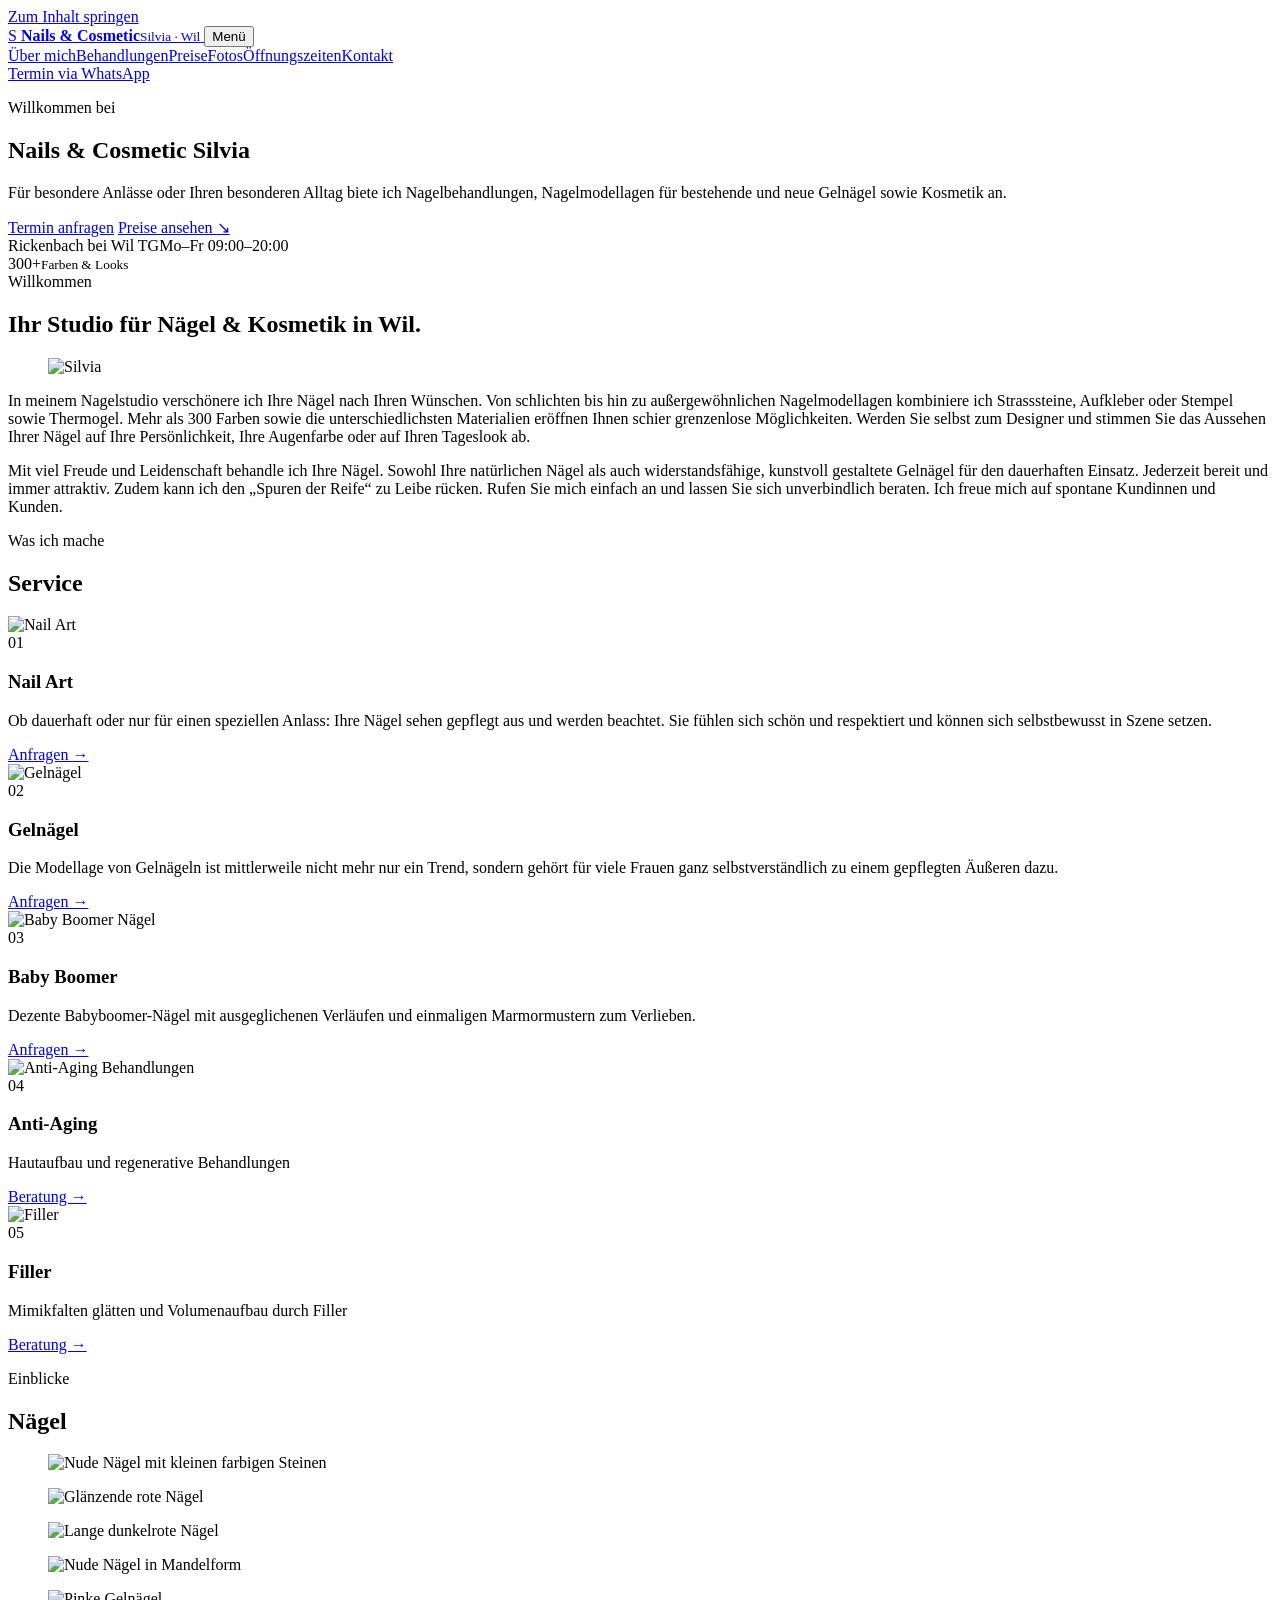
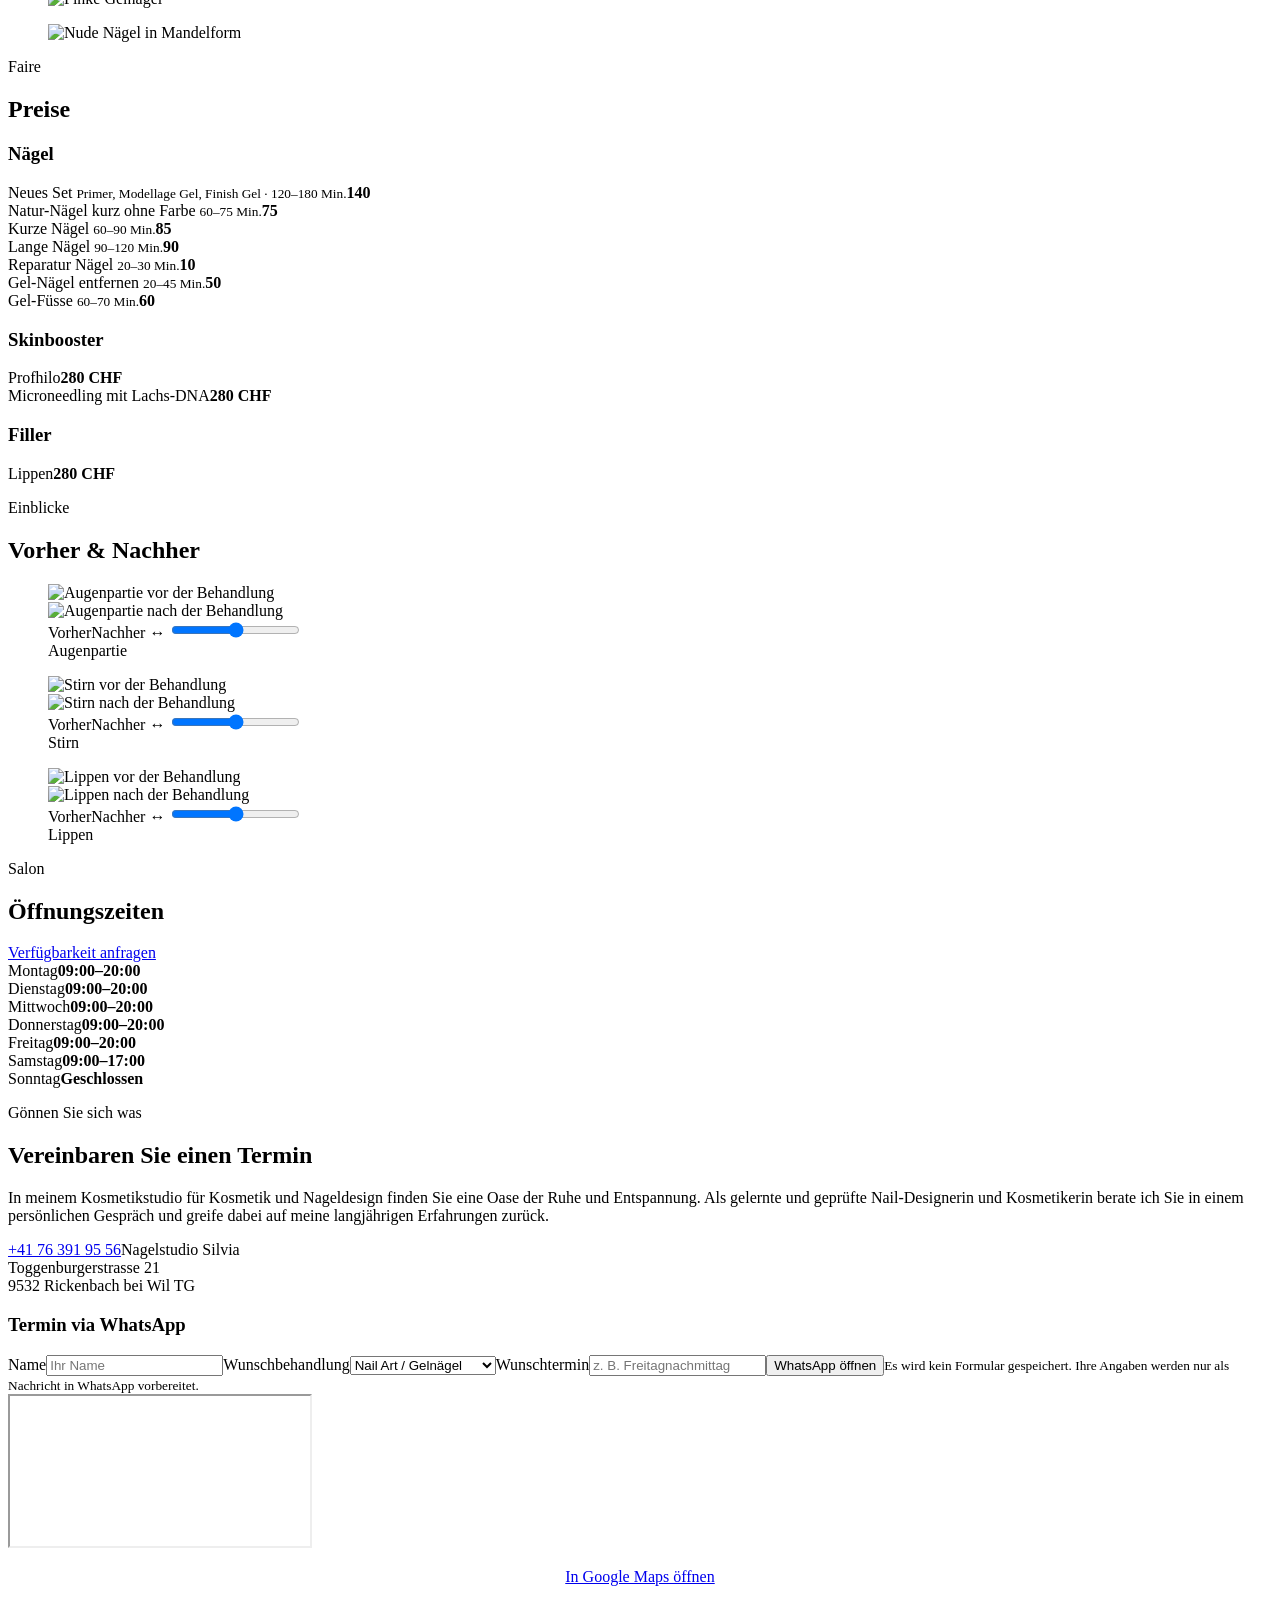
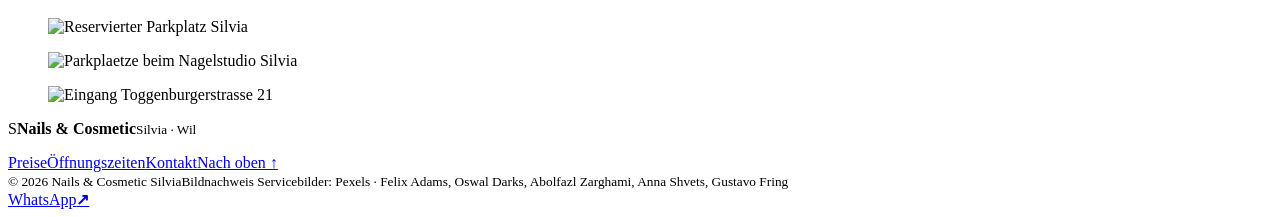
==== index.html @ eb915a06 "Add Silvia website" ====
<!doctype html>
<html lang="de">
<head>
  <meta charset="utf-8" />
  <meta name="viewport" content="width=device-width, initial-scale=1" />
  <meta name="description" content="Nails & Cosmetic Silvia in Rickenbach bei Wil – Nageldesign, Gelnägel, Baby Boomer, Anti-Aging und Filler. Termine per WhatsApp." />
  <title>Nails & Cosmetic Silvia | Nagelstudio in Wil</title>
  <link rel="preconnect" href="https://fonts.googleapis.com">
  <link rel="preconnect" href="https://fonts.gstatic.com" crossorigin>
  <link href="https://fonts.googleapis.com/css2?family=DM+Sans:wght@300;400;500;600&family=Italiana&display=swap" rel="stylesheet">
  <link rel="stylesheet" href="styles.css" />
</head>
<body>
  <a class="skip-link" href="#content">Zum Inhalt springen</a>
  <header class="site-header" id="top">
    <a class="brand" href="#top" aria-label="Nails & Cosmetic Silvia – Startseite">
      <span class="brand-mark">S</span>
      <span><strong>Nails & Cosmetic</strong><small>Silvia · Wil</small></span>
    </a>
    <button class="menu-toggle" aria-expanded="false" aria-controls="main-nav">Menü</button>
    <nav id="main-nav" class="main-nav" aria-label="Hauptnavigation">
      <a href="#about">Über mich</a><a href="#services">Behandlungen</a><a href="#prices">Preise</a><a href="#gallery">Fotos</a><a href="#hours">Öffnungszeiten</a><a href="#contact">Kontakt</a>
    </nav>
    <a class="header-cta" href="https://wa.me/41763919556?text=Hallo%20Silvia%2C%20ich%20m%C3%B6chte%20gerne%20einen%20Termin%20vereinbaren." target="_blank" rel="noopener">Termin via WhatsApp</a>
  </header>

  <main id="content">
    <section class="hero">
      <div class="hero-copy reveal">
        <p class="eyebrow">Willkommen bei</p>
        <h1>Nails &amp; Cosmetic Silvia</h1>
        <p class="hero-lead">Für besondere Anlässe oder Ihren besonderen Alltag biete ich Nagelbehandlungen, Nagelmodellagen für bestehende und neue Gelnägel sowie Kosmetik an.</p>
        <div class="hero-actions">
          <a class="btn btn-dark" href="https://wa.me/41763919556?text=Hallo%20Silvia%2C%20ich%20m%C3%B6chte%20gerne%20einen%20Termin%20vereinbaren." target="_blank" rel="noopener">Termin anfragen</a>
          <a class="text-link" href="#prices">Preise ansehen <span>↘</span></a>
        </div>
        <div class="hero-meta"><span>Rickenbach bei Wil TG</span><span>Mo–Fr 09:00–20:00</span></div>
      </div>
      <div class="hero-visual reveal">
        <div class="arch-image" role="img" aria-label="Rote Gelnägel und Lippen"></div>
        <div class="floating-note"><span>300+</span><small>Farben & Looks</small></div>
      </div>
    </section>

    <section class="intro section" id="about">
      <div class="section-kicker">Willkommen</div>
      <div class="intro-grid">
        <h2>Ihr Studio für Nägel & Kosmetik in Wil.</h2>
        <figure class="silvia-portrait"><img src="assets/silvia-portrait.webp" alt="Silvia" loading="lazy"></figure>
        <div class="intro-copy">
          <p>In meinem Nagelstudio verschönere ich Ihre Nägel nach Ihren Wünschen. Von schlichten bis hin zu außergewöhnlichen Nagelmodellagen kombiniere ich Strasssteine, Aufkleber oder Stempel sowie Thermogel. Mehr als 300 Farben sowie die unterschiedlichsten Materialien eröffnen Ihnen schier grenzenlose Möglichkeiten. Werden Sie selbst zum Designer und stimmen Sie das Aussehen Ihrer Nägel auf Ihre Persönlichkeit, Ihre Augenfarbe oder auf Ihren Tageslook ab.</p>
          <p>Mit viel Freude und Leidenschaft behandle ich Ihre Nägel. Sowohl Ihre natürlichen Nägel als auch widerstandsfähige, kunstvoll gestaltete Gelnägel für den dauerhaften Einsatz. Jederzeit bereit und immer attraktiv. Zudem kann ich den „Spuren der Reife“ zu Leibe rücken. Rufen Sie mich einfach an und lassen Sie sich unverbindlich beraten. Ich freue mich auf spontane Kundinnen und Kunden.</p>
        </div>
      </div>
    </section>

    <section class="services section muted" id="services">
      <div class="section-heading"><div><p class="eyebrow">Was ich mache</p><h2>Service</h2></div><p></p></div>
      <div class="service-grid">
        <article class="service-card">
          <div class="service-visual"><img src="https://images.pexels.com/photos/5484948/pexels-photo-5484948.png?auto=compress&cs=tinysrgb&w=900" alt="Nail Art"></div>
          <span class="index">01</span><h3>Nail Art</h3><p>Ob dauerhaft oder nur für einen speziellen Anlass: Ihre Nägel sehen gepflegt aus und werden beachtet. Sie fühlen sich schön und respektiert und können sich selbstbewusst in Szene setzen.</p><a href="https://wa.me/41763919556?text=Hallo%20Silvia%2C%20ich%20interessiere%20mich%20f%C3%BCr%20Nail%20Art." target="_blank" rel="noopener">Anfragen →</a>
        </article>
        <article class="service-card">
          <div class="service-visual"><img src="https://images.pexels.com/photos/16363470/pexels-photo-16363470.jpeg?auto=compress&cs=tinysrgb&w=900" alt="Gelnägel"></div>
          <span class="index">02</span><h3>Gelnägel</h3><p>Die Modellage von Gelnägeln ist mittlerweile nicht mehr nur ein Trend, sondern gehört für viele Frauen ganz selbstverständlich zu einem gepflegten Äußeren dazu.</p><a href="https://wa.me/41763919556?text=Hallo%20Silvia%2C%20ich%20interessiere%20mich%20f%C3%BCr%20Geln%C3%A4gel." target="_blank" rel="noopener">Anfragen →</a>
        </article>
        <article class="service-card">
          <div class="service-visual"><img src="https://images.pexels.com/photos/17471377/pexels-photo-17471377.jpeg?auto=compress&cs=tinysrgb&w=900" alt="Baby Boomer Nägel"></div>
          <span class="index">03</span><h3>Baby Boomer</h3><p>Dezente Babyboomer-Nägel mit ausgeglichenen Verläufen und einmaligen Marmormustern zum Verlieben.</p><a href="https://wa.me/41763919556?text=Hallo%20Silvia%2C%20ich%20interessiere%20mich%20f%C3%BCr%20Baby-Boomer-N%C3%A4gel." target="_blank" rel="noopener">Anfragen →</a>
        </article>
        <article class="service-card">
          <div class="service-visual"><img src="https://images.pexels.com/photos/5069609/pexels-photo-5069609.jpeg?auto=compress&cs=tinysrgb&w=900" alt="Anti-Aging Behandlungen"></div>
          <span class="index">04</span><h3>Anti-Aging</h3><p>Hautaufbau und regenerative Behandlungen</p><a href="https://wa.me/41763919556?text=Hallo%20Silvia%2C%20ich%20interessiere%20mich%20f%C3%BCr%20Anti-Aging-Behandlungen." target="_blank" rel="noopener">Beratung →</a>
        </article>
        <article class="service-card">
          <div class="service-visual"><img src="https://images.pexels.com/photos/7446679/pexels-photo-7446679.jpeg?auto=compress&cs=tinysrgb&w=900" alt="Filler"></div>
          <span class="index">05</span><h3>Filler</h3><p>Mimikfalten glätten und Volumenaufbau durch Filler</p><a href="https://wa.me/41763919556?text=Hallo%20Silvia%2C%20ich%20interessiere%20mich%20f%C3%BCr%20Filler." target="_blank" rel="noopener">Beratung →</a>
        </article>
      </div>
    </section>

    <section class="nail-gallery section" id="gallery" aria-label="Nagel Galerie">
      <div class="section-heading"><div><p class="eyebrow">Einblicke</p><h2>Nägel</h2></div></div>
      <div class="nail-gallery-grid">
        <figure class="nail-shot nail-shot-tall"><img src="assets/gallery-01.webp" alt="Nude Nägel mit kleinen farbigen Steinen" loading="lazy"></figure>
        <figure class="nail-shot"><img src="assets/gallery-02.webp" alt="Glänzende rote Nägel" loading="lazy"></figure>
        <figure class="nail-shot nail-shot-tall"><img src="assets/gallery-03.webp" alt="Lange dunkelrote Nägel" loading="lazy"></figure>
        <figure class="nail-shot"><img src="assets/gallery-04.webp" alt="Nude Nägel in Mandelform" loading="lazy"></figure>
        <figure class="nail-shot nail-shot-tall"><img src="assets/gallery-05.webp" alt="Pinke Gelnägel" loading="lazy"></figure>
        <figure class="nail-shot"><img src="assets/gallery-06.webp" alt="Nude Nägel in Mandelform" loading="lazy"></figure>
      </div>
    </section>

    <section class="prices section" id="prices">
      <div class="section-heading"><div><p class="eyebrow">Faire</p><h2>Preise</h2></div><p></p></div>
      <div class="price-columns">
        <div class="price-card"><h3>Nägel</h3><div class="price-row"><span>Neues Set <small>Primer, Modellage Gel, Finish Gel · 120–180 Min.</small></span><strong>140</strong></div><div class="price-row"><span>Natur-Nägel kurz ohne Farbe <small>60–75 Min.</small></span><strong>75</strong></div><div class="price-row"><span>Kurze Nägel <small>60–90 Min.</small></span><strong>85</strong></div><div class="price-row"><span>Lange Nägel <small>90–120 Min.</small></span><strong>90</strong></div><div class="price-row"><span>Reparatur Nägel <small>20–30 Min.</small></span><strong>10</strong></div><div class="price-row"><span>Gel-Nägel entfernen <small>20–45 Min.</small></span><strong>50</strong></div><div class="price-row"><span>Gel-Füsse <small>60–70 Min.</small></span><strong>60</strong></div></div>
        <div class="price-card"><h3>Skinbooster</h3><div class="price-row"><span>Profhilo</span><strong>280 CHF</strong></div><div class="price-row"><span>Microneedling mit Lachs-DNA</span><strong>280 CHF</strong></div></div><div class="price-card"><h3>Filler</h3><div class="price-row"><span>Lippen</span><strong>280 CHF</strong></div></div>
      </div>
    </section>

    <section class="gallery section muted" id="before-after">
      <div class="section-heading"><div><p class="eyebrow">Einblicke</p><h2>Vorher & Nachher</h2></div></div>
      <div class="compare-grid">
        <figure class="compare-card">
          <div class="compare-slider" style="--position:50%">
            <img class="compare-image compare-before" src="https://www.nagelstudioinwil.ch/wp-content/uploads/2019/11/eyes_vor.jpg" alt="Augenpartie vor der Behandlung" loading="lazy">
            <div class="compare-after-wrap"><img class="compare-image compare-after" src="https://www.nagelstudioinwil.ch/wp-content/uploads/2019/11/eyes_nach.jpg" alt="Augenpartie nach der Behandlung" loading="lazy"></div>
            <span class="compare-label before-label">Vorher</span><span class="compare-label after-label">Nachher</span>
            <span class="compare-line" aria-hidden="true"></span><span class="compare-handle" aria-hidden="true">↔</span>
            <input class="compare-range" type="range" min="0" max="100" value="50" aria-label="Vorher-Nachher-Vergleich Augen">
          </div>
          <figcaption>Augenpartie</figcaption>
        </figure>
        <figure class="compare-card">
          <div class="compare-slider" style="--position:50%">
            <img class="compare-image compare-before" src="https://www.nagelstudioinwil.ch/wp-content/uploads/2019/11/stirn_vor.jpg" alt="Stirn vor der Behandlung" loading="lazy">
            <div class="compare-after-wrap"><img class="compare-image compare-after" src="https://www.nagelstudioinwil.ch/wp-content/uploads/2019/11/stirn_nach.jpg" alt="Stirn nach der Behandlung" loading="lazy"></div>
            <span class="compare-label before-label">Vorher</span><span class="compare-label after-label">Nachher</span>
            <span class="compare-line" aria-hidden="true"></span><span class="compare-handle" aria-hidden="true">↔</span>
            <input class="compare-range" type="range" min="0" max="100" value="50" aria-label="Vorher-Nachher-Vergleich Stirn">
          </div>
          <figcaption>Stirn</figcaption>
        </figure>
        <figure class="compare-card">
          <div class="compare-slider" style="--position:50%">
            <img class="compare-image compare-before" src="https://www.nagelstudioinwil.ch/wp-content/uploads/2019/11/lips_vor.jpg" alt="Lippen vor der Behandlung" loading="lazy">
            <div class="compare-after-wrap"><img class="compare-image compare-after" src="https://www.nagelstudioinwil.ch/wp-content/uploads/2019/11/lips_nach.jpg" alt="Lippen nach der Behandlung" loading="lazy"></div>
            <span class="compare-label before-label">Vorher</span><span class="compare-label after-label">Nachher</span>
            <span class="compare-line" aria-hidden="true"></span><span class="compare-handle" aria-hidden="true">↔</span>
            <input class="compare-range" type="range" min="0" max="100" value="50" aria-label="Vorher-Nachher-Vergleich Lippen">
          </div>
          <figcaption>Lippen</figcaption>
        </figure>
      </div>
    </section>

    <section class="hours section" id="hours">
      <div class="hours-panel">
        <div><p class="eyebrow">Salon</p><h2>Öffnungszeiten</h2><p></p><a class="btn btn-dark" href="https://wa.me/41763919556?text=Hallo%20Silvia%2C%20haben%20Sie%20kurzfristig%20einen%20Termin%20frei%3F" target="_blank" rel="noopener">Verfügbarkeit anfragen</a></div>
        <div class="hours-list"><div><span>Montag</span><strong>09:00–20:00</strong></div><div><span>Dienstag</span><strong>09:00–20:00</strong></div><div><span>Mittwoch</span><strong>09:00–20:00</strong></div><div><span>Donnerstag</span><strong>09:00–20:00</strong></div><div><span>Freitag</span><strong>09:00–20:00</strong></div><div><span>Samstag</span><strong>09:00–17:00</strong></div><div><span>Sonntag</span><strong>Geschlossen</strong></div></div>
      </div>
    </section>

    <section class="contact section" id="contact">
      <div class="contact-copy"><p class="eyebrow">Gönnen Sie sich was</p><h2>Vereinbaren Sie einen Termin</h2><p>In meinem Kosmetikstudio für Kosmetik und Nageldesign finden Sie eine Oase der Ruhe und Entspannung. Als gelernte und geprüfte Nail-Designerin und Kosmetikerin berate ich Sie in einem persönlichen Gespräch und greife dabei auf meine langjährigen Erfahrungen zurück.</p><div class="contact-details"><a href="tel:+41763919556">+41 76 391 95 56</a><span>Nagelstudio Silvia<br>Toggenburgerstrasse 21<br>9532 Rickenbach bei Wil TG</span></div></div>
      <form class="whatsapp-form" id="whatsapp-form"><h3>Termin via WhatsApp</h3><label>Name<input required name="name" placeholder="Ihr Name"></label><label>Wunschbehandlung<select name="service"><option>Nail Art / Gelnägel</option><option>Baby Boomer</option><option>Anti-Aging</option><option>Filler</option><option>Beratung / Sonstiges</option></select></label><label>Wunschtermin<input name="date" type="text" placeholder="z. B. Freitagnachmittag"></label><button class="btn btn-dark" type="submit">WhatsApp öffnen</button><small>Es wird kein Formular gespeichert. Ihre Angaben werden nur als Nachricht in WhatsApp vorbereitet.</small></form>
    </section>

    <section class="map-wrap" aria-label="Standort"><iframe title="Nagelstudio Silvia auf Google Maps" loading="lazy" referrerpolicy="no-referrer-when-downgrade" src="https://maps.google.com/maps?q=Toggenburgerstrasse%2021%2C%209532%20Rickenbach%20bei%20Wil%20TG%2C%20Schweiz&z=16&output=embed"></iframe><div style="padding:1rem 7vw;text-align:center"><a class="btn btn-dark" href="https://www.google.com/maps/search/?api=1&query=Toggenburgerstrasse%2021%2C%209532%20Rickenbach%20TG%2C%20Schweiz" target="_blank" rel="noopener noreferrer">In Google Maps öffnen</a></div></section>

    <section class="parking-gallery section" aria-label="Parkplatz und Eingang">
      <div class="parking-grid">
        <figure><img src="assets/parking-01.webp" alt="Reservierter Parkplatz Silvia" loading="lazy"></figure>
        <figure><img src="assets/parking-02.webp" alt="Parkplaetze beim Nagelstudio Silvia" loading="lazy"></figure>
        <figure><img src="assets/parking-03.webp" alt="Eingang Toggenburgerstrasse 21" loading="lazy"></figure>
      </div>
    </section>
  </main>

  <footer><div class="brand footer-brand"><span class="brand-mark">S</span><span><strong>Nails & Cosmetic</strong><small>Silvia · Wil</small></span></div><p></p><div class="footer-links"><a href="#prices">Preise</a><a href="#hours">Öffnungszeiten</a><a href="#contact">Kontakt</a><a href="#top">Nach oben ↑</a></div><div class="footer-legal"><small>© 2026 Nails & Cosmetic Silvia</small><small>Bildnachweis Servicebilder: Pexels · Felix Adams, Oswal Darks, Abolfazl Zarghami, Anna Shvets, Gustavo Fring</small></div></footer>
  <a class="whatsapp-float" href="https://wa.me/41763919556?text=Hallo%20Silvia%2C%20ich%20m%C3%B6chte%20gerne%20einen%20Termin%20vereinbaren." target="_blank" rel="noopener" aria-label="Termin über WhatsApp anfragen"><span>WhatsApp</span><b>↗</b></a>
  <script src="script.js"></script>
</body>
</html>
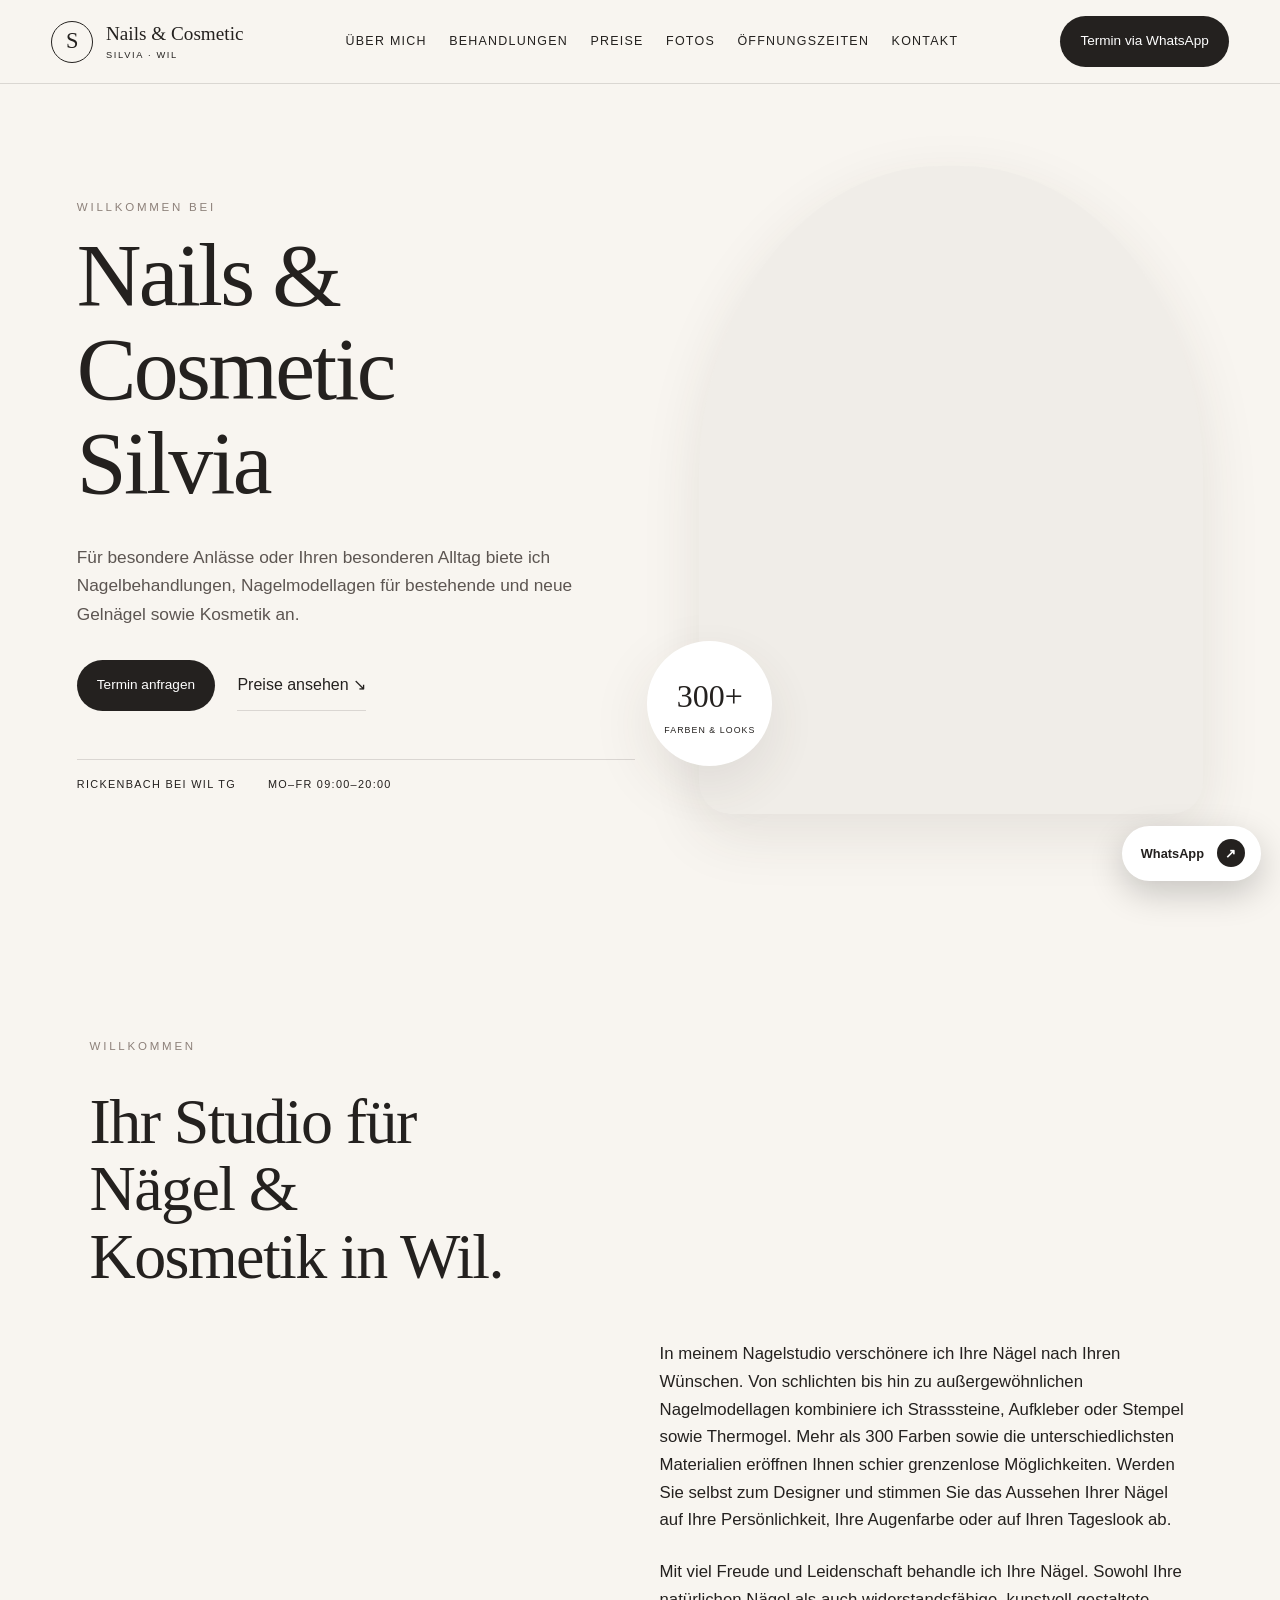
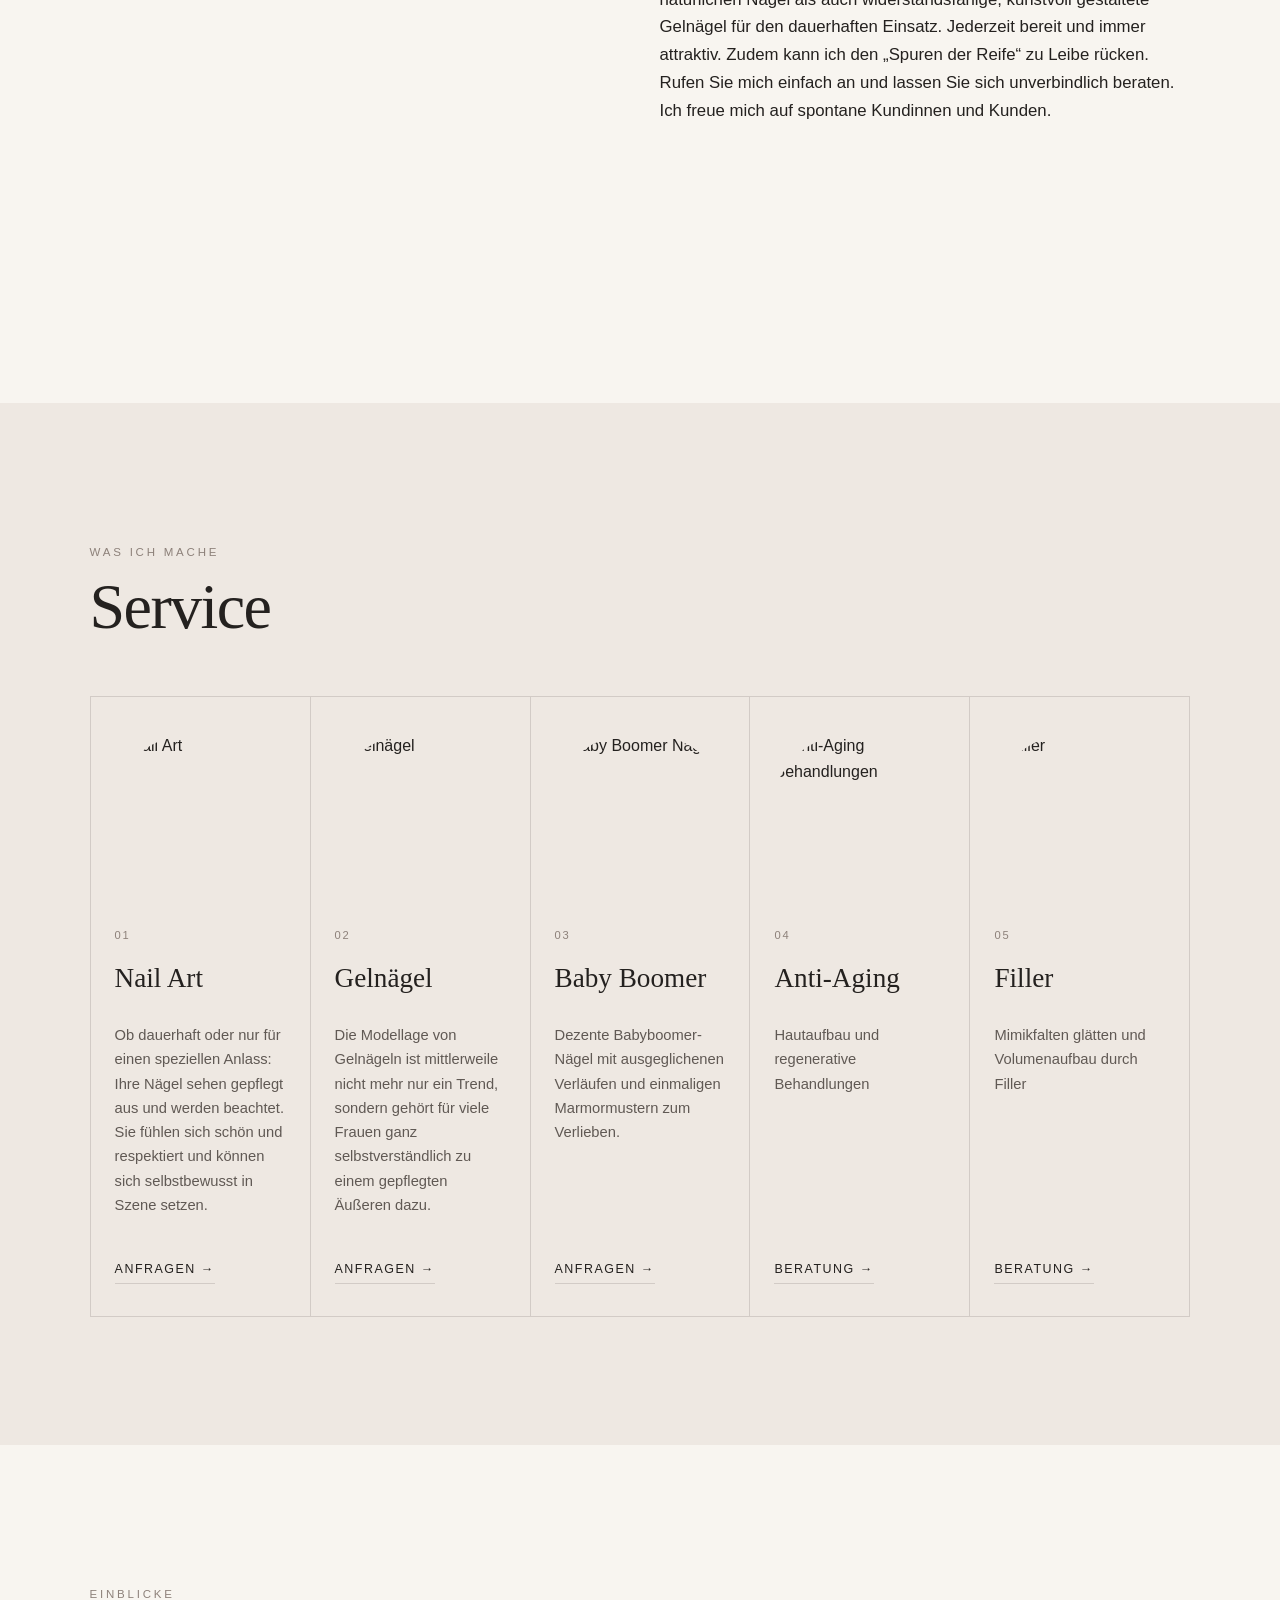
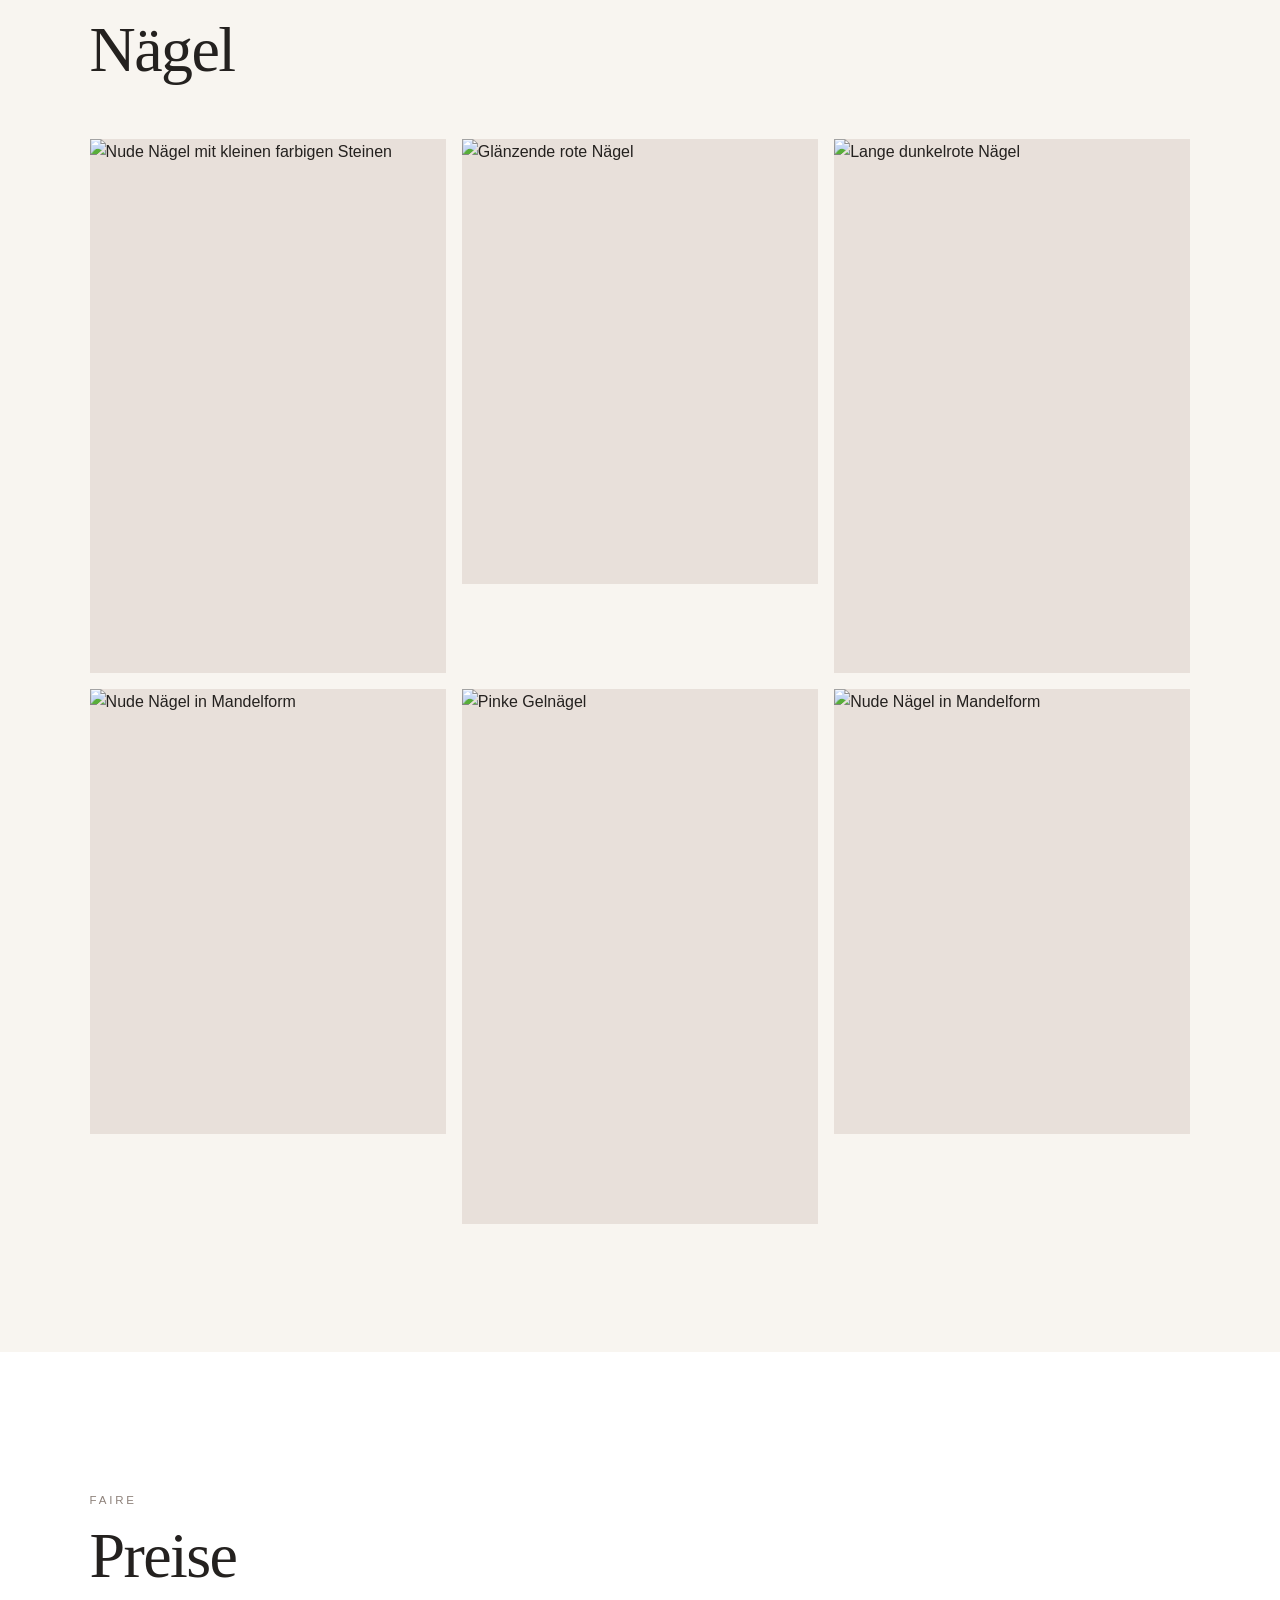
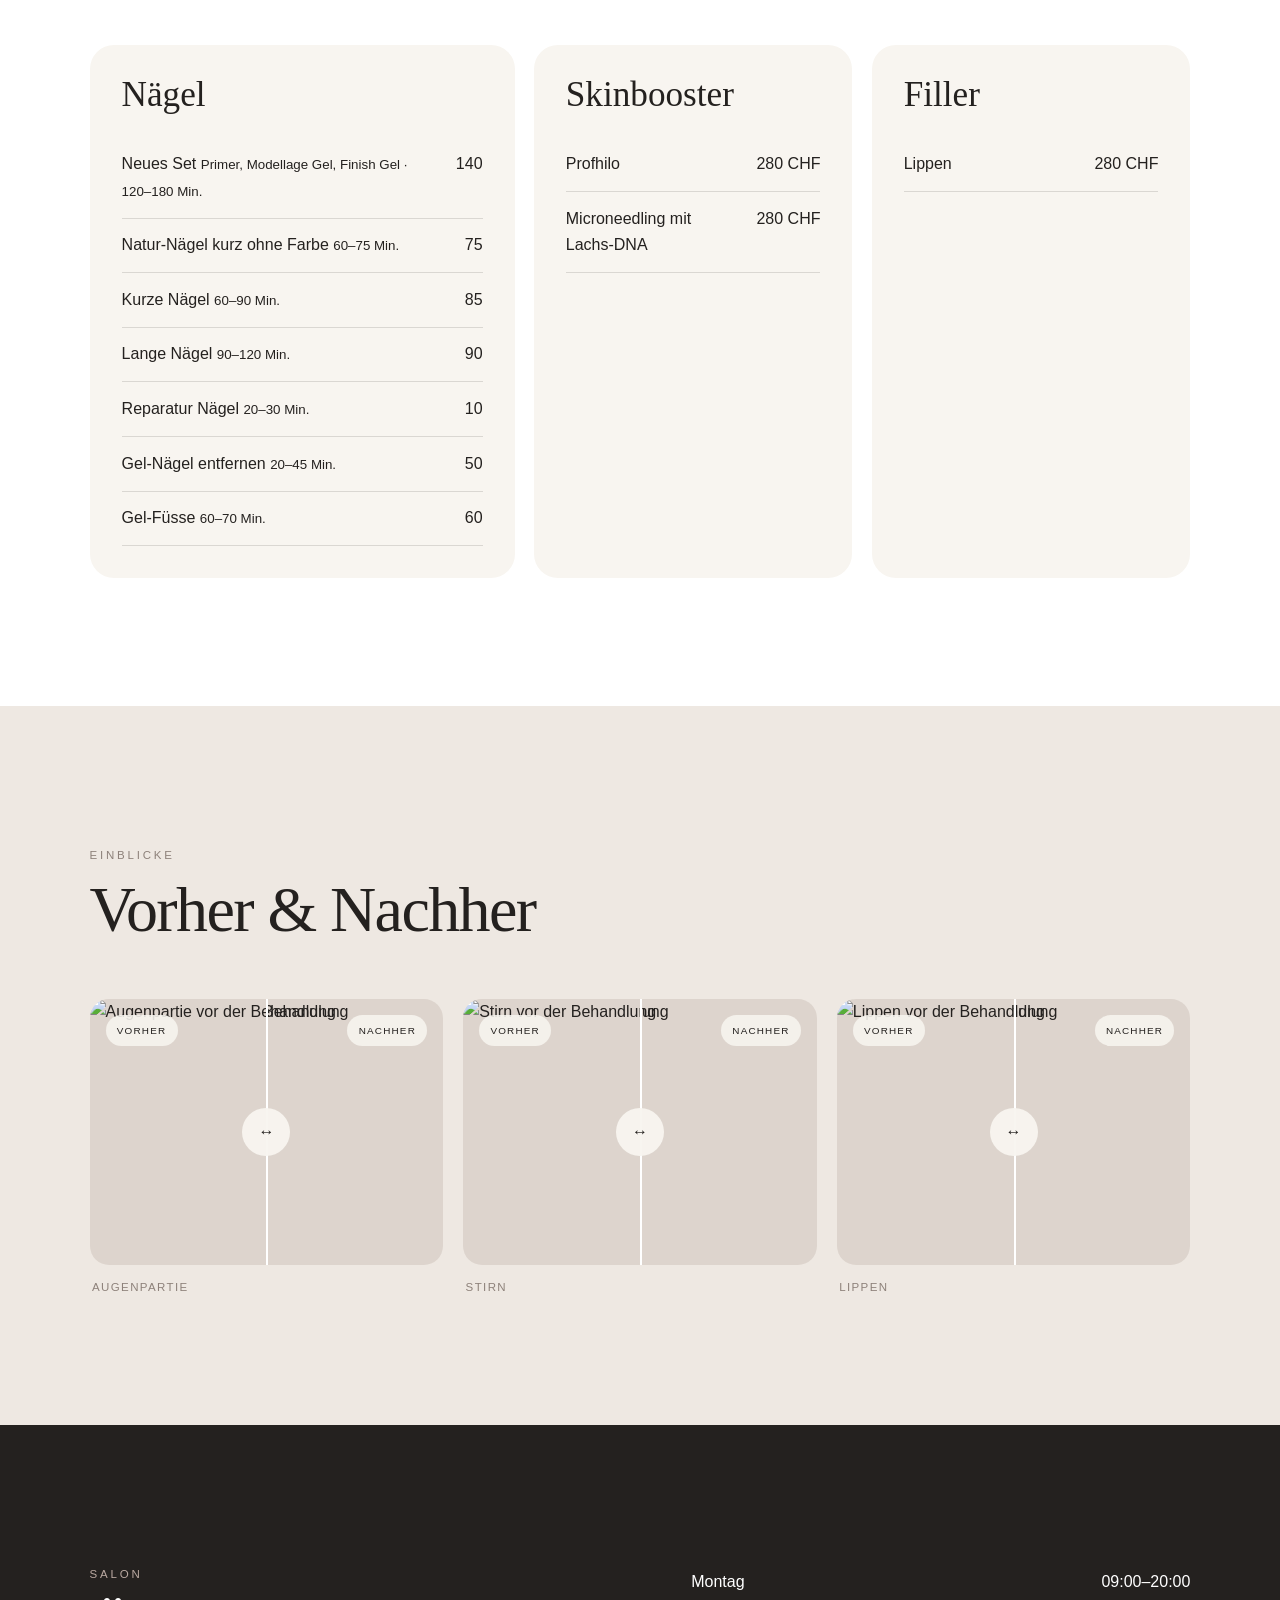
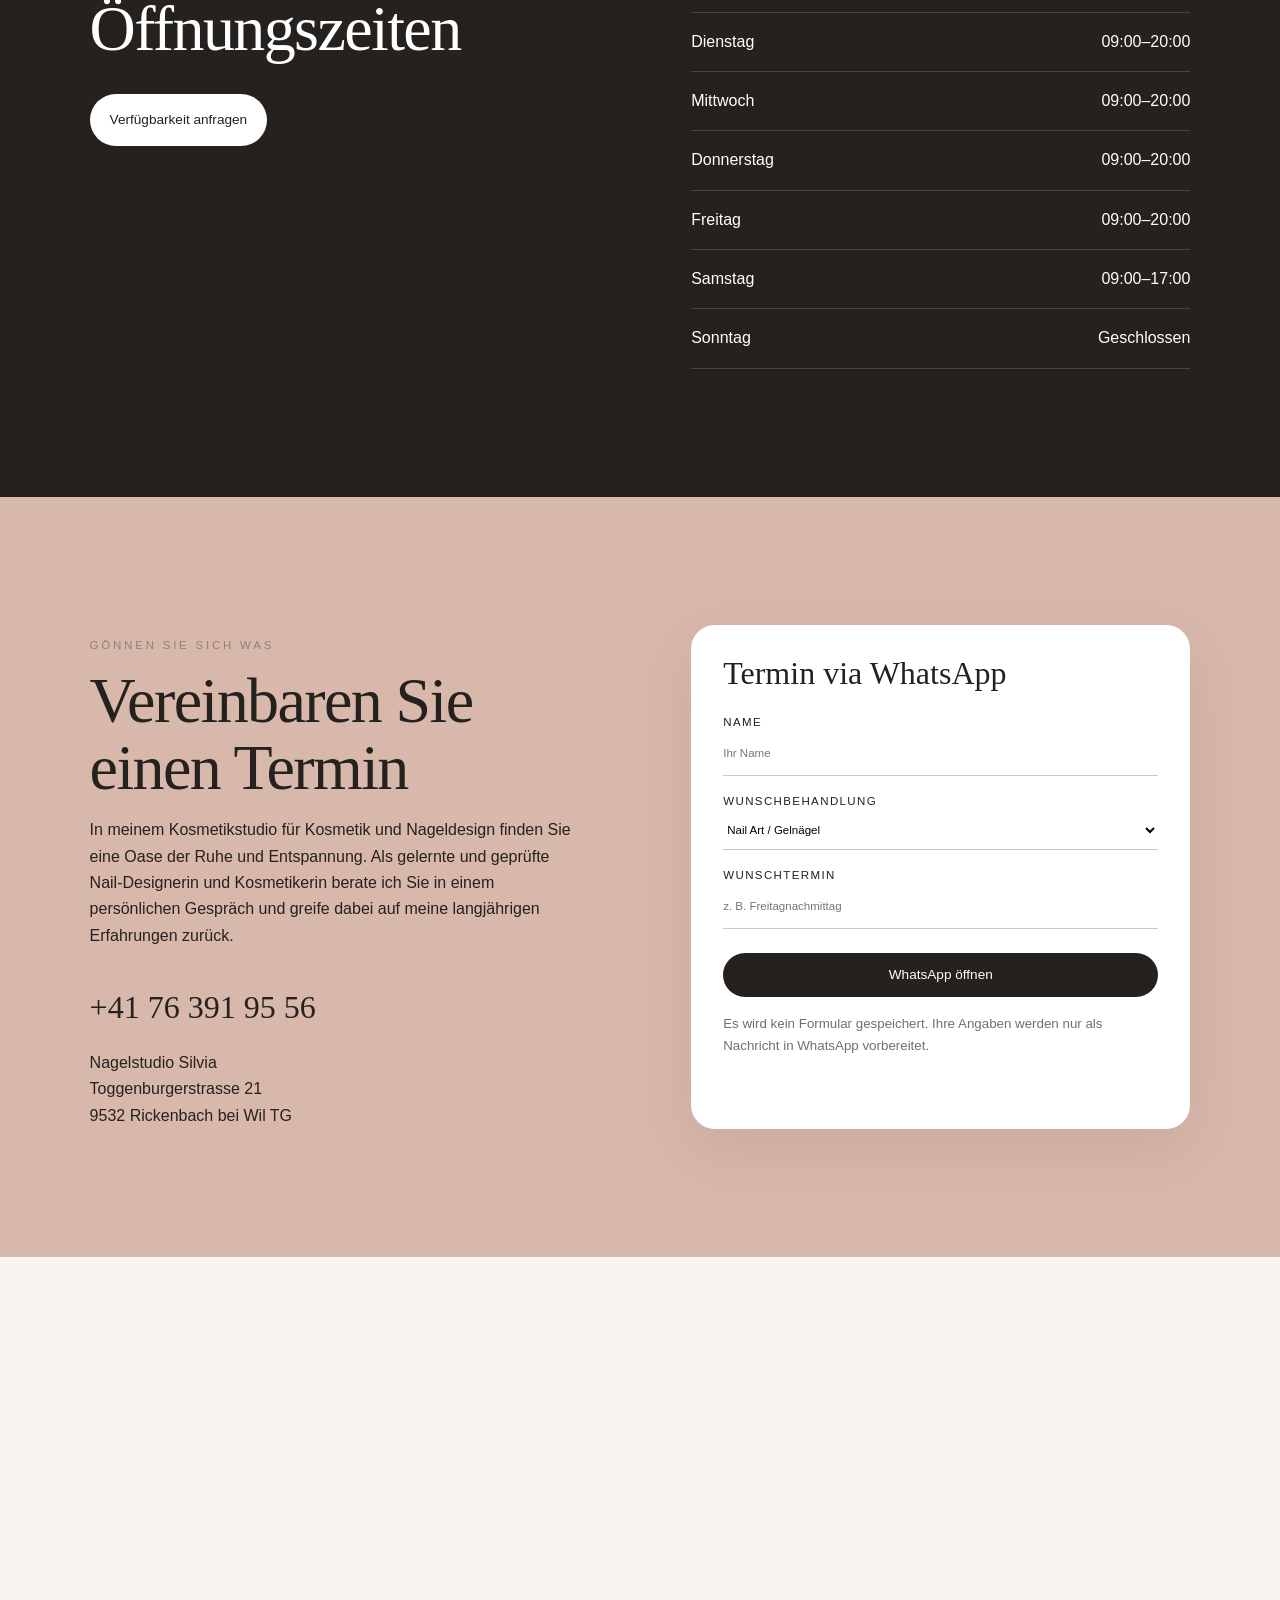
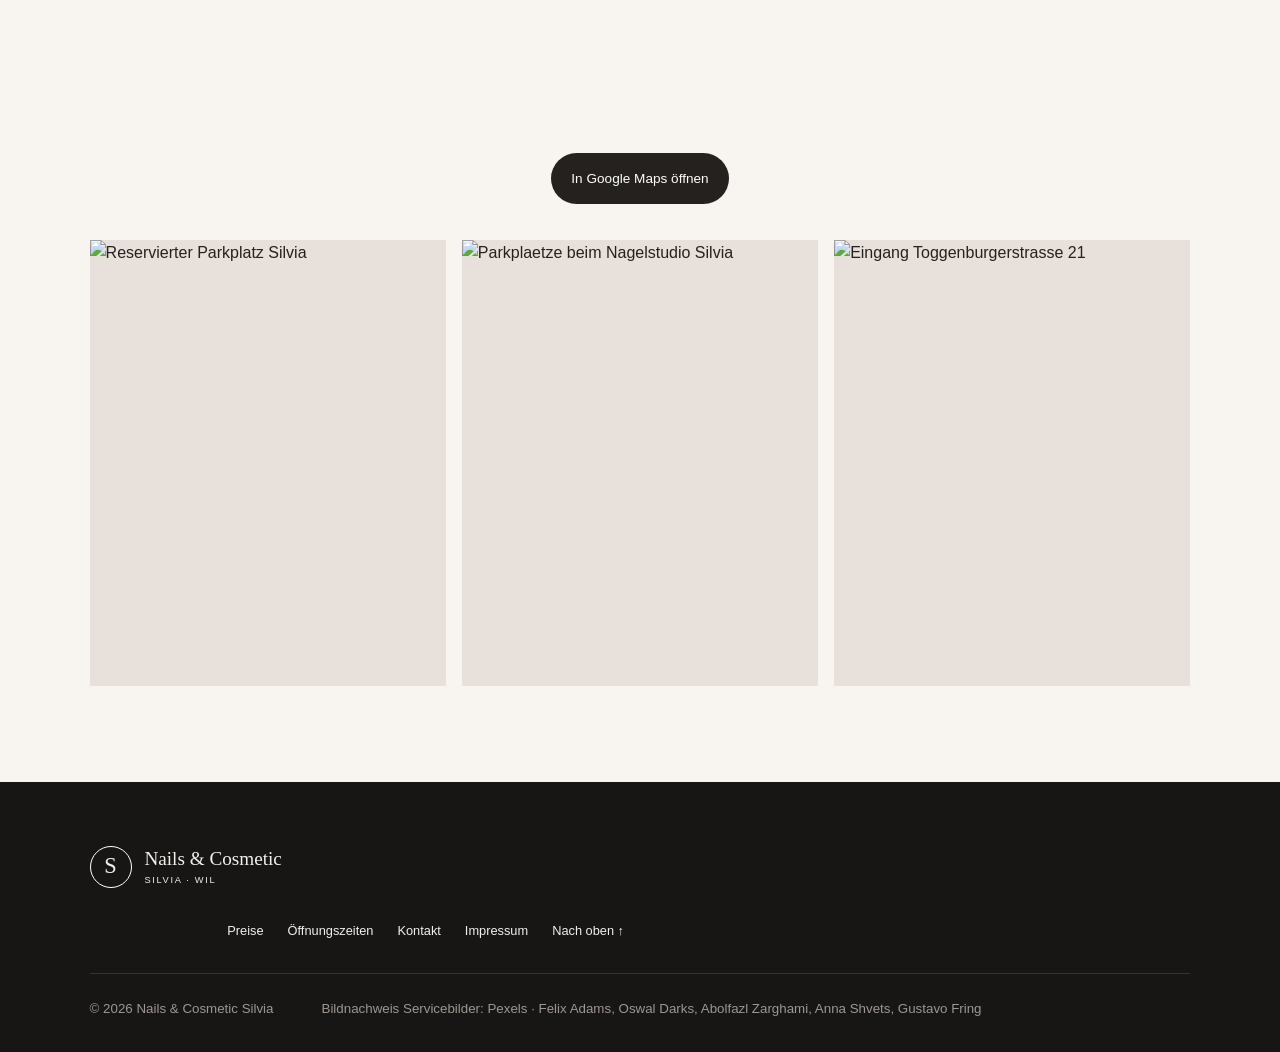
==== commit a38fc159: "Link Impressum in footer" ====
--- a/index.html
+++ b/index.html
@@ -159,7 +159,7 @@
     </section>
   </main>
 
-  <footer><div class="brand footer-brand"><span class="brand-mark">S</span><span><strong>Nails & Cosmetic</strong><small>Silvia · Wil</small></span></div><p></p><div class="footer-links"><a href="#prices">Preise</a><a href="#hours">Öffnungszeiten</a><a href="#contact">Kontakt</a><a href="#top">Nach oben ↑</a></div><div class="footer-legal"><small>© 2026 Nails & Cosmetic Silvia</small><small>Bildnachweis Servicebilder: Pexels · Felix Adams, Oswal Darks, Abolfazl Zarghami, Anna Shvets, Gustavo Fring</small></div></footer>
+  <footer><div class="brand footer-brand"><span class="brand-mark">S</span><span><strong>Nails & Cosmetic</strong><small>Silvia · Wil</small></span></div><p></p><div class="footer-links"><a href="#prices">Preise</a><a href="#hours">Öffnungszeiten</a><a href="#contact">Kontakt</a><a href="impressum.html">Impressum</a><a href="#top">Nach oben ↑</a></div><div class="footer-legal"><small>© 2026 Nails & Cosmetic Silvia</small><small>Bildnachweis Servicebilder: Pexels · Felix Adams, Oswal Darks, Abolfazl Zarghami, Anna Shvets, Gustavo Fring</small></div></footer>
   <a class="whatsapp-float" href="https://wa.me/41763919556?text=Hallo%20Silvia%2C%20ich%20m%C3%B6chte%20gerne%20einen%20Termin%20vereinbaren." target="_blank" rel="noopener" aria-label="Termin über WhatsApp anfragen"><span>WhatsApp</span><b>↗</b></a>
   <script src="script.js"></script>
 </body>
--- a/styles.css
+++ b/styles.css
@@ -0,0 +1,4 @@
+:root{--ink:#24211f;--paper:#f8f5f0;--white:#fff;--rose:#d9b8ac;--rose-deep:#b88f82;--taupe:#8d817a;--line:rgba(36,33,31,.14);--shadow:0 20px 60px rgba(63,45,38,.10)}
+*{box-sizing:border-box}html{scroll-behavior:smooth}body{margin:0;background:var(--paper);color:var(--ink);font-family:"DM Sans",sans-serif;font-weight:300;line-height:1.65}a{color:inherit;text-decoration:none}img{display:block;width:100%}.skip-link{position:fixed;left:1rem;top:-5rem;background:var(--ink);color:#fff;padding:.75rem 1rem;z-index:999}.skip-link:focus{top:1rem}.site-header{position:sticky;top:0;z-index:50;display:grid;grid-template-columns:auto 1fr auto;align-items:center;gap:2rem;padding:1rem 4vw;background:rgba(248,245,240,.9);backdrop-filter:blur(18px);border-bottom:1px solid var(--line)}.brand{display:flex;align-items:center;gap:.8rem}.brand-mark{width:42px;height:42px;border:1px solid var(--ink);border-radius:50%;display:grid;place-items:center;font-family:Italiana,serif;font-size:1.4rem}.brand strong,.brand small{display:block;line-height:1.1}.brand strong{font-family:Italiana,serif;font-size:1.2rem;font-weight:400}.brand small{text-transform:uppercase;letter-spacing:.18em;font-size:.58rem;margin-top:.35rem}.main-nav{display:flex;justify-content:center;gap:1.4rem;font-size:.78rem;text-transform:uppercase;letter-spacing:.1em}.main-nav a{position:relative}.main-nav a:after{content:"";position:absolute;left:0;bottom:-.35rem;width:0;height:1px;background:var(--ink);transition:.25s}.main-nav a:hover:after{width:100%}.header-cta,.btn{display:inline-flex;align-items:center;justify-content:center;border-radius:999px;padding:.9rem 1.25rem;font-weight:500;font-size:.85rem;transition:.2s}.header-cta{background:var(--ink);color:#fff}.menu-toggle{display:none}.hero{min-height:calc(100vh - 75px);display:grid;grid-template-columns:1.05fr .95fr;align-items:center;gap:5vw;padding:5vw 6vw 6vw}.eyebrow,.section-kicker{text-transform:uppercase;letter-spacing:.24em;font-size:.72rem;font-weight:500;color:var(--taupe)}h1,h2,h3{font-family:Italiana,serif;font-weight:400;line-height:1.05;margin:0}h1{font-size:clamp(3.4rem,7vw,7.5rem);max-width:9ch;letter-spacing:-.03em}.hero-lead{max-width:58ch;font-size:1.08rem;margin:2rem 0;color:#5c5551}.hero-actions{display:flex;align-items:center;gap:1.4rem}.btn-dark{background:var(--ink);color:#fff}.btn-dark:hover,.header-cta:hover{transform:translateY(-2px);box-shadow:0 8px 20px rgba(36,33,31,.15)}.text-link{border-bottom:1px solid var(--line);padding:.75rem 0}.hero-meta{margin-top:3rem;padding-top:1rem;border-top:1px solid var(--line);display:flex;gap:2rem;text-transform:uppercase;letter-spacing:.12em;font-size:.68rem}.hero-visual{position:relative;width:100%;max-width:620px;justify-self:end}.arch-image{height:min(72vh,760px);min-height:520px;border-radius:48% 48% 2rem 2rem;background:linear-gradient(rgba(0,0,0,.03),rgba(0,0,0,.03)),url("assets/hero-handlippen.webp") center/cover;box-shadow:var(--shadow)}.floating-note{position:absolute;left:-3.2rem;bottom:3rem;background:var(--white);border-radius:50%;width:125px;height:125px;display:grid;place-content:center;text-align:center;box-shadow:var(--shadow)}.floating-note span{font-family:Italiana,serif;font-size:2rem}.floating-note small{text-transform:uppercase;letter-spacing:.12em;font-size:.55rem}.section{padding:8rem 7vw}.intro-grid{display:grid;grid-template-columns:minmax(0,.95fr) minmax(0,1.05fr);column-gap:7vw;row-gap:3rem;margin-top:2rem;align-items:start}.intro-grid h2{grid-column:1 / -1;grid-row:1;max-width:13ch}.silvia-portrait{grid-column:1;grid-row:2}.intro-copy{grid-column:2;grid-row:2;padding-top:.15rem}.intro h2,.section-heading h2,.hours h2,.contact h2{font-size:clamp(2.8rem,5vw,5.4rem);letter-spacing:-.025em}.intro-copy{font-size:1.05rem;max-width:65ch}.silvia-portrait{margin:0;overflow:hidden;border-radius:48% 48% 1.2rem 1.2rem;width:min(100%,430px);justify-self:start}.silvia-portrait img{width:100%;aspect-ratio:4/5;object-fit:cover;object-position:center 18%;filter:saturate(.9)}.intro-copy p{margin-top:0;margin-bottom:1.5rem}.muted{background:#eee8e2}.section-heading{display:flex;align-items:end;justify-content:space-between;gap:2rem;margin-bottom:3.5rem}.service-grid{display:grid;grid-template-columns:repeat(5,1fr);border-top:1px solid var(--line);border-left:1px solid var(--line)}.service-card{min-height:620px;padding:2.2rem 1.5rem 2rem;border-right:1px solid var(--line);border-bottom:1px solid var(--line);display:flex;flex-direction:column}.service-visual{position:relative;margin:0 0 2.8rem}.service-visual img{width:100%;aspect-ratio:1.15/1;object-fit:cover;border-radius:48% 48% 0 0;filter:saturate(.82)}.service-card .index{font-size:.7rem;letter-spacing:.16em;color:var(--taupe)}.service-card h3{font-size:clamp(1.7rem,2vw,2.25rem);margin:1.2rem 0 1rem;white-space:nowrap}.service-card p{font-size:.92rem;color:#605954}.service-card a{margin-top:auto;width:max-content;padding-bottom:.25rem;border-bottom:1px solid var(--line);font-size:.78rem;text-transform:uppercase;letter-spacing:.12em;font-weight:500}.nail-gallery-grid{display:grid;grid-template-columns:repeat(3,minmax(0,1fr));gap:1rem;align-items:start}.nail-shot{margin:0;overflow:hidden;background:#e8e0da;aspect-ratio:4/5}.nail-shot-tall{aspect-ratio:4/6}.nail-shot img{width:100%;height:100%;object-fit:cover}.prices{background:var(--white)}.price-columns{display:grid;grid-template-columns:1.2fr .9fr .9fr;gap:1.2rem}.price-card{background:var(--paper);padding:2rem;border-radius:1.5rem}.price-card h3{font-size:2.2rem;margin-bottom:1.5rem}.price-row{display:flex;justify-content:space-between;gap:1rem;padding:.85rem 0;border-bottom:1px solid var(--line)}.price-row strong{font-weight:500;white-space:nowrap}.compare-grid{display:grid;grid-template-columns:repeat(3,minmax(0,1fr));gap:1.25rem}.compare-card{margin:0;min-width:0}.compare-slider{--position:50%;position:relative;overflow:hidden;aspect-ratio:4/3;background:#ddd4cd;border-radius:1.2rem;isolation:isolate;touch-action:pan-y}.compare-image{position:absolute;inset:0;width:100%;height:100%;object-fit:cover;user-select:none;pointer-events:none}.compare-before{z-index:1}.compare-after-wrap{position:absolute;inset:0;z-index:2;clip-path:inset(0 0 0 var(--position));overflow:hidden}.compare-after{position:absolute;inset:0;width:100%;height:100%;object-fit:cover}.compare-line{position:absolute;z-index:4;top:0;bottom:0;left:var(--position);width:2px;background:#fff}.compare-handle{position:absolute;z-index:5;left:var(--position);top:50%;transform:translate(-50%,-50%);width:48px;height:48px;border-radius:50%;display:grid;place-items:center;background:rgba(248,245,240,.96)}.compare-label{position:absolute;z-index:4;top:1rem;padding:.45rem .7rem;border-radius:999px;background:rgba(248,245,240,.88);font-size:.62rem;text-transform:uppercase;letter-spacing:.12em}.before-label{left:1rem}.after-label{right:1rem}.compare-range{position:absolute;z-index:6;inset:0;width:100%;height:100%;margin:0;opacity:0;cursor:ew-resize}.compare-card figcaption{padding:.85rem .15rem 0;font-size:.72rem;text-transform:uppercase;letter-spacing:.12em;color:var(--taupe)}.hours{background:var(--ink);color:#fff}.hours-panel{display:grid;grid-template-columns:1fr 1fr;gap:8vw;align-items:start}.hours .eyebrow{color:#baa9a1}.hours .btn-dark{background:#fff;color:var(--ink);margin-top:1rem}.hours-list>div{display:flex;justify-content:space-between;padding:1rem 0;border-bottom:1px solid rgba(255,255,255,.16)}.hours-list strong{font-weight:400}.contact{display:grid;grid-template-columns:1fr 1fr;gap:8vw;background:var(--rose)}.contact-copy>p{max-width:55ch}.contact-details{display:grid;gap:1rem;margin-top:2rem}.contact-details>a{font-family:Italiana,serif;font-size:2rem}.whatsapp-form{background:#fff;padding:2rem;border-radius:1.5rem;box-shadow:var(--shadow)}.whatsapp-form h3{font-size:2rem;margin-bottom:1.4rem}.whatsapp-form label{display:block;font-size:.72rem;text-transform:uppercase;letter-spacing:.12em;margin-top:1rem}.whatsapp-form input,.whatsapp-form select{width:100%;border:0;border-bottom:1px solid #cfc7c1;background:transparent;padding:.75rem 0;font:inherit;outline:none}.whatsapp-form .btn{width:100%;border:0;margin-top:1.5rem;cursor:pointer}.whatsapp-form small{display:block;color:#766e69;margin-top:1rem}.map-wrap iframe{display:block;width:100%;height:480px;border:0;filter:grayscale(.65) contrast(.9)}.parking-gallery{padding-top:1.25rem;padding-bottom:6rem}.parking-grid{display:grid;grid-template-columns:repeat(3,minmax(0,1fr));gap:1rem}.parking-grid figure{margin:0;overflow:hidden;background:#e8e0da;aspect-ratio:4/5}.parking-grid img{width:100%;height:100%;object-fit:cover}footer{padding:4rem 7vw 2rem;background:#181615;color:#f3efeb;display:grid;grid-template-columns:1fr 1fr;gap:2rem;align-items:end}.footer-brand .brand-mark{border-color:#fff}.footer-links{display:flex;gap:1.5rem;justify-content:flex-end;font-size:.8rem}.footer-legal{grid-column:1/-1;border-top:1px solid rgba(255,255,255,.12);padding-top:1.5rem;color:#9d9691;display:flex;flex-wrap:wrap;gap:.75rem 3rem}.footer-legal small{display:block}.whatsapp-float{position:fixed;right:1.2rem;bottom:1.2rem;z-index:40;background:#fff;color:var(--ink);padding:.85rem 1rem .85rem 1.15rem;border-radius:999px;box-shadow:0 12px 35px rgba(0,0,0,.2);display:flex;align-items:center;gap:.8rem;font-size:.8rem;font-weight:600}.whatsapp-float b{width:28px;height:28px;border-radius:50%;display:grid;place-items:center;background:var(--ink);color:#fff}.reveal{animation:fadeup .8s ease both}@keyframes fadeup{from{opacity:0;transform:translateY(16px)}to{opacity:1;transform:none}}
+@media(max-width:1100px){.site-header{grid-template-columns:auto auto 1fr}.main-nav{display:none;position:absolute;top:74px;left:0;right:0;background:var(--paper);padding:1rem 4vw 2rem;flex-direction:column}.main-nav.open{display:flex}.menu-toggle{display:block}.service-grid{grid-template-columns:repeat(2,1fr)}.price-columns{grid-template-columns:1fr 1fr}}
+@media(max-width:760px){.intro-grid,.hours-panel,.contact{grid-template-columns:1fr}.intro-grid h2,.silvia-portrait,.intro-copy{grid-column:1;grid-row:auto}.site-header{grid-template-columns:1fr auto}.header-cta{display:none}.hero{grid-template-columns:1fr;padding:4rem 6vw}.hero-copy{order:2}.hero-visual{order:1}.arch-image{height:56vh;min-height:420px}.section{padding:5rem 6vw}.service-grid,.price-columns{grid-template-columns:1fr}.nail-gallery-grid{grid-template-columns:1fr 1fr}.compare-grid{grid-template-columns:1fr}.parking-grid{grid-template-columns:1fr}footer{grid-template-columns:1fr}.footer-links{justify-content:flex-start;flex-wrap:wrap}.whatsapp-float span{display:none}}
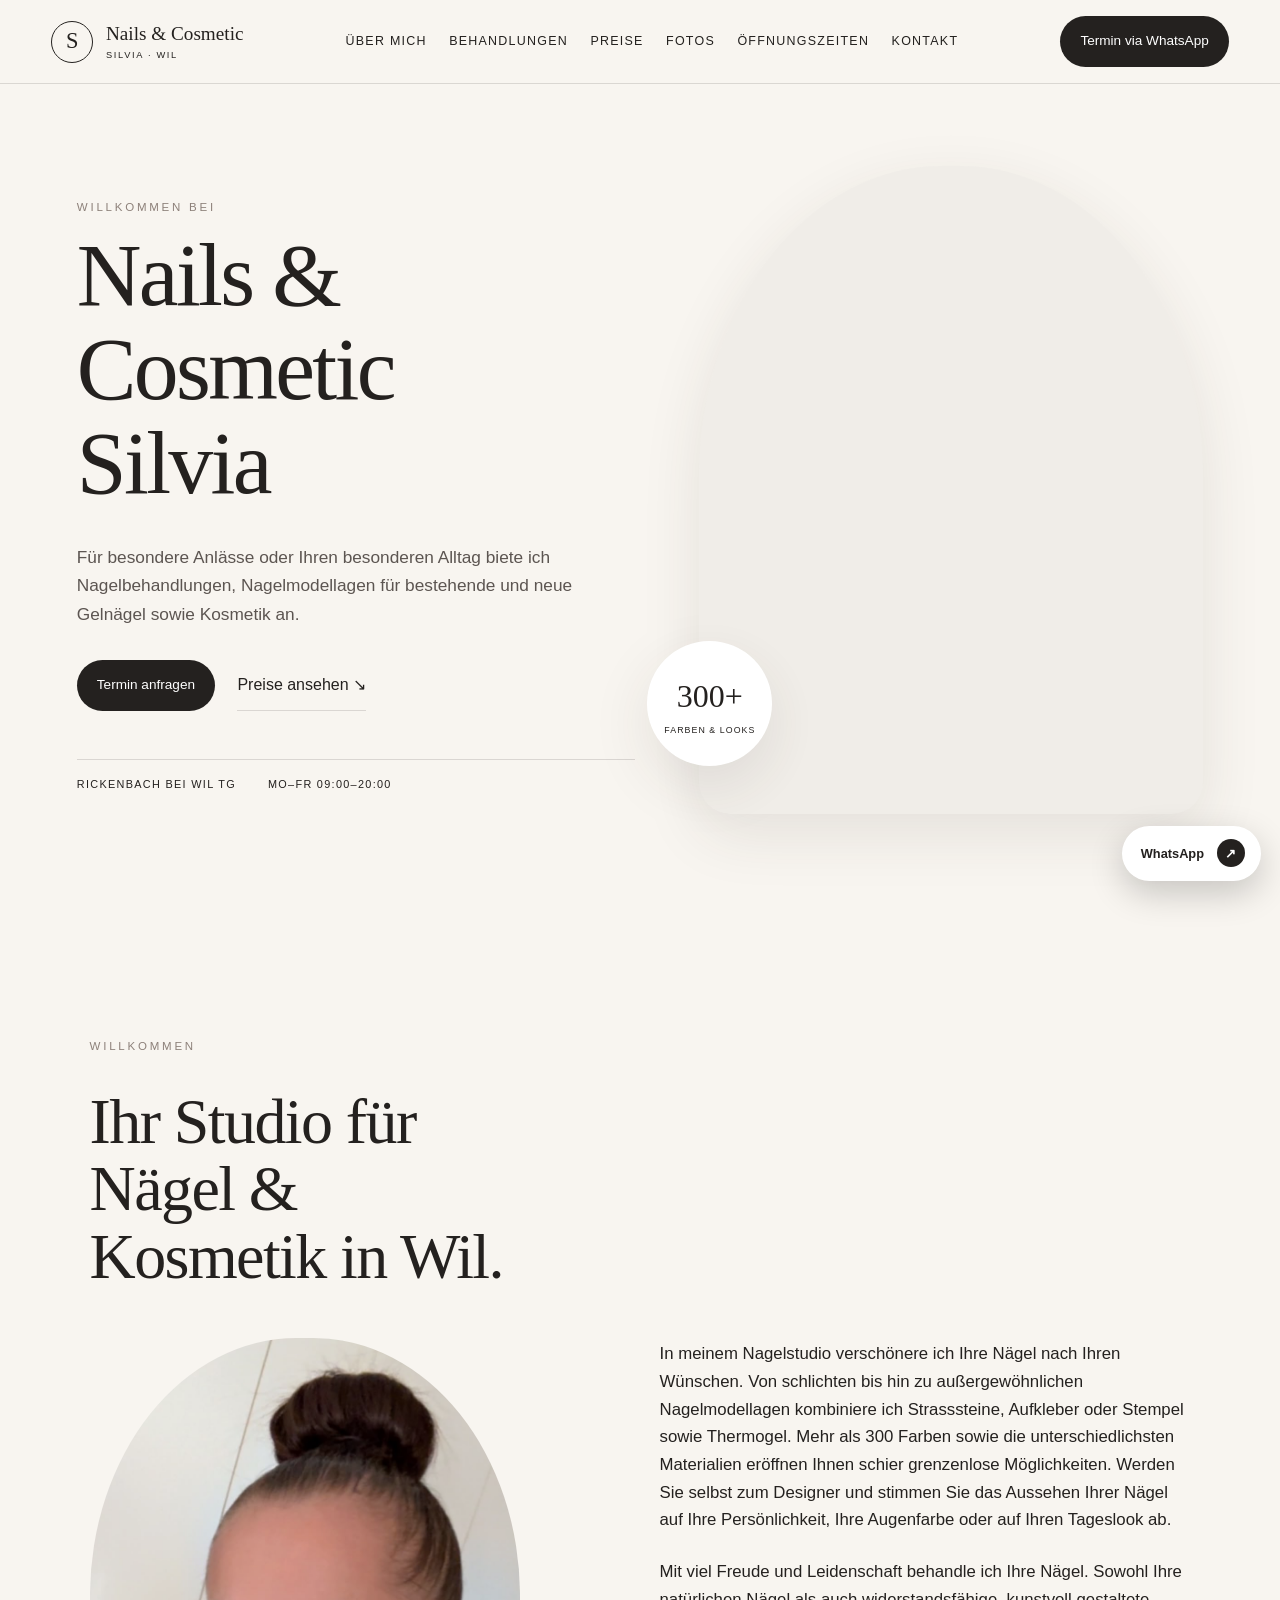
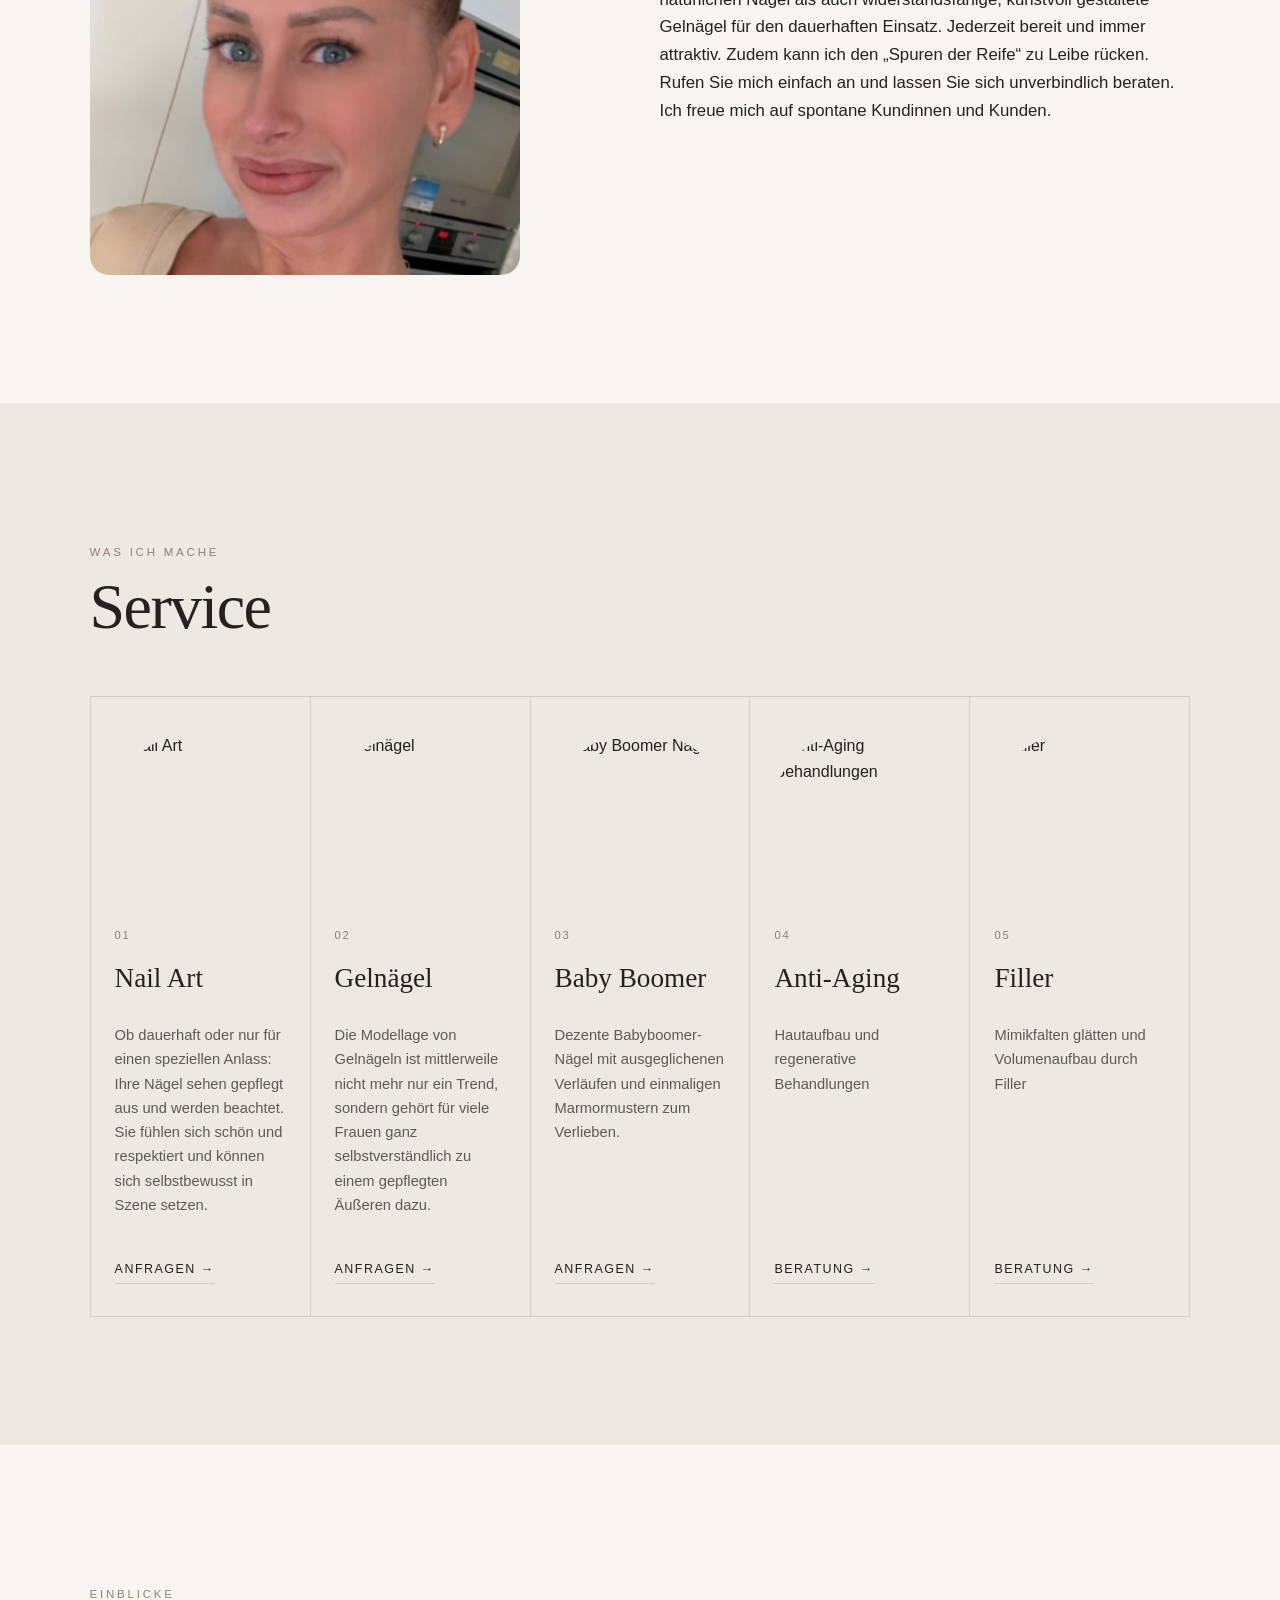
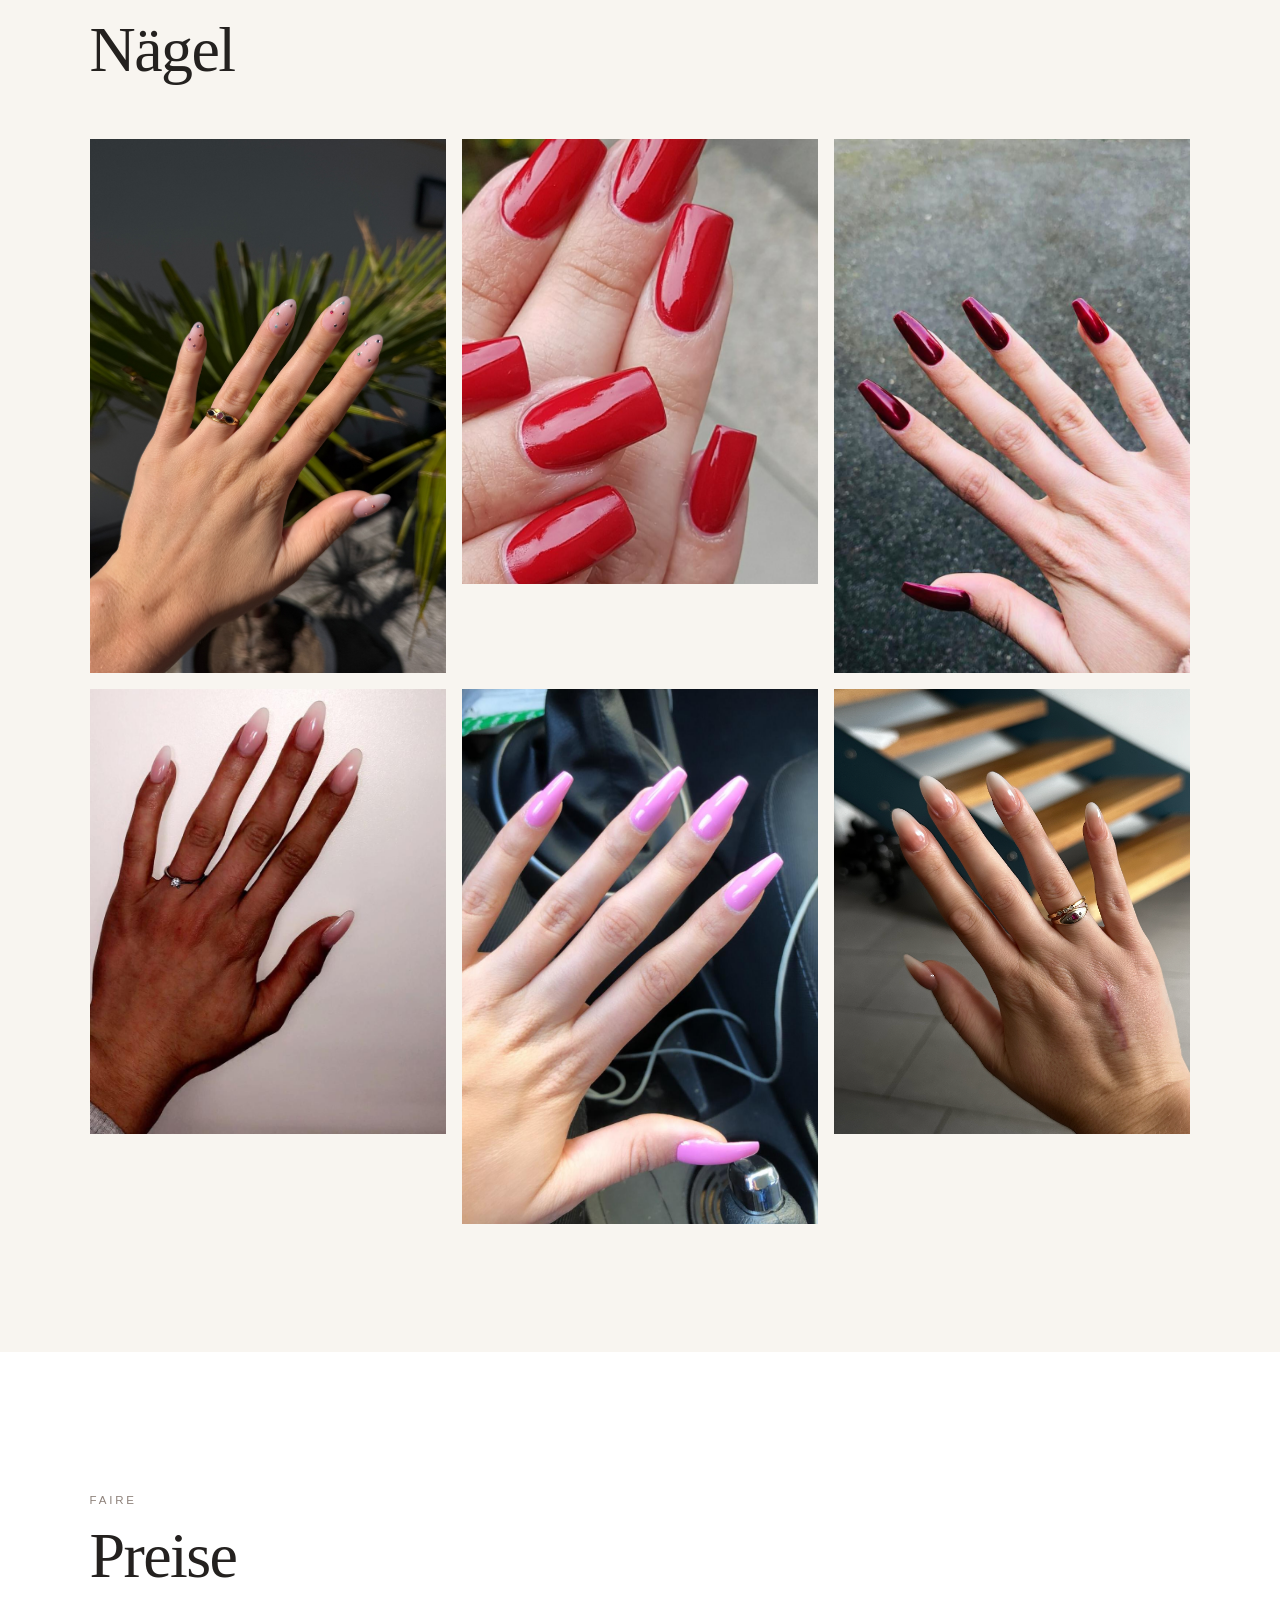
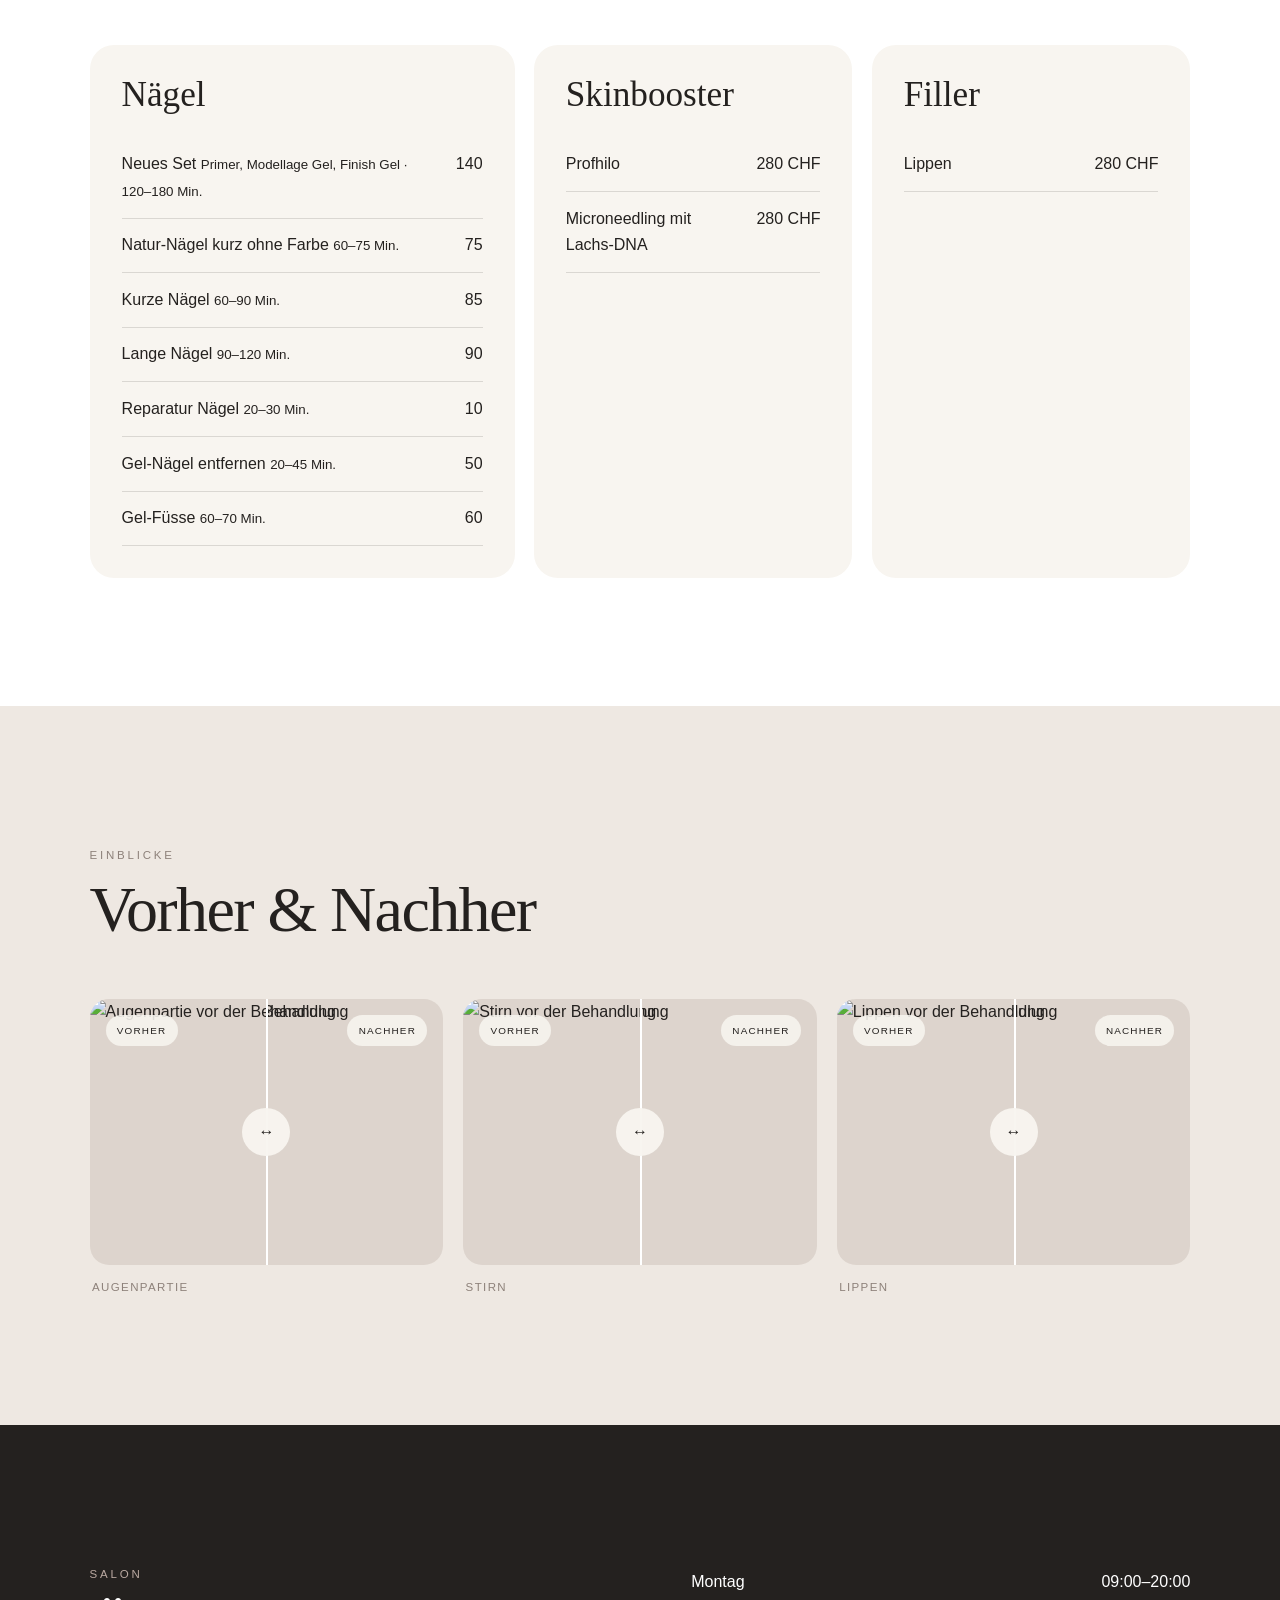
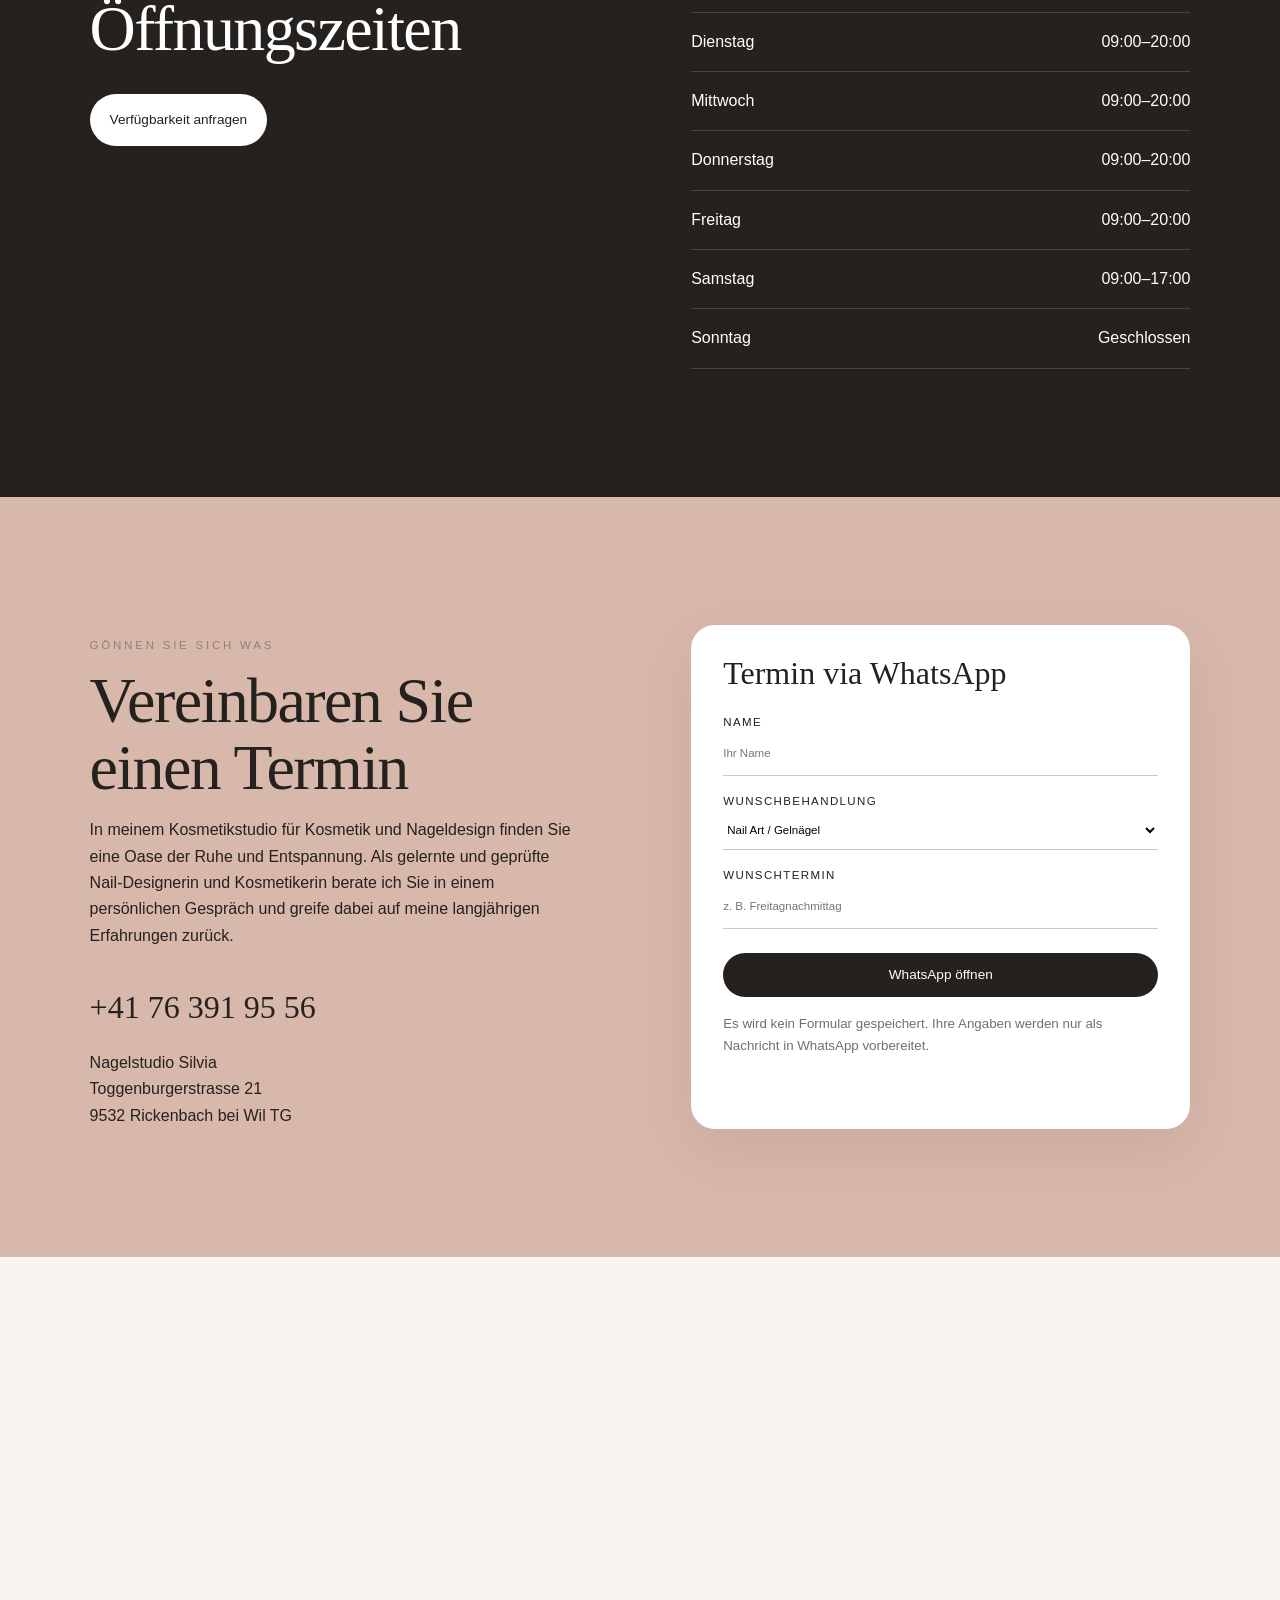
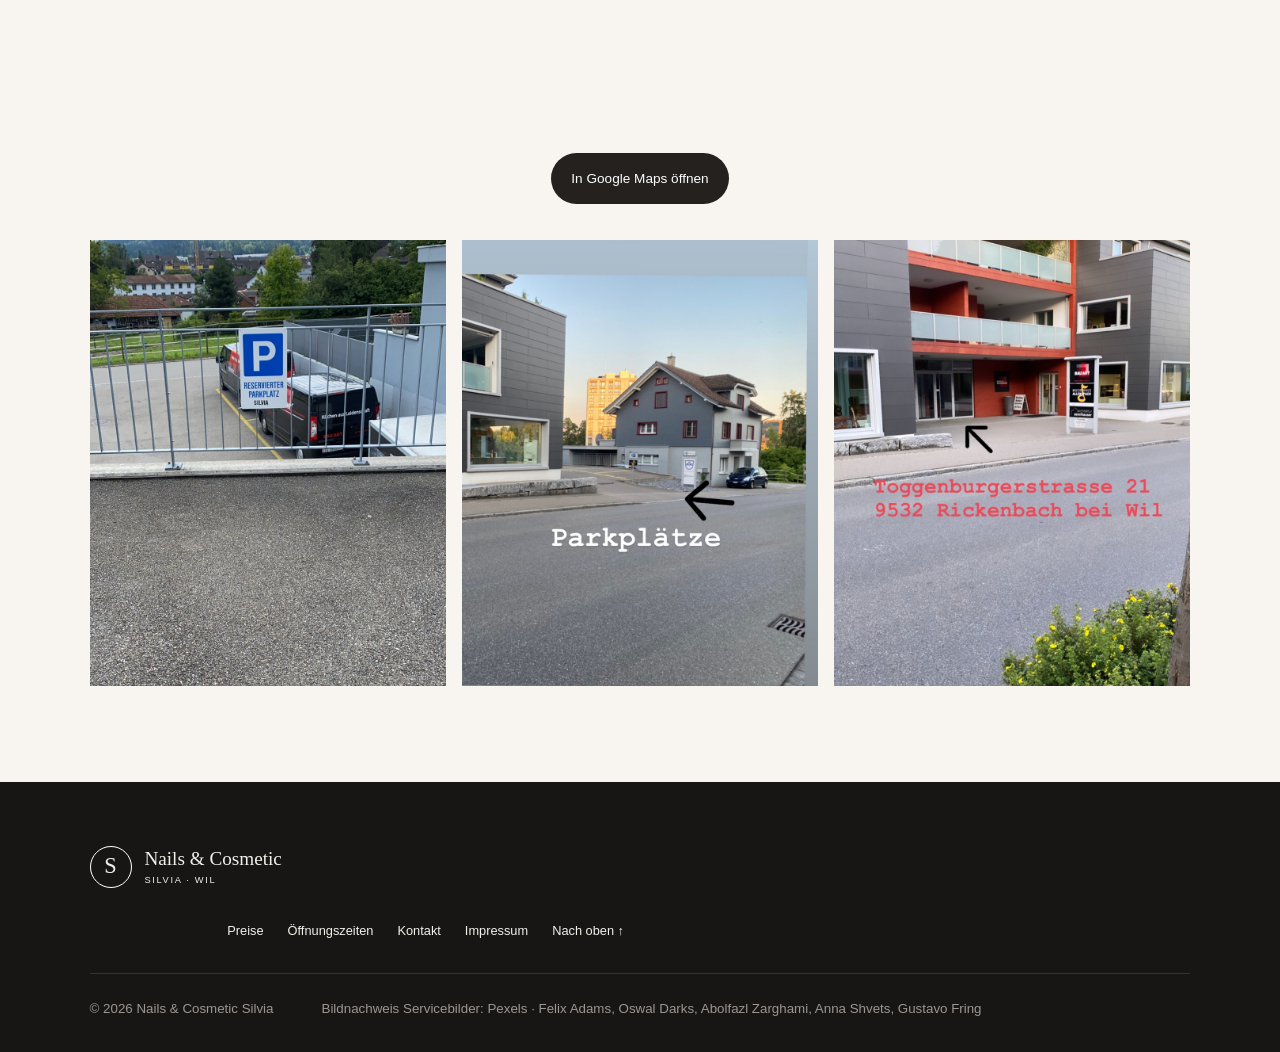
==== commit da4048a5: "Fix local image paths" ====
--- a/index.html
+++ b/index.html
@@ -46,7 +46,7 @@
       <div class="section-kicker">Willkommen</div>
       <div class="intro-grid">
         <h2>Ihr Studio für Nägel & Kosmetik in Wil.</h2>
-        <figure class="silvia-portrait"><img src="assets/silvia-portrait.webp" alt="Silvia" loading="lazy"></figure>
+        <figure class="silvia-portrait"><img src="silvia-portrait.jpeg" alt="Silvia" loading="lazy"></figure>
         <div class="intro-copy">
           <p>In meinem Nagelstudio verschönere ich Ihre Nägel nach Ihren Wünschen. Von schlichten bis hin zu außergewöhnlichen Nagelmodellagen kombiniere ich Strasssteine, Aufkleber oder Stempel sowie Thermogel. Mehr als 300 Farben sowie die unterschiedlichsten Materialien eröffnen Ihnen schier grenzenlose Möglichkeiten. Werden Sie selbst zum Designer und stimmen Sie das Aussehen Ihrer Nägel auf Ihre Persönlichkeit, Ihre Augenfarbe oder auf Ihren Tageslook ab.</p>
           <p>Mit viel Freude und Leidenschaft behandle ich Ihre Nägel. Sowohl Ihre natürlichen Nägel als auch widerstandsfähige, kunstvoll gestaltete Gelnägel für den dauerhaften Einsatz. Jederzeit bereit und immer attraktiv. Zudem kann ich den „Spuren der Reife“ zu Leibe rücken. Rufen Sie mich einfach an und lassen Sie sich unverbindlich beraten. Ich freue mich auf spontane Kundinnen und Kunden.</p>
@@ -83,12 +83,12 @@
     <section class="nail-gallery section" id="gallery" aria-label="Nagel Galerie">
       <div class="section-heading"><div><p class="eyebrow">Einblicke</p><h2>Nägel</h2></div></div>
       <div class="nail-gallery-grid">
-        <figure class="nail-shot nail-shot-tall"><img src="assets/gallery-01.webp" alt="Nude Nägel mit kleinen farbigen Steinen" loading="lazy"></figure>
-        <figure class="nail-shot"><img src="assets/gallery-02.webp" alt="Glänzende rote Nägel" loading="lazy"></figure>
-        <figure class="nail-shot nail-shot-tall"><img src="assets/gallery-03.webp" alt="Lange dunkelrote Nägel" loading="lazy"></figure>
-        <figure class="nail-shot"><img src="assets/gallery-04.webp" alt="Nude Nägel in Mandelform" loading="lazy"></figure>
-        <figure class="nail-shot nail-shot-tall"><img src="assets/gallery-05.webp" alt="Pinke Gelnägel" loading="lazy"></figure>
-        <figure class="nail-shot"><img src="assets/gallery-06.webp" alt="Nude Nägel in Mandelform" loading="lazy"></figure>
+        <figure class="nail-shot nail-shot-tall"><img src="gallery-01.JPG" alt="Nude Nägel mit kleinen farbigen Steinen" loading="lazy"></figure>
+        <figure class="nail-shot"><img src="gallery-02.jpeg" alt="Glänzende rote Nägel" loading="lazy"></figure>
+        <figure class="nail-shot nail-shot-tall"><img src="gallery-03.jpeg" alt="Lange dunkelrote Nägel" loading="lazy"></figure>
+        <figure class="nail-shot"><img src="gallery-04.jpeg" alt="Nude Nägel in Mandelform" loading="lazy"></figure>
+        <figure class="nail-shot nail-shot-tall"><img src="gallery-05.jpeg" alt="Pinke Gelnägel" loading="lazy"></figure>
+        <figure class="nail-shot"><img src="gallery-06.png" alt="Nude Nägel in Mandelform" loading="lazy"></figure>
       </div>
     </section>
 
@@ -152,9 +152,9 @@
 
     <section class="parking-gallery section" aria-label="Parkplatz und Eingang">
       <div class="parking-grid">
-        <figure><img src="assets/parking-01.webp" alt="Reservierter Parkplatz Silvia" loading="lazy"></figure>
-        <figure><img src="assets/parking-02.webp" alt="Parkplaetze beim Nagelstudio Silvia" loading="lazy"></figure>
-        <figure><img src="assets/parking-03.webp" alt="Eingang Toggenburgerstrasse 21" loading="lazy"></figure>
+        <figure><img src="parking-01.jpeg" alt="Reservierter Parkplatz Silvia" loading="lazy"></figure>
+        <figure><img src="parking-02.jpeg" alt="Parkplaetze beim Nagelstudio Silvia" loading="lazy"></figure>
+        <figure><img src="parking-03.jpeg" alt="Eingang Toggenburgerstrasse 21" loading="lazy"></figure>
       </div>
     </section>
   </main>
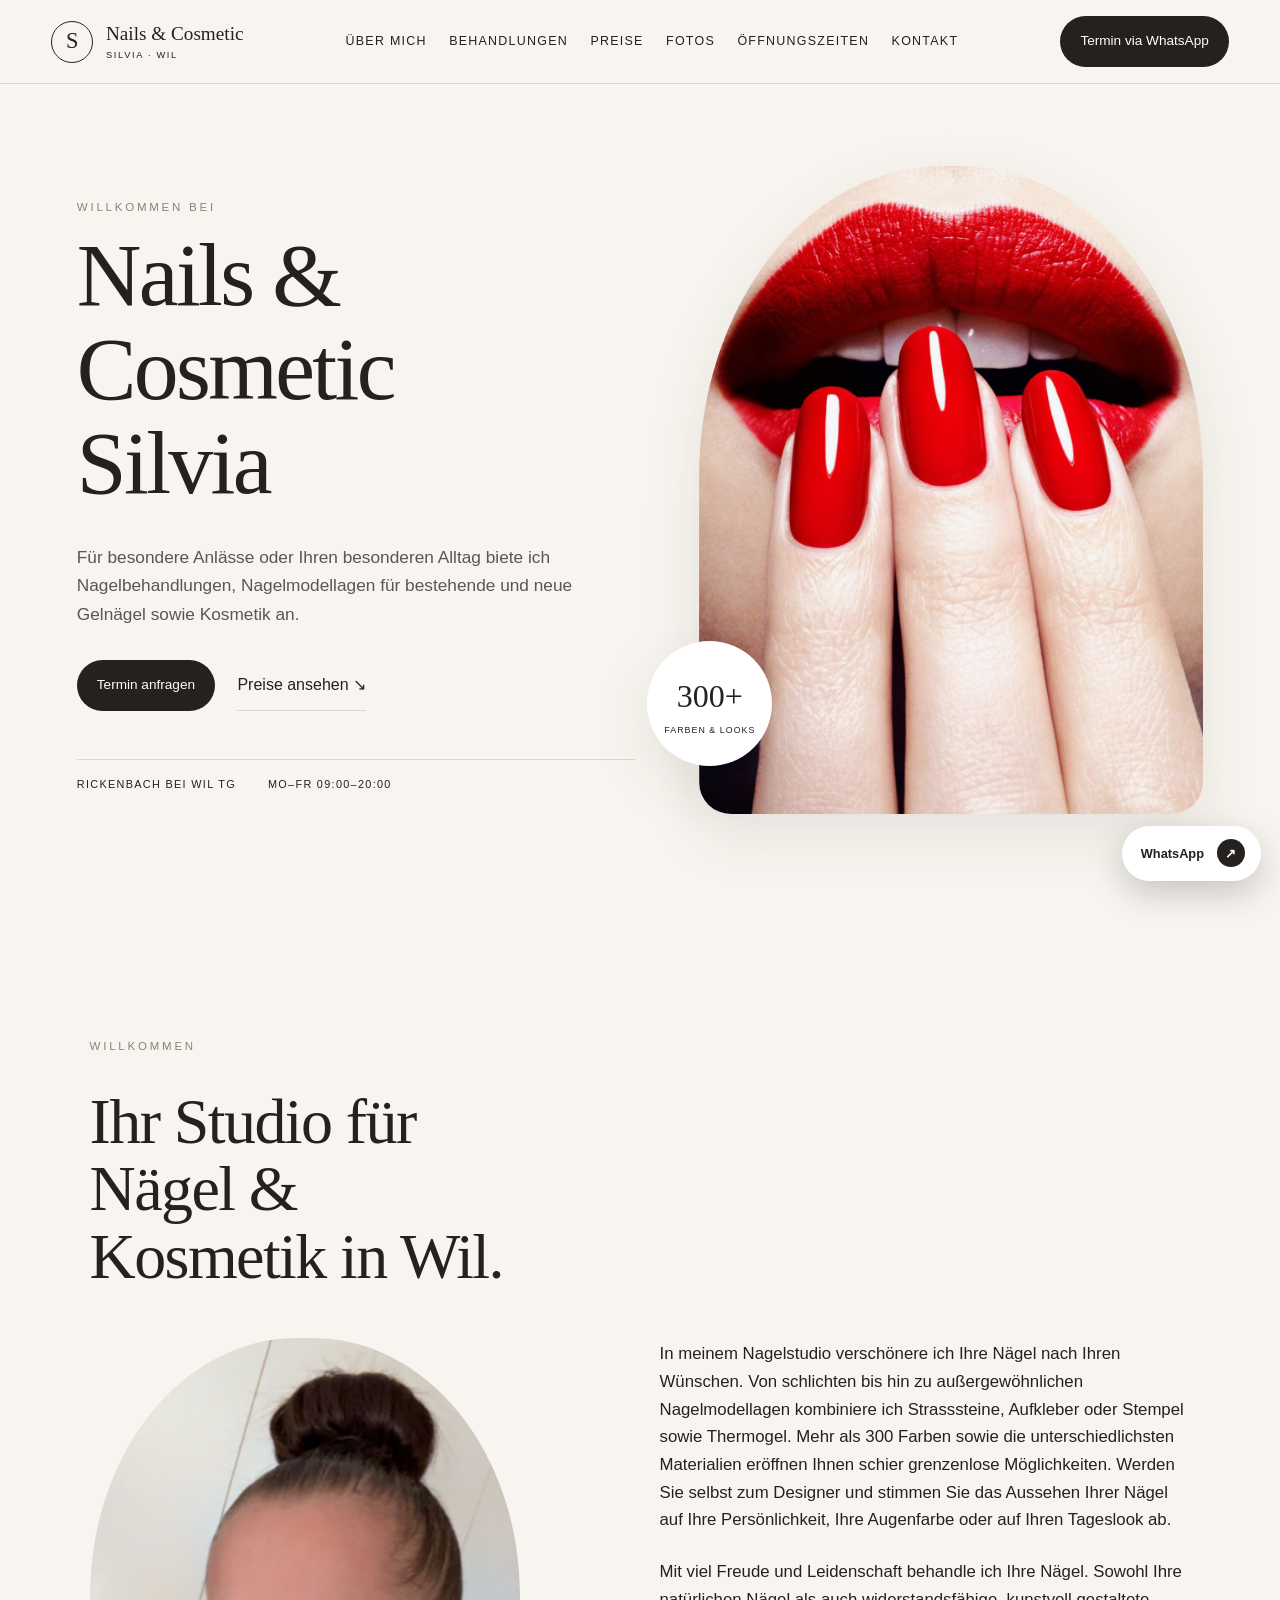
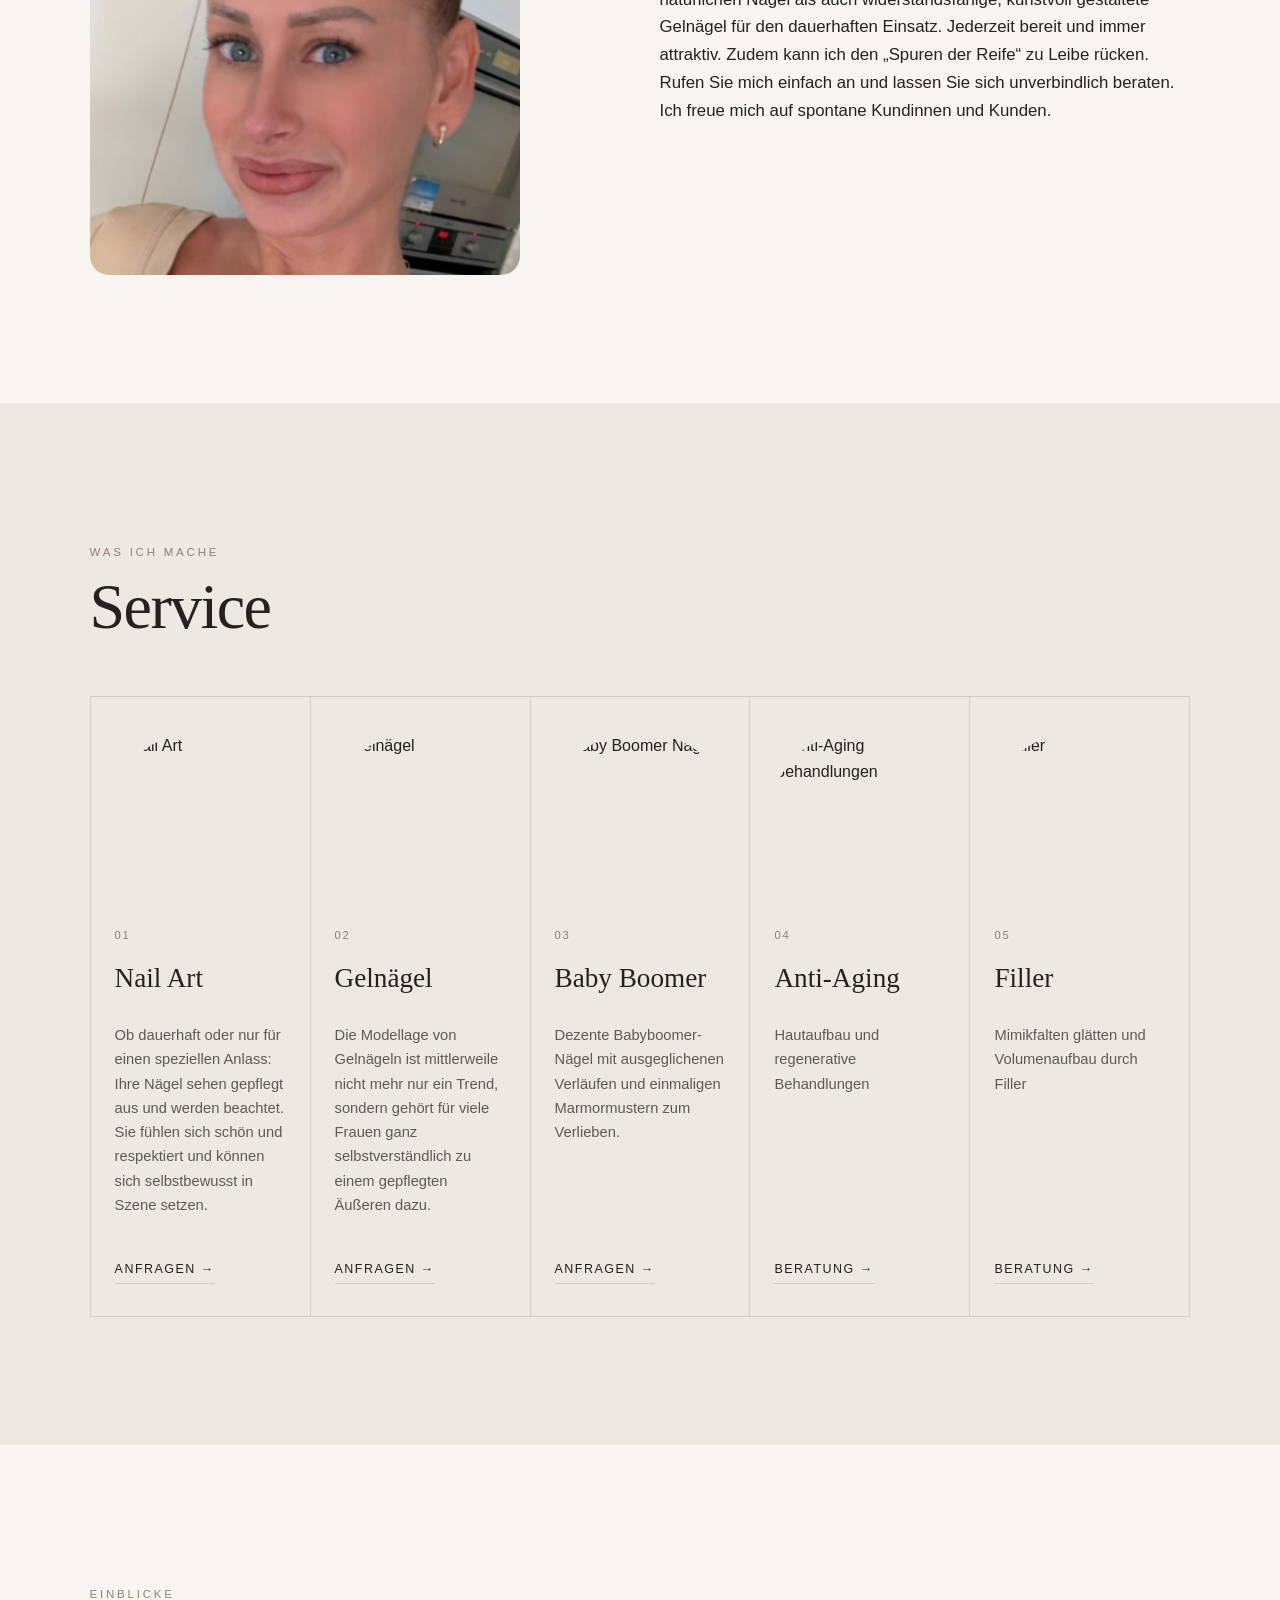
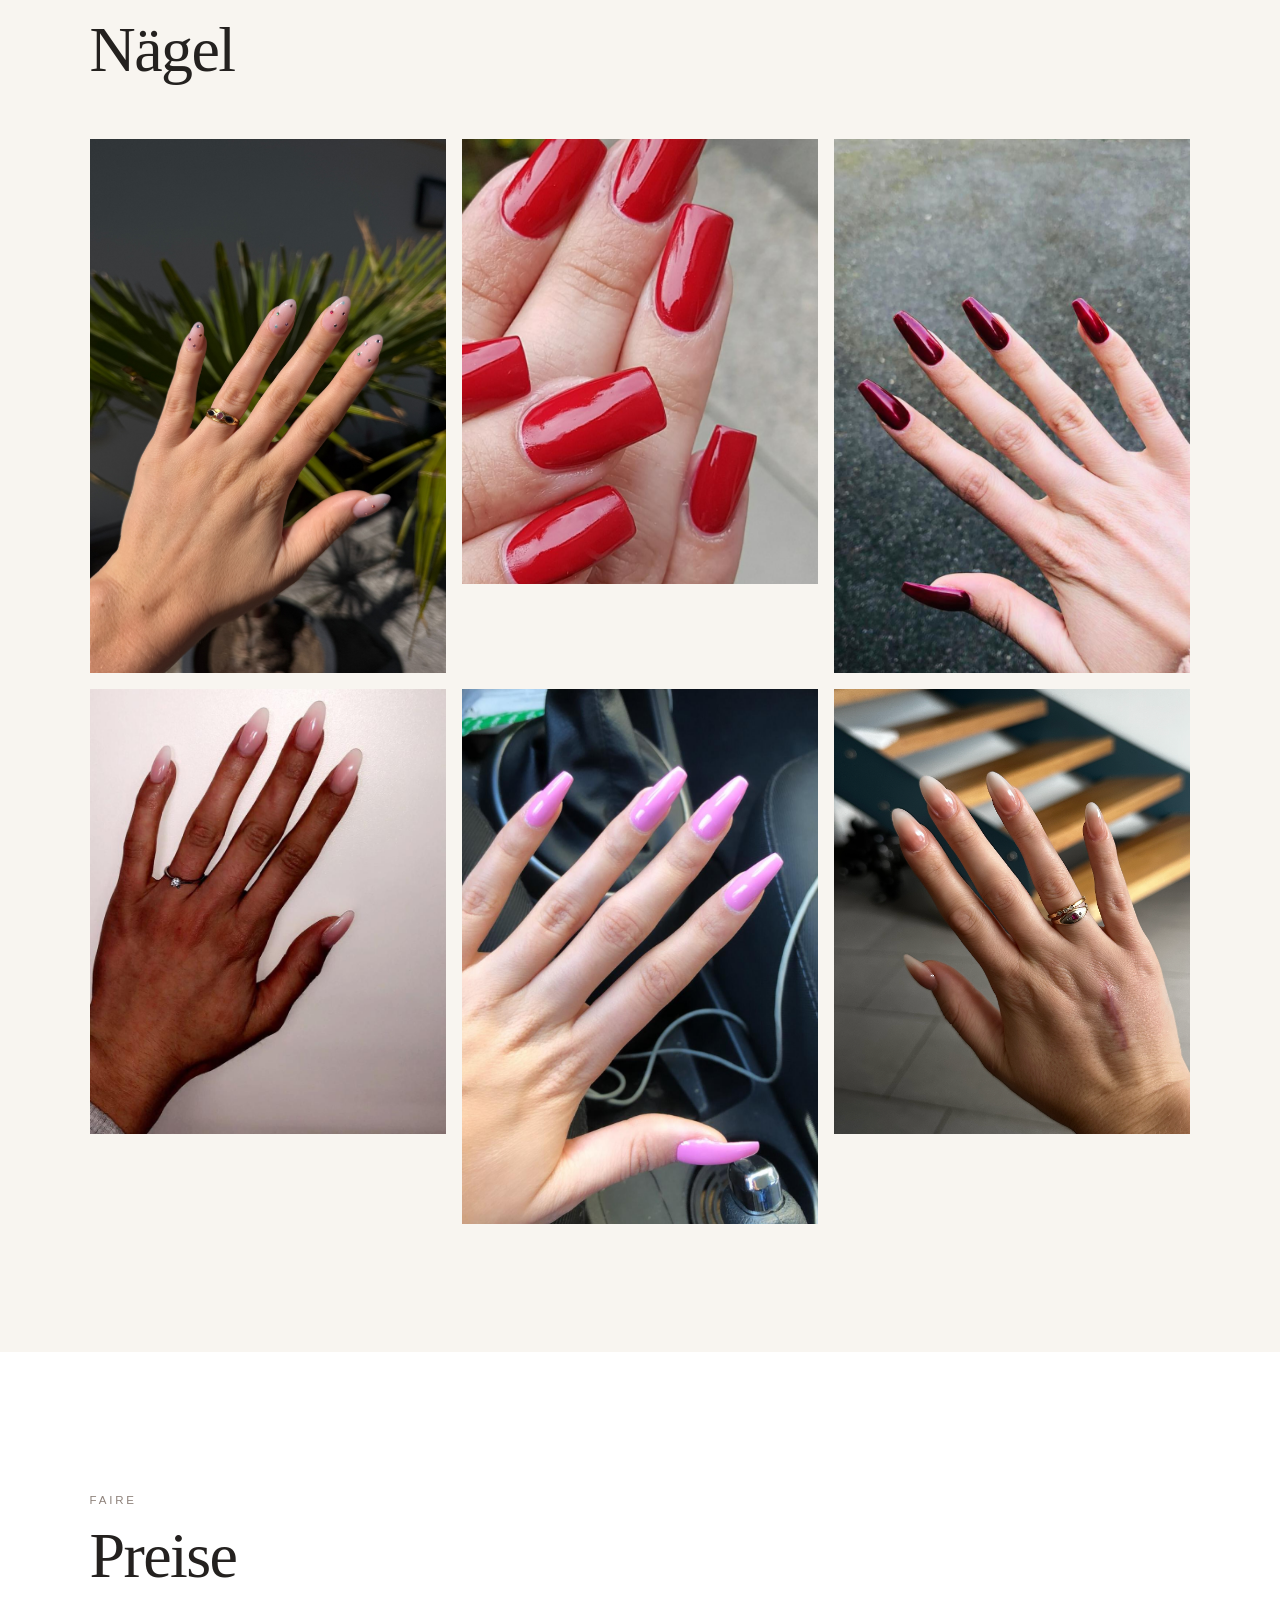
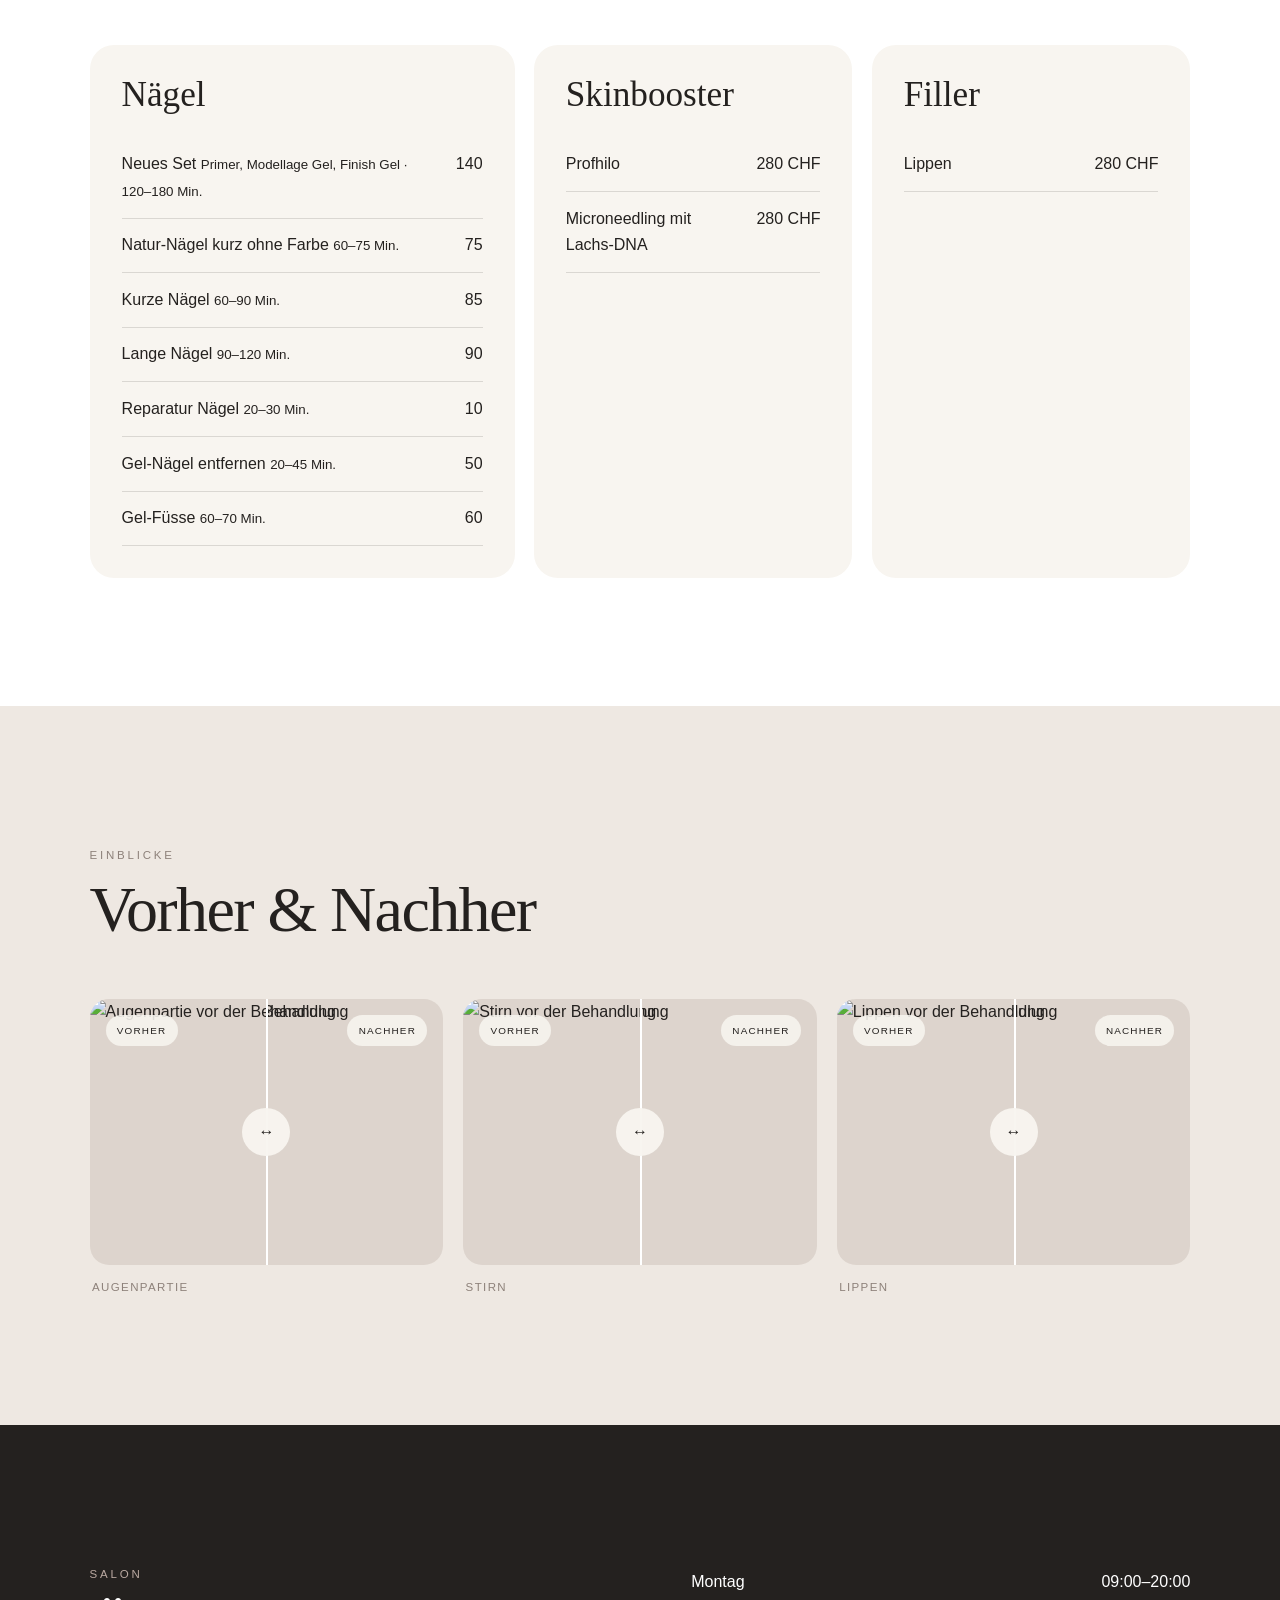
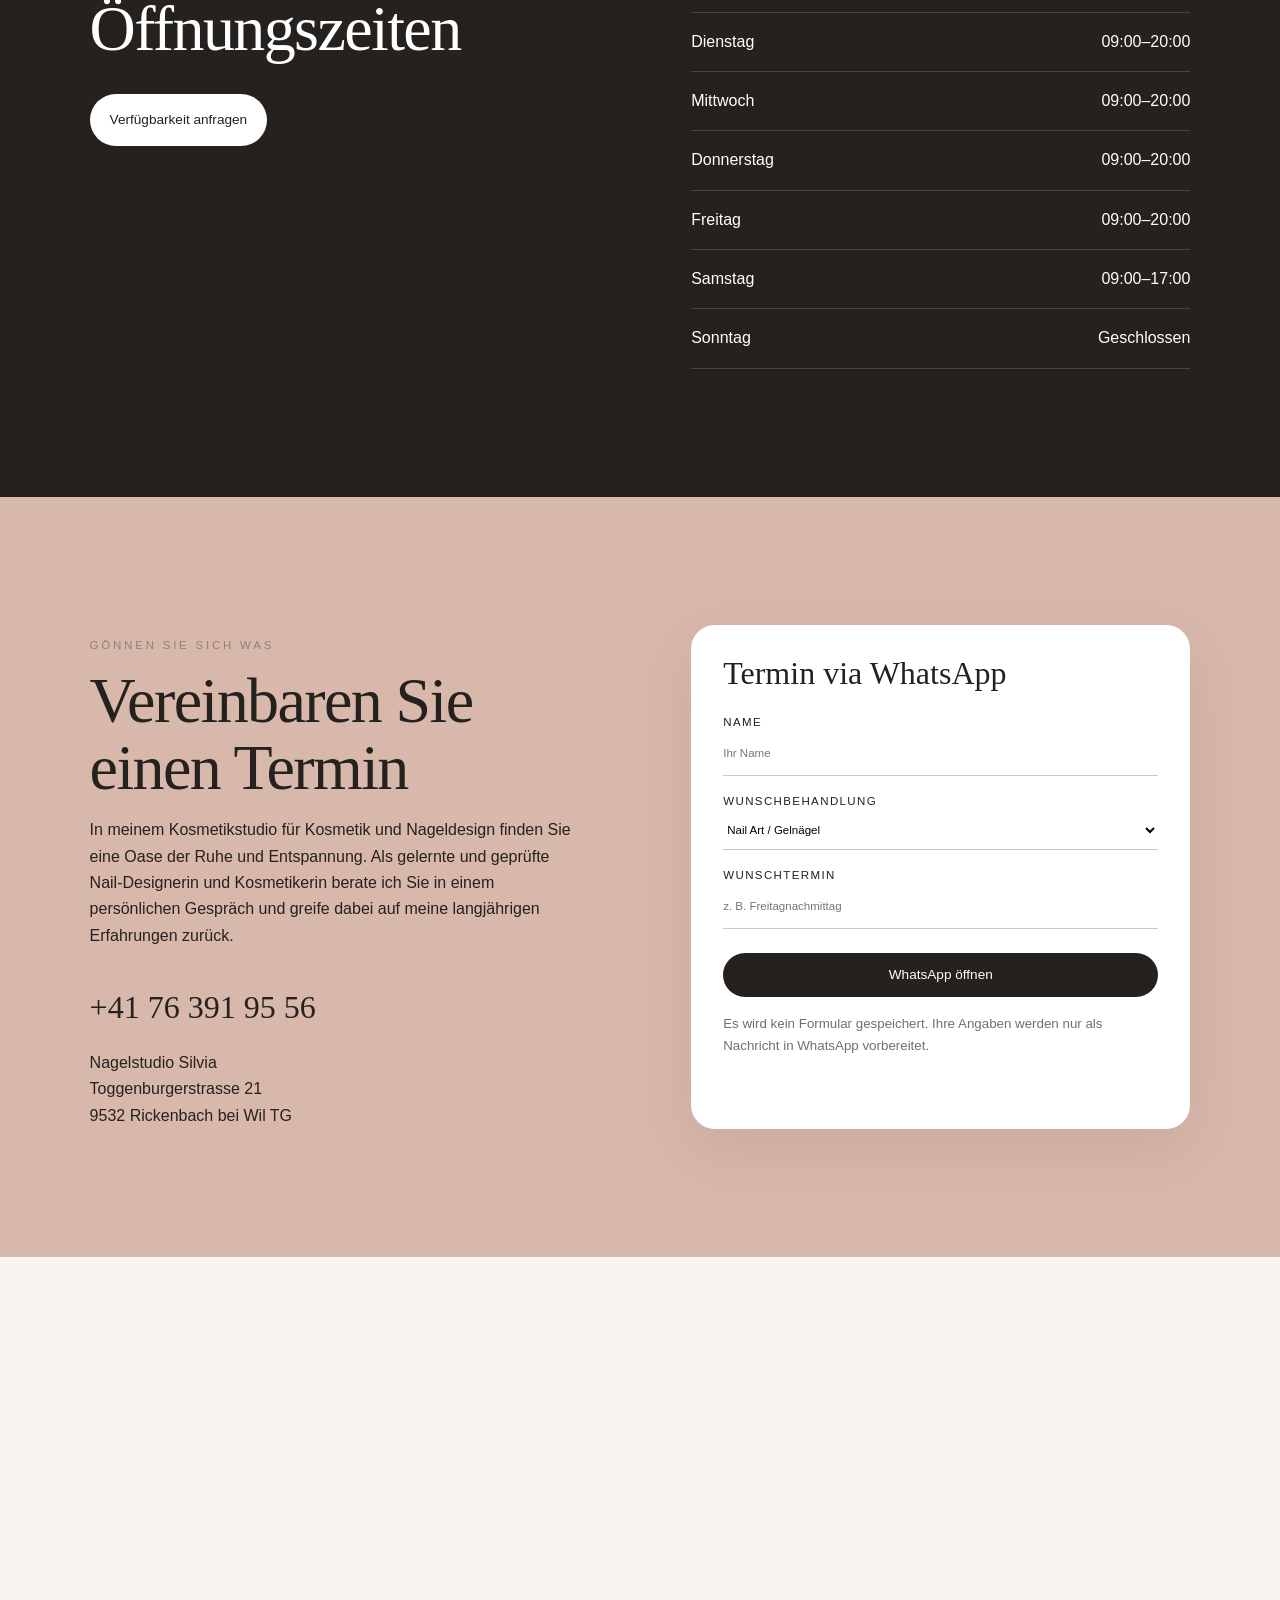
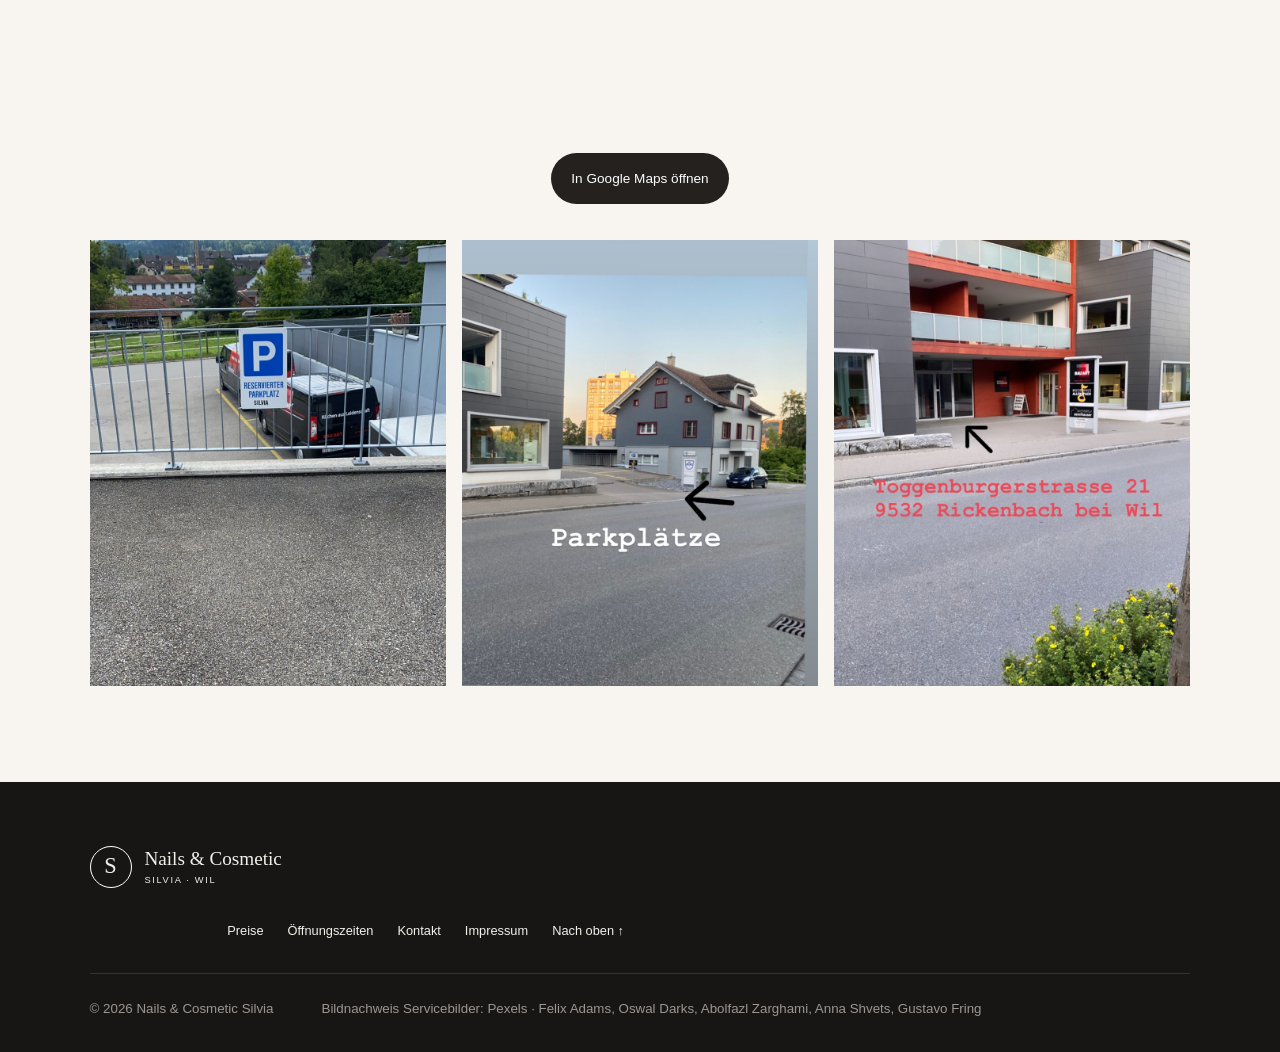
==== commit 5d4325a8: "Replace Nail Art service image" ====
--- a/index.html
+++ b/index.html
@@ -58,7 +58,7 @@
       <div class="section-heading"><div><p class="eyebrow">Was ich mache</p><h2>Service</h2></div><p></p></div>
       <div class="service-grid">
         <article class="service-card">
-          <div class="service-visual"><img src="https://images.pexels.com/photos/5484948/pexels-photo-5484948.png?auto=compress&cs=tinysrgb&w=900" alt="Nail Art"></div>
+          <div class="service-visual"><img src="https://images.pexels.com/photos/6954963/pexels-photo-6954963.jpeg?auto=compress&cs=tinysrgb&w=1200" alt="Nail Art"></div>
           <span class="index">01</span><h3>Nail Art</h3><p>Ob dauerhaft oder nur für einen speziellen Anlass: Ihre Nägel sehen gepflegt aus und werden beachtet. Sie fühlen sich schön und respektiert und können sich selbstbewusst in Szene setzen.</p><a href="https://wa.me/41763919556?text=Hallo%20Silvia%2C%20ich%20interessiere%20mich%20f%C3%BCr%20Nail%20Art." target="_blank" rel="noopener">Anfragen →</a>
         </article>
         <article class="service-card">
--- a/styles.css
+++ b/styles.css
@@ -1,4 +1,4 @@
 :root{--ink:#24211f;--paper:#f8f5f0;--white:#fff;--rose:#d9b8ac;--rose-deep:#b88f82;--taupe:#8d817a;--line:rgba(36,33,31,.14);--shadow:0 20px 60px rgba(63,45,38,.10)}
-*{box-sizing:border-box}html{scroll-behavior:smooth}body{margin:0;background:var(--paper);color:var(--ink);font-family:"DM Sans",sans-serif;font-weight:300;line-height:1.65}a{color:inherit;text-decoration:none}img{display:block;width:100%}.skip-link{position:fixed;left:1rem;top:-5rem;background:var(--ink);color:#fff;padding:.75rem 1rem;z-index:999}.skip-link:focus{top:1rem}.site-header{position:sticky;top:0;z-index:50;display:grid;grid-template-columns:auto 1fr auto;align-items:center;gap:2rem;padding:1rem 4vw;background:rgba(248,245,240,.9);backdrop-filter:blur(18px);border-bottom:1px solid var(--line)}.brand{display:flex;align-items:center;gap:.8rem}.brand-mark{width:42px;height:42px;border:1px solid var(--ink);border-radius:50%;display:grid;place-items:center;font-family:Italiana,serif;font-size:1.4rem}.brand strong,.brand small{display:block;line-height:1.1}.brand strong{font-family:Italiana,serif;font-size:1.2rem;font-weight:400}.brand small{text-transform:uppercase;letter-spacing:.18em;font-size:.58rem;margin-top:.35rem}.main-nav{display:flex;justify-content:center;gap:1.4rem;font-size:.78rem;text-transform:uppercase;letter-spacing:.1em}.main-nav a{position:relative}.main-nav a:after{content:"";position:absolute;left:0;bottom:-.35rem;width:0;height:1px;background:var(--ink);transition:.25s}.main-nav a:hover:after{width:100%}.header-cta,.btn{display:inline-flex;align-items:center;justify-content:center;border-radius:999px;padding:.9rem 1.25rem;font-weight:500;font-size:.85rem;transition:.2s}.header-cta{background:var(--ink);color:#fff}.menu-toggle{display:none}.hero{min-height:calc(100vh - 75px);display:grid;grid-template-columns:1.05fr .95fr;align-items:center;gap:5vw;padding:5vw 6vw 6vw}.eyebrow,.section-kicker{text-transform:uppercase;letter-spacing:.24em;font-size:.72rem;font-weight:500;color:var(--taupe)}h1,h2,h3{font-family:Italiana,serif;font-weight:400;line-height:1.05;margin:0}h1{font-size:clamp(3.4rem,7vw,7.5rem);max-width:9ch;letter-spacing:-.03em}.hero-lead{max-width:58ch;font-size:1.08rem;margin:2rem 0;color:#5c5551}.hero-actions{display:flex;align-items:center;gap:1.4rem}.btn-dark{background:var(--ink);color:#fff}.btn-dark:hover,.header-cta:hover{transform:translateY(-2px);box-shadow:0 8px 20px rgba(36,33,31,.15)}.text-link{border-bottom:1px solid var(--line);padding:.75rem 0}.hero-meta{margin-top:3rem;padding-top:1rem;border-top:1px solid var(--line);display:flex;gap:2rem;text-transform:uppercase;letter-spacing:.12em;font-size:.68rem}.hero-visual{position:relative;width:100%;max-width:620px;justify-self:end}.arch-image{height:min(72vh,760px);min-height:520px;border-radius:48% 48% 2rem 2rem;background:linear-gradient(rgba(0,0,0,.03),rgba(0,0,0,.03)),url("assets/hero-handlippen.webp") center/cover;box-shadow:var(--shadow)}.floating-note{position:absolute;left:-3.2rem;bottom:3rem;background:var(--white);border-radius:50%;width:125px;height:125px;display:grid;place-content:center;text-align:center;box-shadow:var(--shadow)}.floating-note span{font-family:Italiana,serif;font-size:2rem}.floating-note small{text-transform:uppercase;letter-spacing:.12em;font-size:.55rem}.section{padding:8rem 7vw}.intro-grid{display:grid;grid-template-columns:minmax(0,.95fr) minmax(0,1.05fr);column-gap:7vw;row-gap:3rem;margin-top:2rem;align-items:start}.intro-grid h2{grid-column:1 / -1;grid-row:1;max-width:13ch}.silvia-portrait{grid-column:1;grid-row:2}.intro-copy{grid-column:2;grid-row:2;padding-top:.15rem}.intro h2,.section-heading h2,.hours h2,.contact h2{font-size:clamp(2.8rem,5vw,5.4rem);letter-spacing:-.025em}.intro-copy{font-size:1.05rem;max-width:65ch}.silvia-portrait{margin:0;overflow:hidden;border-radius:48% 48% 1.2rem 1.2rem;width:min(100%,430px);justify-self:start}.silvia-portrait img{width:100%;aspect-ratio:4/5;object-fit:cover;object-position:center 18%;filter:saturate(.9)}.intro-copy p{margin-top:0;margin-bottom:1.5rem}.muted{background:#eee8e2}.section-heading{display:flex;align-items:end;justify-content:space-between;gap:2rem;margin-bottom:3.5rem}.service-grid{display:grid;grid-template-columns:repeat(5,1fr);border-top:1px solid var(--line);border-left:1px solid var(--line)}.service-card{min-height:620px;padding:2.2rem 1.5rem 2rem;border-right:1px solid var(--line);border-bottom:1px solid var(--line);display:flex;flex-direction:column}.service-visual{position:relative;margin:0 0 2.8rem}.service-visual img{width:100%;aspect-ratio:1.15/1;object-fit:cover;border-radius:48% 48% 0 0;filter:saturate(.82)}.service-card .index{font-size:.7rem;letter-spacing:.16em;color:var(--taupe)}.service-card h3{font-size:clamp(1.7rem,2vw,2.25rem);margin:1.2rem 0 1rem;white-space:nowrap}.service-card p{font-size:.92rem;color:#605954}.service-card a{margin-top:auto;width:max-content;padding-bottom:.25rem;border-bottom:1px solid var(--line);font-size:.78rem;text-transform:uppercase;letter-spacing:.12em;font-weight:500}.nail-gallery-grid{display:grid;grid-template-columns:repeat(3,minmax(0,1fr));gap:1rem;align-items:start}.nail-shot{margin:0;overflow:hidden;background:#e8e0da;aspect-ratio:4/5}.nail-shot-tall{aspect-ratio:4/6}.nail-shot img{width:100%;height:100%;object-fit:cover}.prices{background:var(--white)}.price-columns{display:grid;grid-template-columns:1.2fr .9fr .9fr;gap:1.2rem}.price-card{background:var(--paper);padding:2rem;border-radius:1.5rem}.price-card h3{font-size:2.2rem;margin-bottom:1.5rem}.price-row{display:flex;justify-content:space-between;gap:1rem;padding:.85rem 0;border-bottom:1px solid var(--line)}.price-row strong{font-weight:500;white-space:nowrap}.compare-grid{display:grid;grid-template-columns:repeat(3,minmax(0,1fr));gap:1.25rem}.compare-card{margin:0;min-width:0}.compare-slider{--position:50%;position:relative;overflow:hidden;aspect-ratio:4/3;background:#ddd4cd;border-radius:1.2rem;isolation:isolate;touch-action:pan-y}.compare-image{position:absolute;inset:0;width:100%;height:100%;object-fit:cover;user-select:none;pointer-events:none}.compare-before{z-index:1}.compare-after-wrap{position:absolute;inset:0;z-index:2;clip-path:inset(0 0 0 var(--position));overflow:hidden}.compare-after{position:absolute;inset:0;width:100%;height:100%;object-fit:cover}.compare-line{position:absolute;z-index:4;top:0;bottom:0;left:var(--position);width:2px;background:#fff}.compare-handle{position:absolute;z-index:5;left:var(--position);top:50%;transform:translate(-50%,-50%);width:48px;height:48px;border-radius:50%;display:grid;place-items:center;background:rgba(248,245,240,.96)}.compare-label{position:absolute;z-index:4;top:1rem;padding:.45rem .7rem;border-radius:999px;background:rgba(248,245,240,.88);font-size:.62rem;text-transform:uppercase;letter-spacing:.12em}.before-label{left:1rem}.after-label{right:1rem}.compare-range{position:absolute;z-index:6;inset:0;width:100%;height:100%;margin:0;opacity:0;cursor:ew-resize}.compare-card figcaption{padding:.85rem .15rem 0;font-size:.72rem;text-transform:uppercase;letter-spacing:.12em;color:var(--taupe)}.hours{background:var(--ink);color:#fff}.hours-panel{display:grid;grid-template-columns:1fr 1fr;gap:8vw;align-items:start}.hours .eyebrow{color:#baa9a1}.hours .btn-dark{background:#fff;color:var(--ink);margin-top:1rem}.hours-list>div{display:flex;justify-content:space-between;padding:1rem 0;border-bottom:1px solid rgba(255,255,255,.16)}.hours-list strong{font-weight:400}.contact{display:grid;grid-template-columns:1fr 1fr;gap:8vw;background:var(--rose)}.contact-copy>p{max-width:55ch}.contact-details{display:grid;gap:1rem;margin-top:2rem}.contact-details>a{font-family:Italiana,serif;font-size:2rem}.whatsapp-form{background:#fff;padding:2rem;border-radius:1.5rem;box-shadow:var(--shadow)}.whatsapp-form h3{font-size:2rem;margin-bottom:1.4rem}.whatsapp-form label{display:block;font-size:.72rem;text-transform:uppercase;letter-spacing:.12em;margin-top:1rem}.whatsapp-form input,.whatsapp-form select{width:100%;border:0;border-bottom:1px solid #cfc7c1;background:transparent;padding:.75rem 0;font:inherit;outline:none}.whatsapp-form .btn{width:100%;border:0;margin-top:1.5rem;cursor:pointer}.whatsapp-form small{display:block;color:#766e69;margin-top:1rem}.map-wrap iframe{display:block;width:100%;height:480px;border:0;filter:grayscale(.65) contrast(.9)}.parking-gallery{padding-top:1.25rem;padding-bottom:6rem}.parking-grid{display:grid;grid-template-columns:repeat(3,minmax(0,1fr));gap:1rem}.parking-grid figure{margin:0;overflow:hidden;background:#e8e0da;aspect-ratio:4/5}.parking-grid img{width:100%;height:100%;object-fit:cover}footer{padding:4rem 7vw 2rem;background:#181615;color:#f3efeb;display:grid;grid-template-columns:1fr 1fr;gap:2rem;align-items:end}.footer-brand .brand-mark{border-color:#fff}.footer-links{display:flex;gap:1.5rem;justify-content:flex-end;font-size:.8rem}.footer-legal{grid-column:1/-1;border-top:1px solid rgba(255,255,255,.12);padding-top:1.5rem;color:#9d9691;display:flex;flex-wrap:wrap;gap:.75rem 3rem}.footer-legal small{display:block}.whatsapp-float{position:fixed;right:1.2rem;bottom:1.2rem;z-index:40;background:#fff;color:var(--ink);padding:.85rem 1rem .85rem 1.15rem;border-radius:999px;box-shadow:0 12px 35px rgba(0,0,0,.2);display:flex;align-items:center;gap:.8rem;font-size:.8rem;font-weight:600}.whatsapp-float b{width:28px;height:28px;border-radius:50%;display:grid;place-items:center;background:var(--ink);color:#fff}.reveal{animation:fadeup .8s ease both}@keyframes fadeup{from{opacity:0;transform:translateY(16px)}to{opacity:1;transform:none}}
+*{box-sizing:border-box}html{scroll-behavior:smooth}body{margin:0;background:var(--paper);color:var(--ink);font-family:"DM Sans",sans-serif;font-weight:300;line-height:1.65}a{color:inherit;text-decoration:none}img{display:block;width:100%}.skip-link{position:fixed;left:1rem;top:-5rem;background:var(--ink);color:#fff;padding:.75rem 1rem;z-index:999}.skip-link:focus{top:1rem}.site-header{position:sticky;top:0;z-index:50;display:grid;grid-template-columns:auto 1fr auto;align-items:center;gap:2rem;padding:1rem 4vw;background:rgba(248,245,240,.9);backdrop-filter:blur(18px);border-bottom:1px solid var(--line)}.brand{display:flex;align-items:center;gap:.8rem}.brand-mark{width:42px;height:42px;border:1px solid var(--ink);border-radius:50%;display:grid;place-items:center;font-family:Italiana,serif;font-size:1.4rem}.brand strong,.brand small{display:block;line-height:1.1}.brand strong{font-family:Italiana,serif;font-size:1.2rem;font-weight:400}.brand small{text-transform:uppercase;letter-spacing:.18em;font-size:.58rem;margin-top:.35rem}.main-nav{display:flex;justify-content:center;gap:1.4rem;font-size:.78rem;text-transform:uppercase;letter-spacing:.1em}.main-nav a{position:relative}.main-nav a:after{content:"";position:absolute;left:0;bottom:-.35rem;width:0;height:1px;background:var(--ink);transition:.25s}.main-nav a:hover:after{width:100%}.header-cta,.btn{display:inline-flex;align-items:center;justify-content:center;border-radius:999px;padding:.9rem 1.25rem;font-weight:500;font-size:.85rem;transition:.2s}.header-cta{background:var(--ink);color:#fff}.menu-toggle{display:none}.hero{min-height:calc(100vh - 75px);display:grid;grid-template-columns:1.05fr .95fr;align-items:center;gap:5vw;padding:5vw 6vw 6vw}.eyebrow,.section-kicker{text-transform:uppercase;letter-spacing:.24em;font-size:.72rem;font-weight:500;color:var(--taupe)}h1,h2,h3{font-family:Italiana,serif;font-weight:400;line-height:1.05;margin:0}h1{font-size:clamp(3.4rem,7vw,7.5rem);max-width:9ch;letter-spacing:-.03em}.hero-lead{max-width:58ch;font-size:1.08rem;margin:2rem 0;color:#5c5551}.hero-actions{display:flex;align-items:center;gap:1.4rem}.btn-dark{background:var(--ink);color:#fff}.btn-dark:hover,.header-cta:hover{transform:translateY(-2px);box-shadow:0 8px 20px rgba(36,33,31,.15)}.text-link{border-bottom:1px solid var(--line);padding:.75rem 0}.hero-meta{margin-top:3rem;padding-top:1rem;border-top:1px solid var(--line);display:flex;gap:2rem;text-transform:uppercase;letter-spacing:.12em;font-size:.68rem}.hero-visual{position:relative;width:100%;max-width:620px;justify-self:end}.arch-image{height:min(72vh,760px);min-height:520px;border-radius:48% 48% 2rem 2rem;background:linear-gradient(rgba(0,0,0,.03),rgba(0,0,0,.03)),url("hero-handlippen.jpg") center/cover;box-shadow:var(--shadow)}.floating-note{position:absolute;left:-3.2rem;bottom:3rem;background:var(--white);border-radius:50%;width:125px;height:125px;display:grid;place-content:center;text-align:center;box-shadow:var(--shadow)}.floating-note span{font-family:Italiana,serif;font-size:2rem}.floating-note small{text-transform:uppercase;letter-spacing:.12em;font-size:.55rem}.section{padding:8rem 7vw}.intro-grid{display:grid;grid-template-columns:minmax(0,.95fr) minmax(0,1.05fr);column-gap:7vw;row-gap:3rem;margin-top:2rem;align-items:start}.intro-grid h2{grid-column:1 / -1;grid-row:1;max-width:13ch}.silvia-portrait{grid-column:1;grid-row:2}.intro-copy{grid-column:2;grid-row:2;padding-top:.15rem}.intro h2,.section-heading h2,.hours h2,.contact h2{font-size:clamp(2.8rem,5vw,5.4rem);letter-spacing:-.025em}.intro-copy{font-size:1.05rem;max-width:65ch}.silvia-portrait{margin:0;overflow:hidden;border-radius:48% 48% 1.2rem 1.2rem;width:min(100%,430px);justify-self:start}.silvia-portrait img{width:100%;aspect-ratio:4/5;object-fit:cover;object-position:center 18%;filter:saturate(.9)}.intro-copy p{margin-top:0;margin-bottom:1.5rem}.muted{background:#eee8e2}.section-heading{display:flex;align-items:end;justify-content:space-between;gap:2rem;margin-bottom:3.5rem}.service-grid{display:grid;grid-template-columns:repeat(5,1fr);border-top:1px solid var(--line);border-left:1px solid var(--line)}.service-card{min-height:620px;padding:2.2rem 1.5rem 2rem;border-right:1px solid var(--line);border-bottom:1px solid var(--line);display:flex;flex-direction:column}.service-visual{position:relative;margin:0 0 2.8rem}.service-visual img{width:100%;aspect-ratio:1.15/1;object-fit:cover;border-radius:48% 48% 0 0;filter:saturate(.82)}.service-card .index{font-size:.7rem;letter-spacing:.16em;color:var(--taupe)}.service-card h3{font-size:clamp(1.7rem,2vw,2.25rem);margin:1.2rem 0 1rem;white-space:nowrap}.service-card p{font-size:.92rem;color:#605954}.service-card a{margin-top:auto;width:max-content;padding-bottom:.25rem;border-bottom:1px solid var(--line);font-size:.78rem;text-transform:uppercase;letter-spacing:.12em;font-weight:500}.nail-gallery-grid{display:grid;grid-template-columns:repeat(3,minmax(0,1fr));gap:1rem;align-items:start}.nail-shot{margin:0;overflow:hidden;background:#e8e0da;aspect-ratio:4/5}.nail-shot-tall{aspect-ratio:4/6}.nail-shot img{width:100%;height:100%;object-fit:cover}.prices{background:var(--white)}.price-columns{display:grid;grid-template-columns:1.2fr .9fr .9fr;gap:1.2rem}.price-card{background:var(--paper);padding:2rem;border-radius:1.5rem}.price-card h3{font-size:2.2rem;margin-bottom:1.5rem}.price-row{display:flex;justify-content:space-between;gap:1rem;padding:.85rem 0;border-bottom:1px solid var(--line)}.price-row strong{font-weight:500;white-space:nowrap}.compare-grid{display:grid;grid-template-columns:repeat(3,minmax(0,1fr));gap:1.25rem}.compare-card{margin:0;min-width:0}.compare-slider{--position:50%;position:relative;overflow:hidden;aspect-ratio:4/3;background:#ddd4cd;border-radius:1.2rem;isolation:isolate;touch-action:pan-y}.compare-image{position:absolute;inset:0;width:100%;height:100%;object-fit:cover;user-select:none;pointer-events:none}.compare-before{z-index:1}.compare-after-wrap{position:absolute;inset:0;z-index:2;clip-path:inset(0 0 0 var(--position));overflow:hidden}.compare-after{position:absolute;inset:0;width:100%;height:100%;object-fit:cover}.compare-line{position:absolute;z-index:4;top:0;bottom:0;left:var(--position);width:2px;background:#fff}.compare-handle{position:absolute;z-index:5;left:var(--position);top:50%;transform:translate(-50%,-50%);width:48px;height:48px;border-radius:50%;display:grid;place-items:center;background:rgba(248,245,240,.96)}.compare-label{position:absolute;z-index:4;top:1rem;padding:.45rem .7rem;border-radius:999px;background:rgba(248,245,240,.88);font-size:.62rem;text-transform:uppercase;letter-spacing:.12em}.before-label{left:1rem}.after-label{right:1rem}.compare-range{position:absolute;z-index:6;inset:0;width:100%;height:100%;margin:0;opacity:0;cursor:ew-resize}.compare-card figcaption{padding:.85rem .15rem 0;font-size:.72rem;text-transform:uppercase;letter-spacing:.12em;color:var(--taupe)}.hours{background:var(--ink);color:#fff}.hours-panel{display:grid;grid-template-columns:1fr 1fr;gap:8vw;align-items:start}.hours .eyebrow{color:#baa9a1}.hours .btn-dark{background:#fff;color:var(--ink);margin-top:1rem}.hours-list>div{display:flex;justify-content:space-between;padding:1rem 0;border-bottom:1px solid rgba(255,255,255,.16)}.hours-list strong{font-weight:400}.contact{display:grid;grid-template-columns:1fr 1fr;gap:8vw;background:var(--rose)}.contact-copy>p{max-width:55ch}.contact-details{display:grid;gap:1rem;margin-top:2rem}.contact-details>a{font-family:Italiana,serif;font-size:2rem}.whatsapp-form{background:#fff;padding:2rem;border-radius:1.5rem;box-shadow:var(--shadow)}.whatsapp-form h3{font-size:2rem;margin-bottom:1.4rem}.whatsapp-form label{display:block;font-size:.72rem;text-transform:uppercase;letter-spacing:.12em;margin-top:1rem}.whatsapp-form input,.whatsapp-form select{width:100%;border:0;border-bottom:1px solid #cfc7c1;background:transparent;padding:.75rem 0;font:inherit;outline:none}.whatsapp-form .btn{width:100%;border:0;margin-top:1.5rem;cursor:pointer}.whatsapp-form small{display:block;color:#766e69;margin-top:1rem}.map-wrap iframe{display:block;width:100%;height:480px;border:0;filter:grayscale(.65) contrast(.9)}.parking-gallery{padding-top:1.25rem;padding-bottom:6rem}.parking-grid{display:grid;grid-template-columns:repeat(3,minmax(0,1fr));gap:1rem}.parking-grid figure{margin:0;overflow:hidden;background:#e8e0da;aspect-ratio:4/5}.parking-grid img{width:100%;height:100%;object-fit:cover}footer{padding:4rem 7vw 2rem;background:#181615;color:#f3efeb;display:grid;grid-template-columns:1fr 1fr;gap:2rem;align-items:end}.footer-brand .brand-mark{border-color:#fff}.footer-links{display:flex;gap:1.5rem;justify-content:flex-end;font-size:.8rem}.footer-legal{grid-column:1/-1;border-top:1px solid rgba(255,255,255,.12);padding-top:1.5rem;color:#9d9691;display:flex;flex-wrap:wrap;gap:.75rem 3rem}.footer-legal small{display:block}.whatsapp-float{position:fixed;right:1.2rem;bottom:1.2rem;z-index:40;background:#fff;color:var(--ink);padding:.85rem 1rem .85rem 1.15rem;border-radius:999px;box-shadow:0 12px 35px rgba(0,0,0,.2);display:flex;align-items:center;gap:.8rem;font-size:.8rem;font-weight:600}.whatsapp-float b{width:28px;height:28px;border-radius:50%;display:grid;place-items:center;background:var(--ink);color:#fff}.reveal{animation:fadeup .8s ease both}@keyframes fadeup{from{opacity:0;transform:translateY(16px)}to{opacity:1;transform:none}}
 @media(max-width:1100px){.site-header{grid-template-columns:auto auto 1fr}.main-nav{display:none;position:absolute;top:74px;left:0;right:0;background:var(--paper);padding:1rem 4vw 2rem;flex-direction:column}.main-nav.open{display:flex}.menu-toggle{display:block}.service-grid{grid-template-columns:repeat(2,1fr)}.price-columns{grid-template-columns:1fr 1fr}}
 @media(max-width:760px){.intro-grid,.hours-panel,.contact{grid-template-columns:1fr}.intro-grid h2,.silvia-portrait,.intro-copy{grid-column:1;grid-row:auto}.site-header{grid-template-columns:1fr auto}.header-cta{display:none}.hero{grid-template-columns:1fr;padding:4rem 6vw}.hero-copy{order:2}.hero-visual{order:1}.arch-image{height:56vh;min-height:420px}.section{padding:5rem 6vw}.service-grid,.price-columns{grid-template-columns:1fr}.nail-gallery-grid{grid-template-columns:1fr 1fr}.compare-grid{grid-template-columns:1fr}.parking-grid{grid-template-columns:1fr}footer{grid-template-columns:1fr}.footer-links{justify-content:flex-start;flex-wrap:wrap}.whatsapp-float span{display:none}}
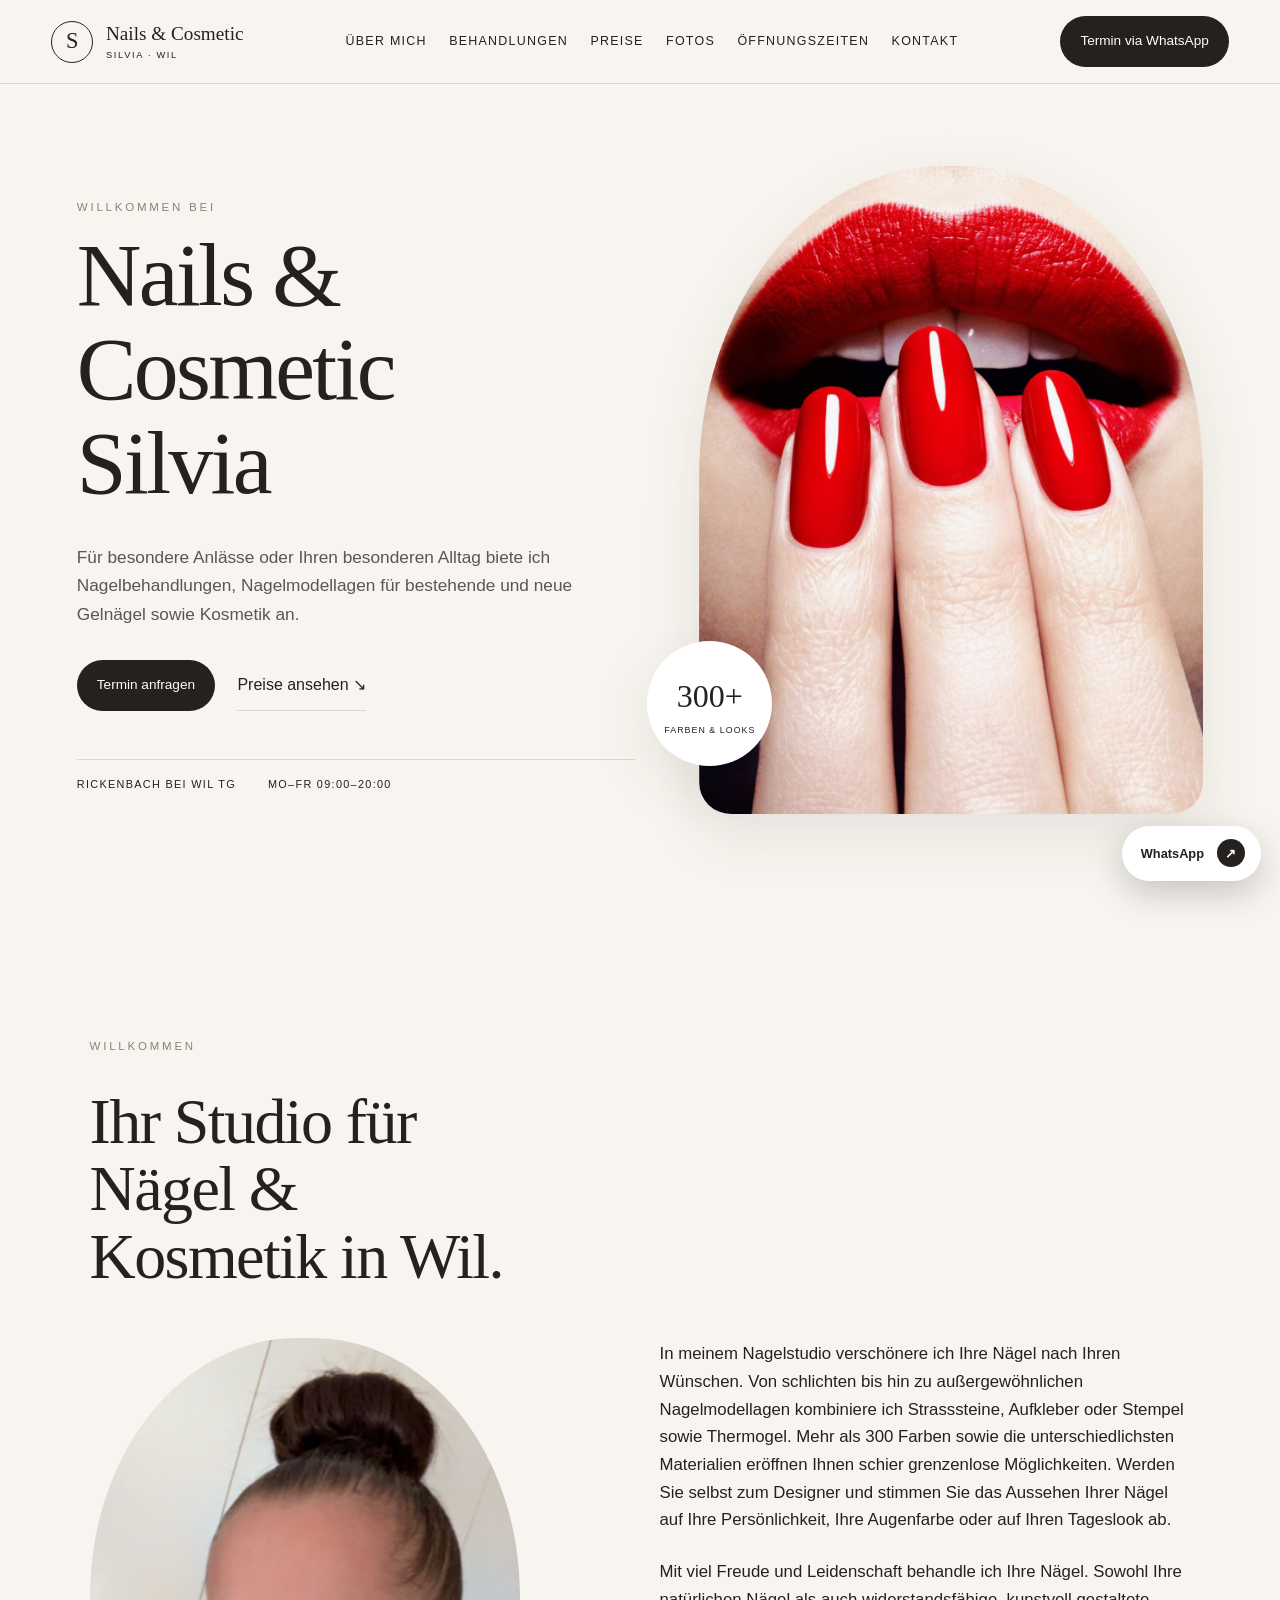
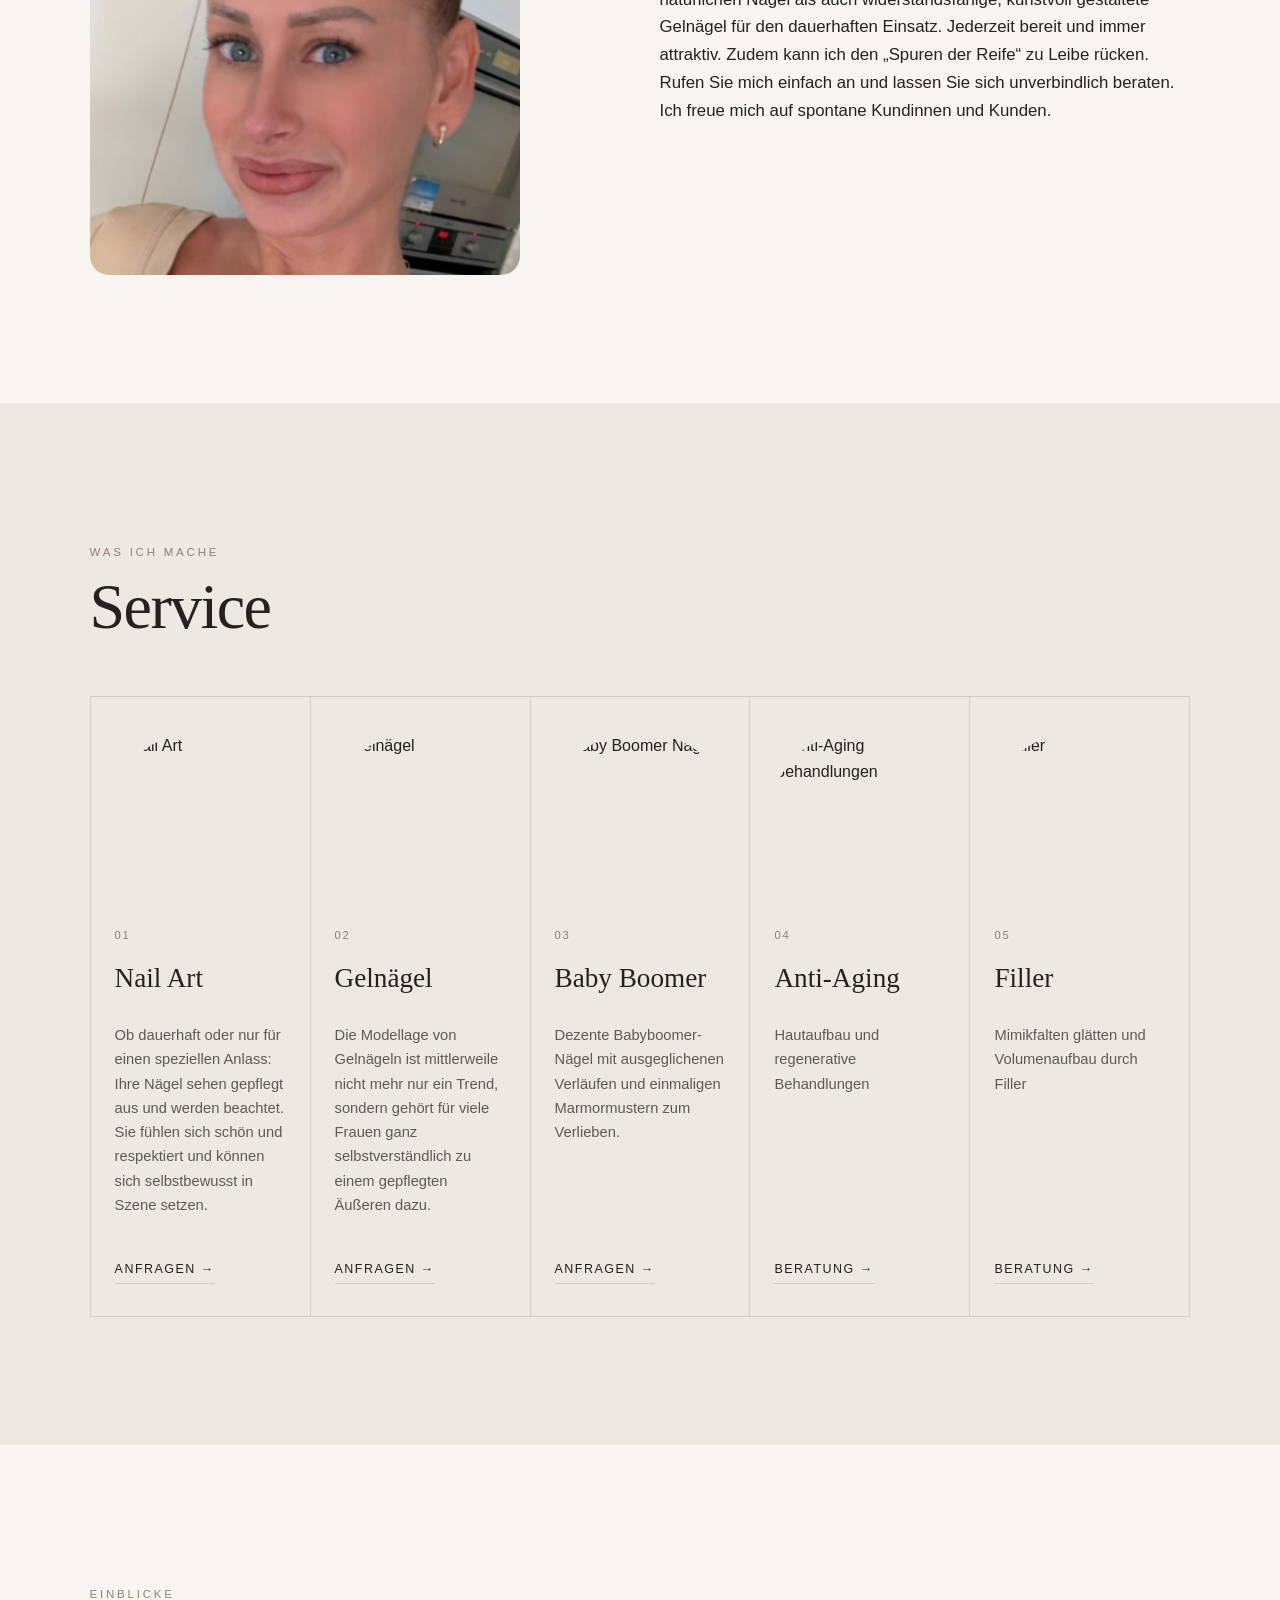
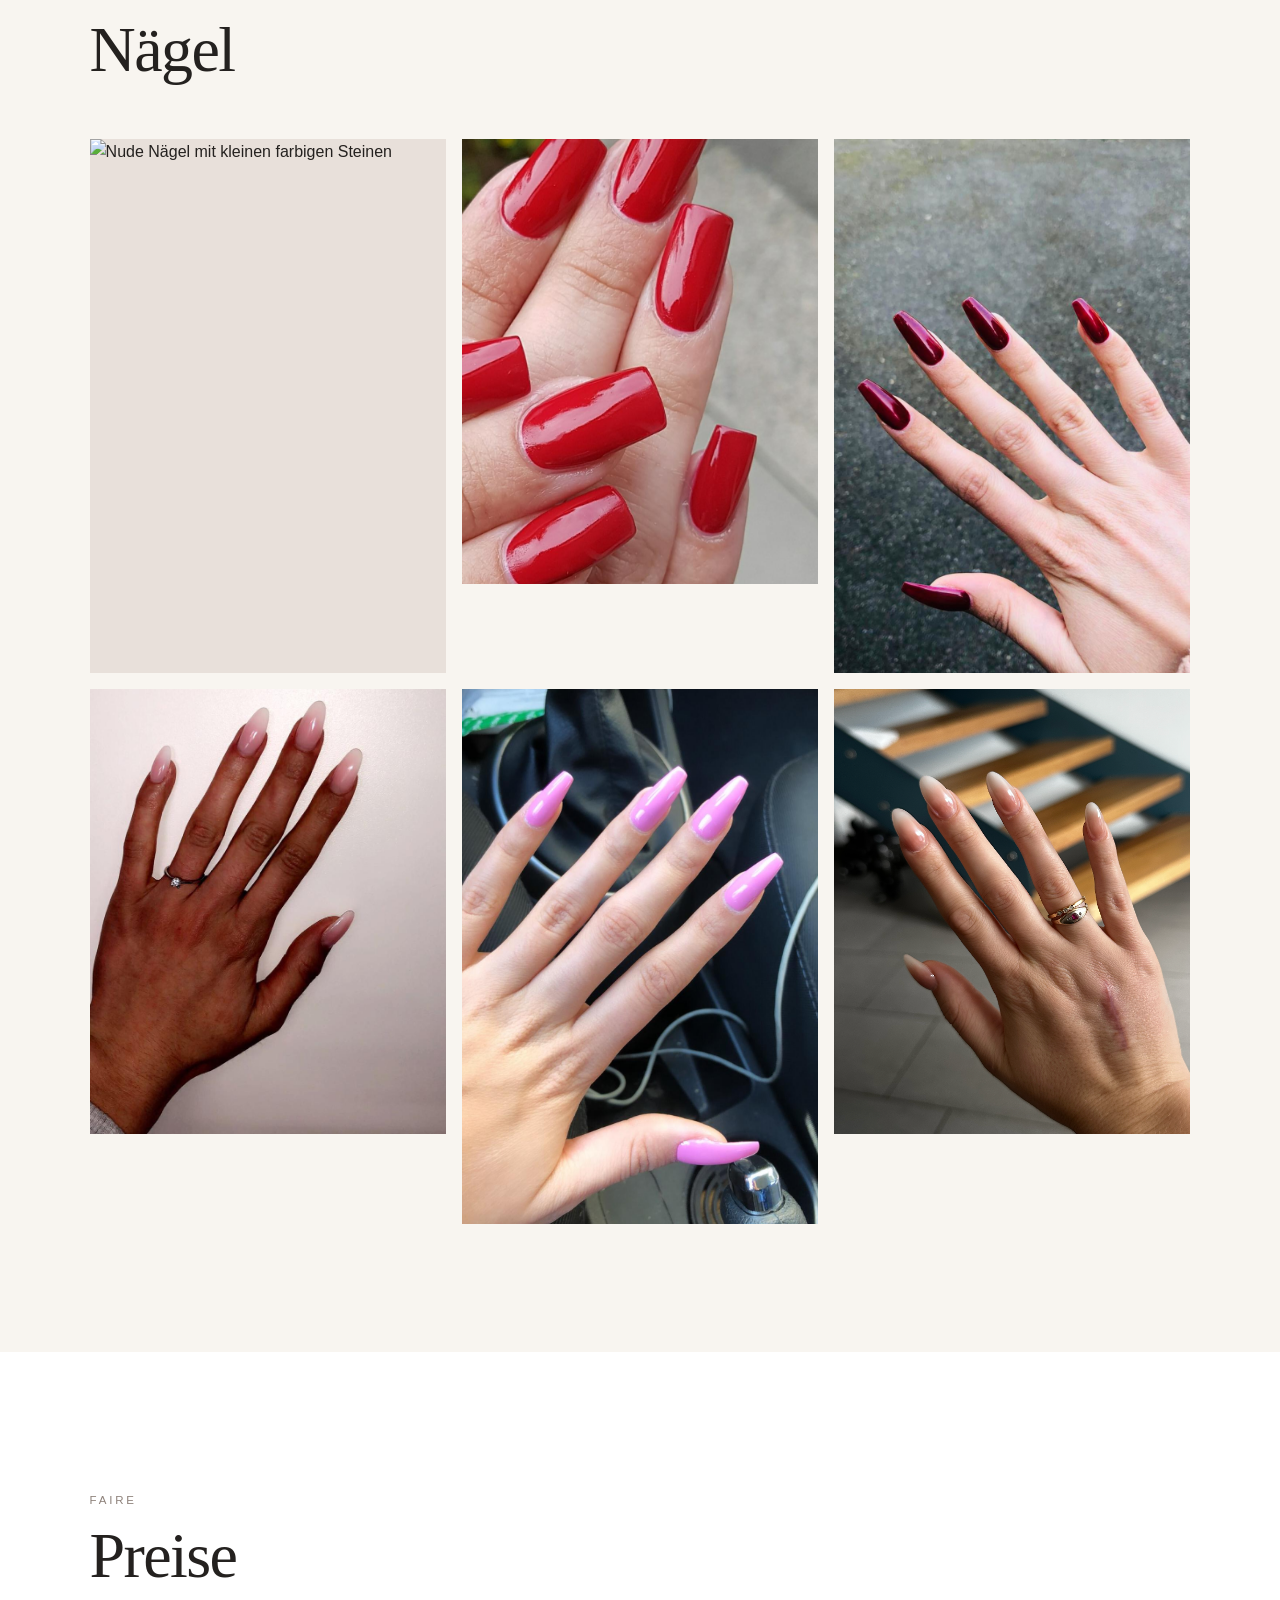
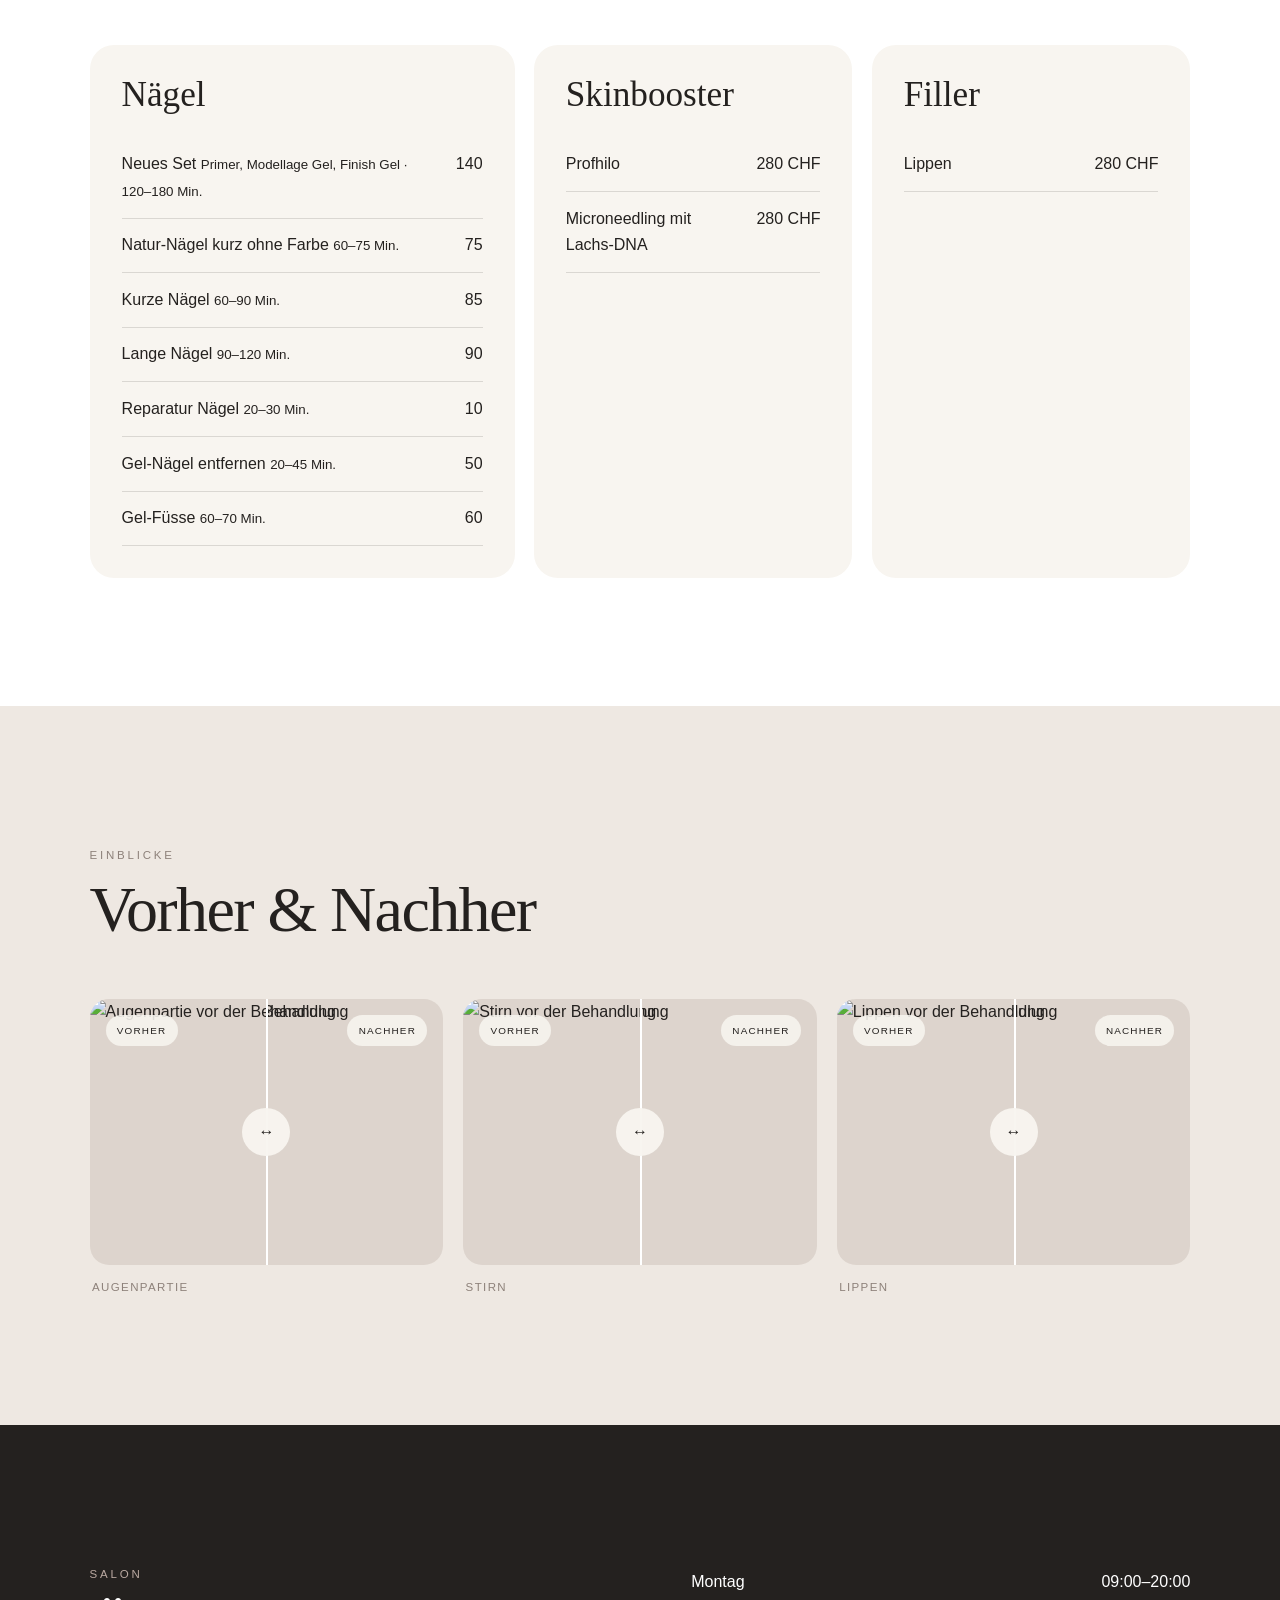
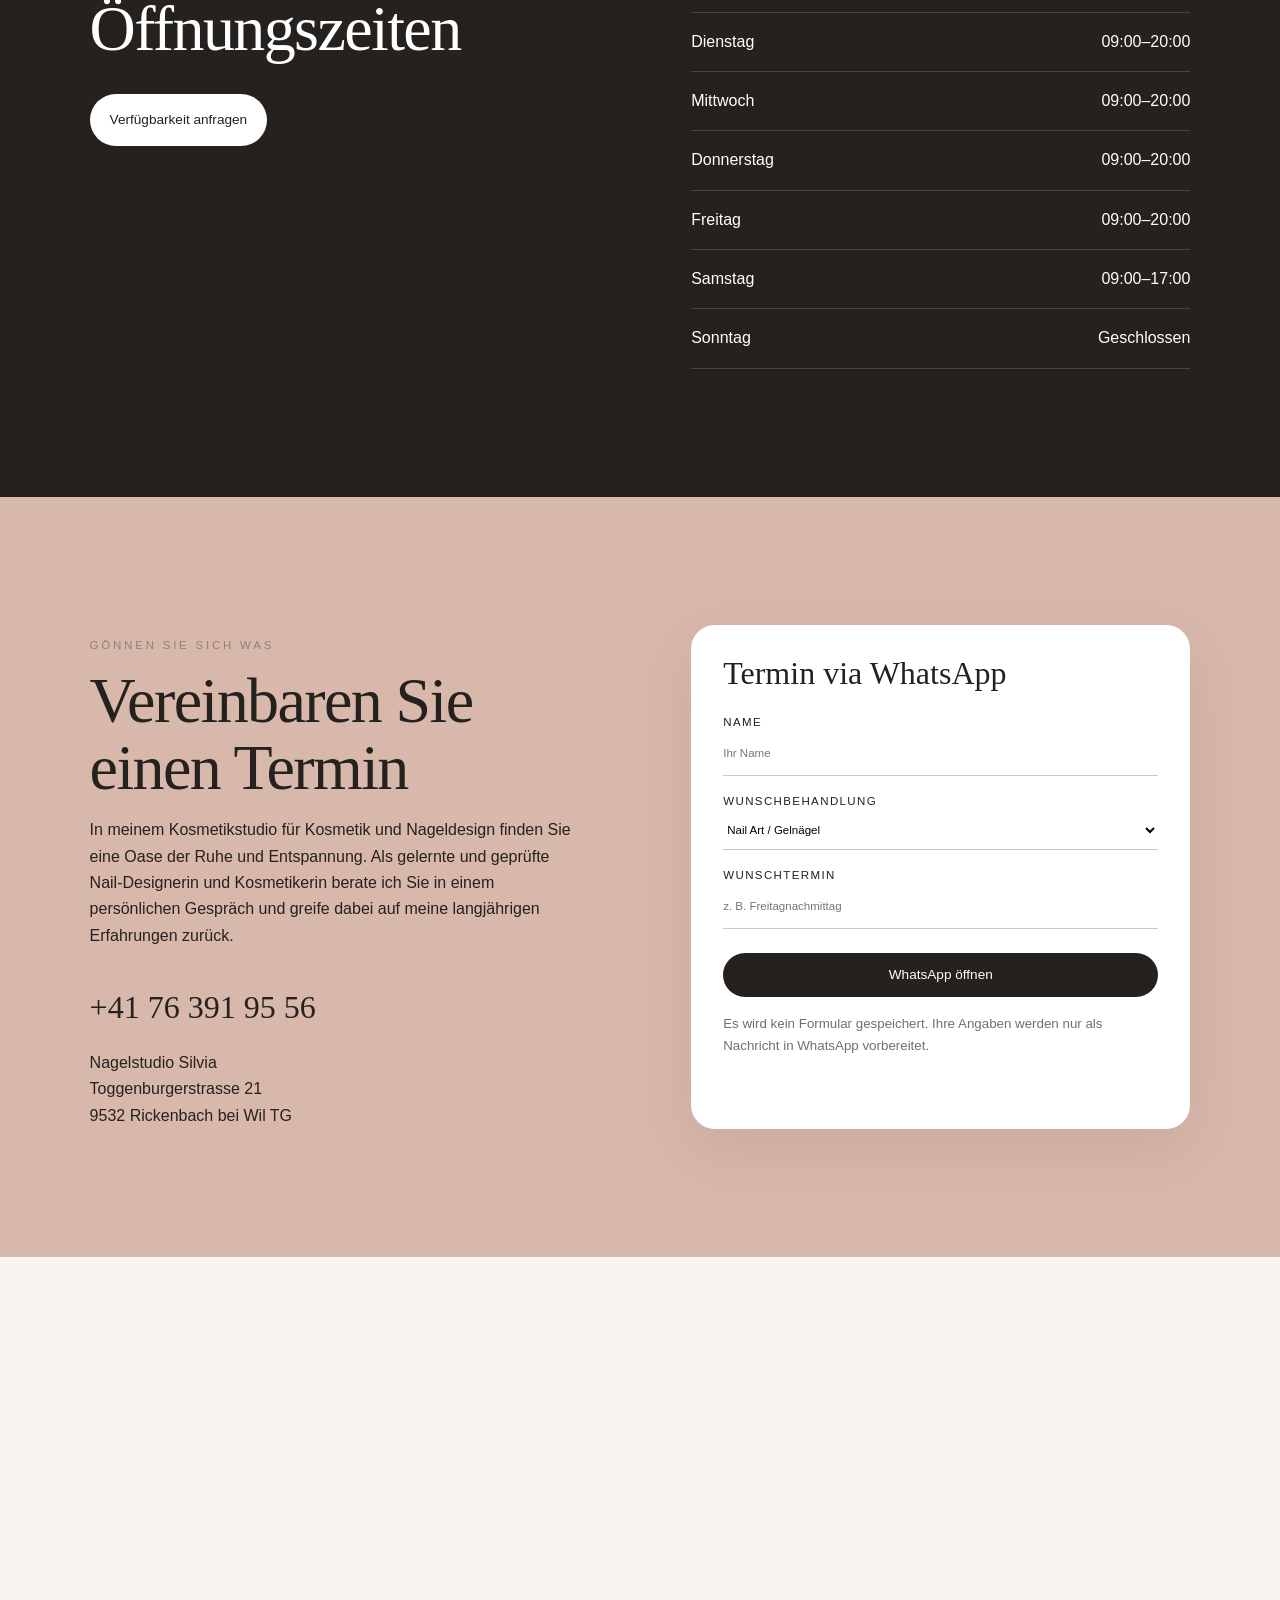
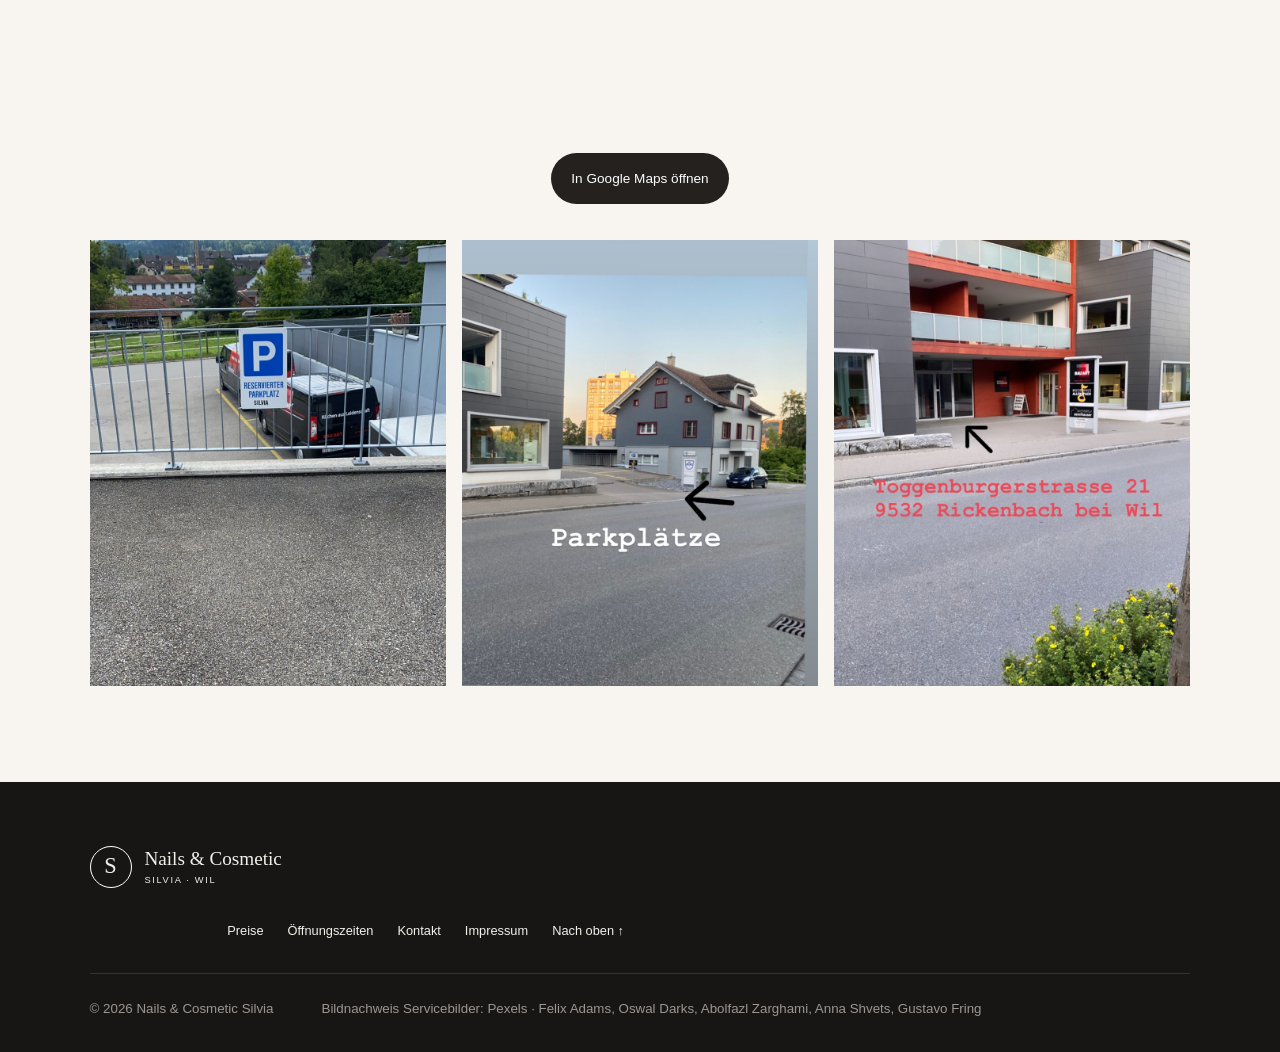
==== commit 66cc3171: "Replace Filler service image" ====
--- a/index.html
+++ b/index.html
@@ -83,7 +83,7 @@
     <section class="nail-gallery section" id="gallery" aria-label="Nagel Galerie">
       <div class="section-heading"><div><p class="eyebrow">Einblicke</p><h2>Nägel</h2></div></div>
       <div class="nail-gallery-grid">
-        <figure class="nail-shot nail-shot-tall"><img src="gallery-01.JPG" alt="Nude Nägel mit kleinen farbigen Steinen" loading="lazy"></figure>
+        <figure class="nail-shot nail-shot-tall"><img src="https://images.pexels.com/photos/4586711/pexels-photo-4586711.jpeg?auto=compress&cs=tinysrgb&w=900" alt="Nude Nägel mit kleinen farbigen Steinen" loading="lazy"></figure>
         <figure class="nail-shot"><img src="gallery-02.jpeg" alt="Glänzende rote Nägel" loading="lazy"></figure>
         <figure class="nail-shot nail-shot-tall"><img src="gallery-03.jpeg" alt="Lange dunkelrote Nägel" loading="lazy"></figure>
         <figure class="nail-shot"><img src="gallery-04.jpeg" alt="Nude Nägel in Mandelform" loading="lazy"></figure>
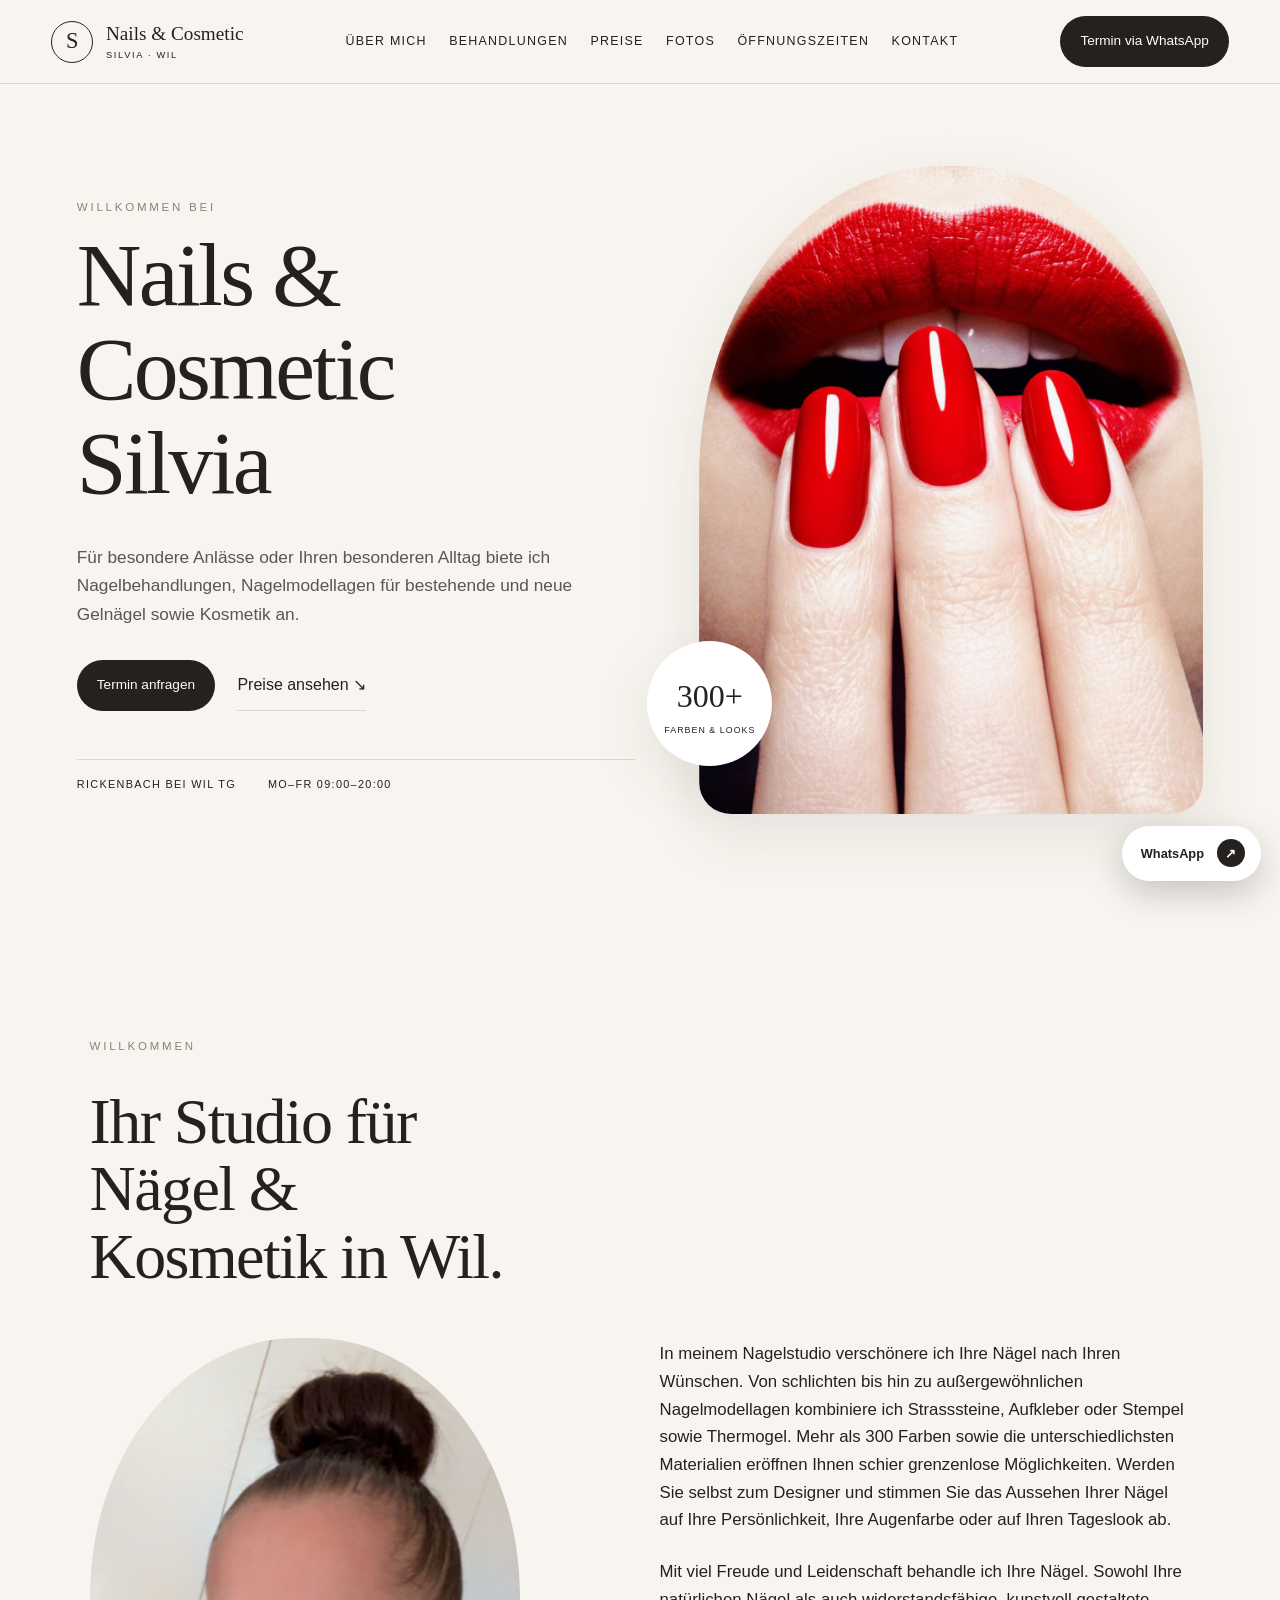
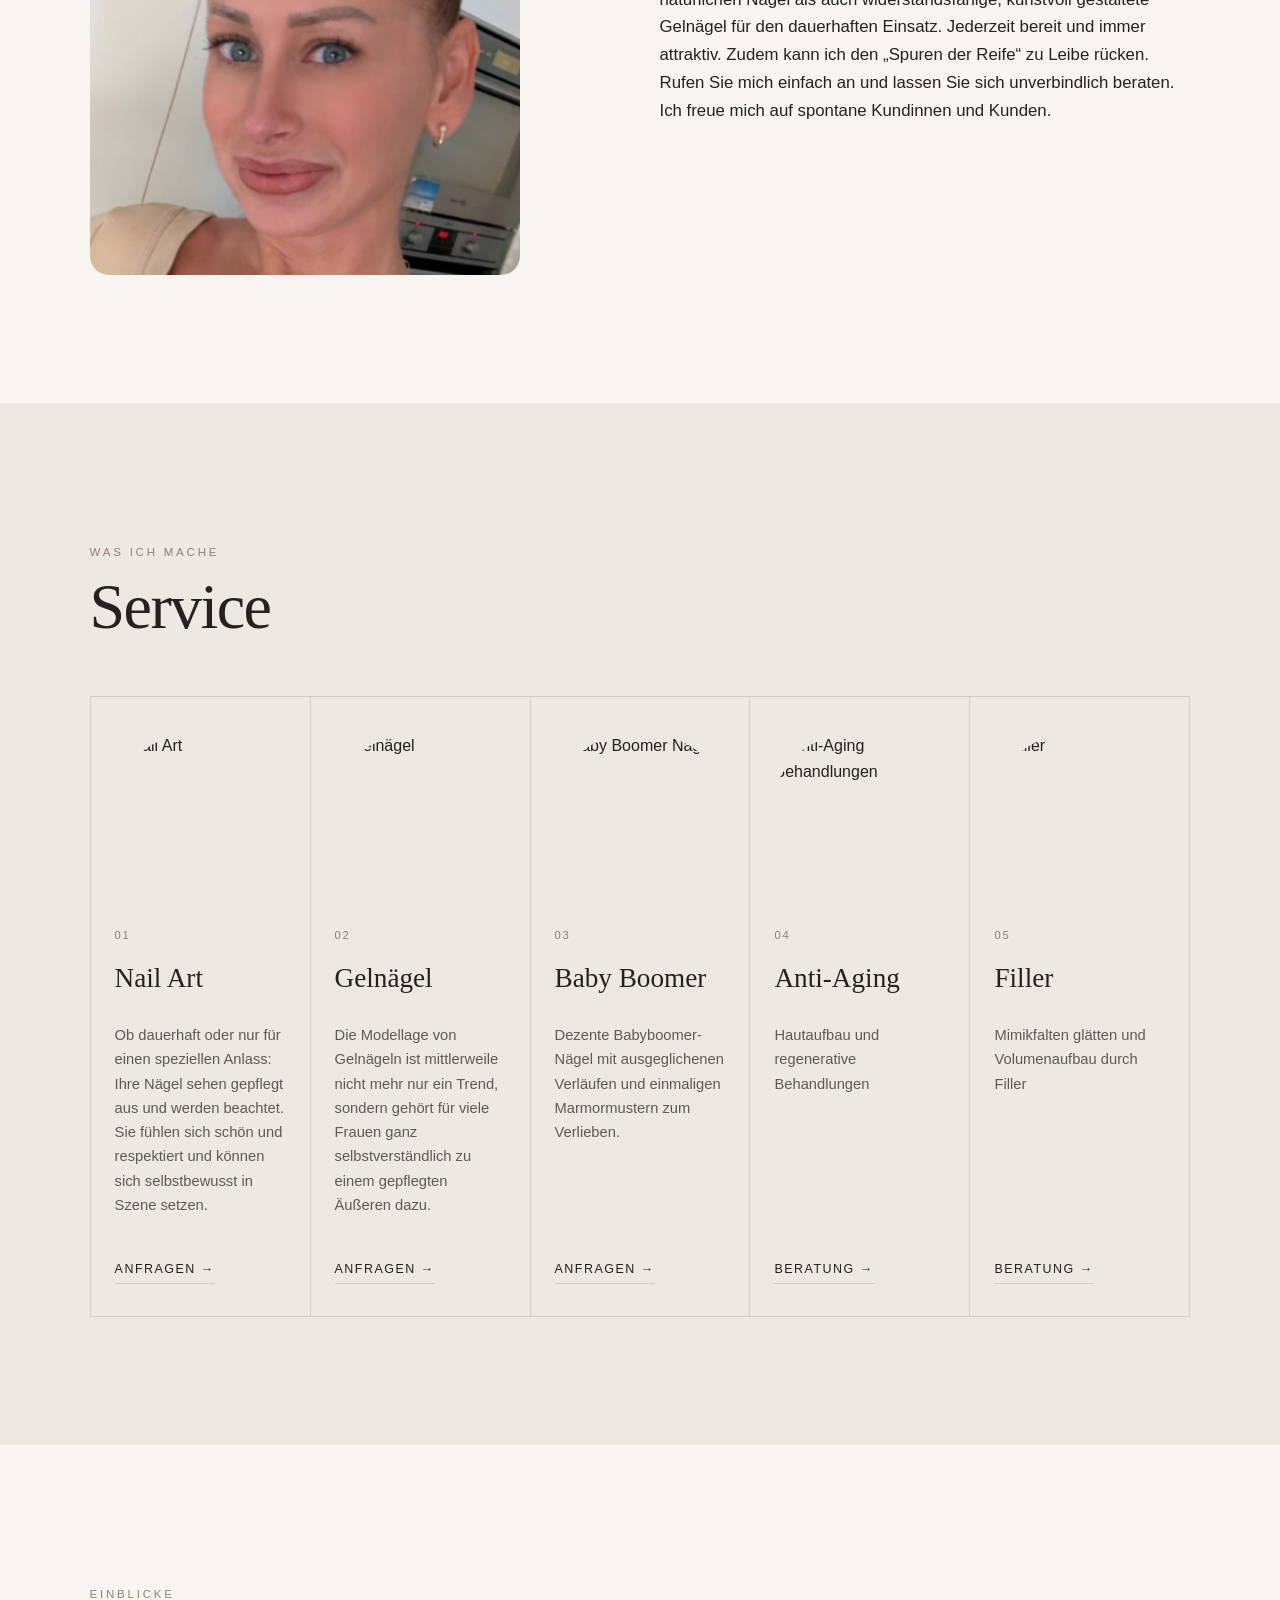
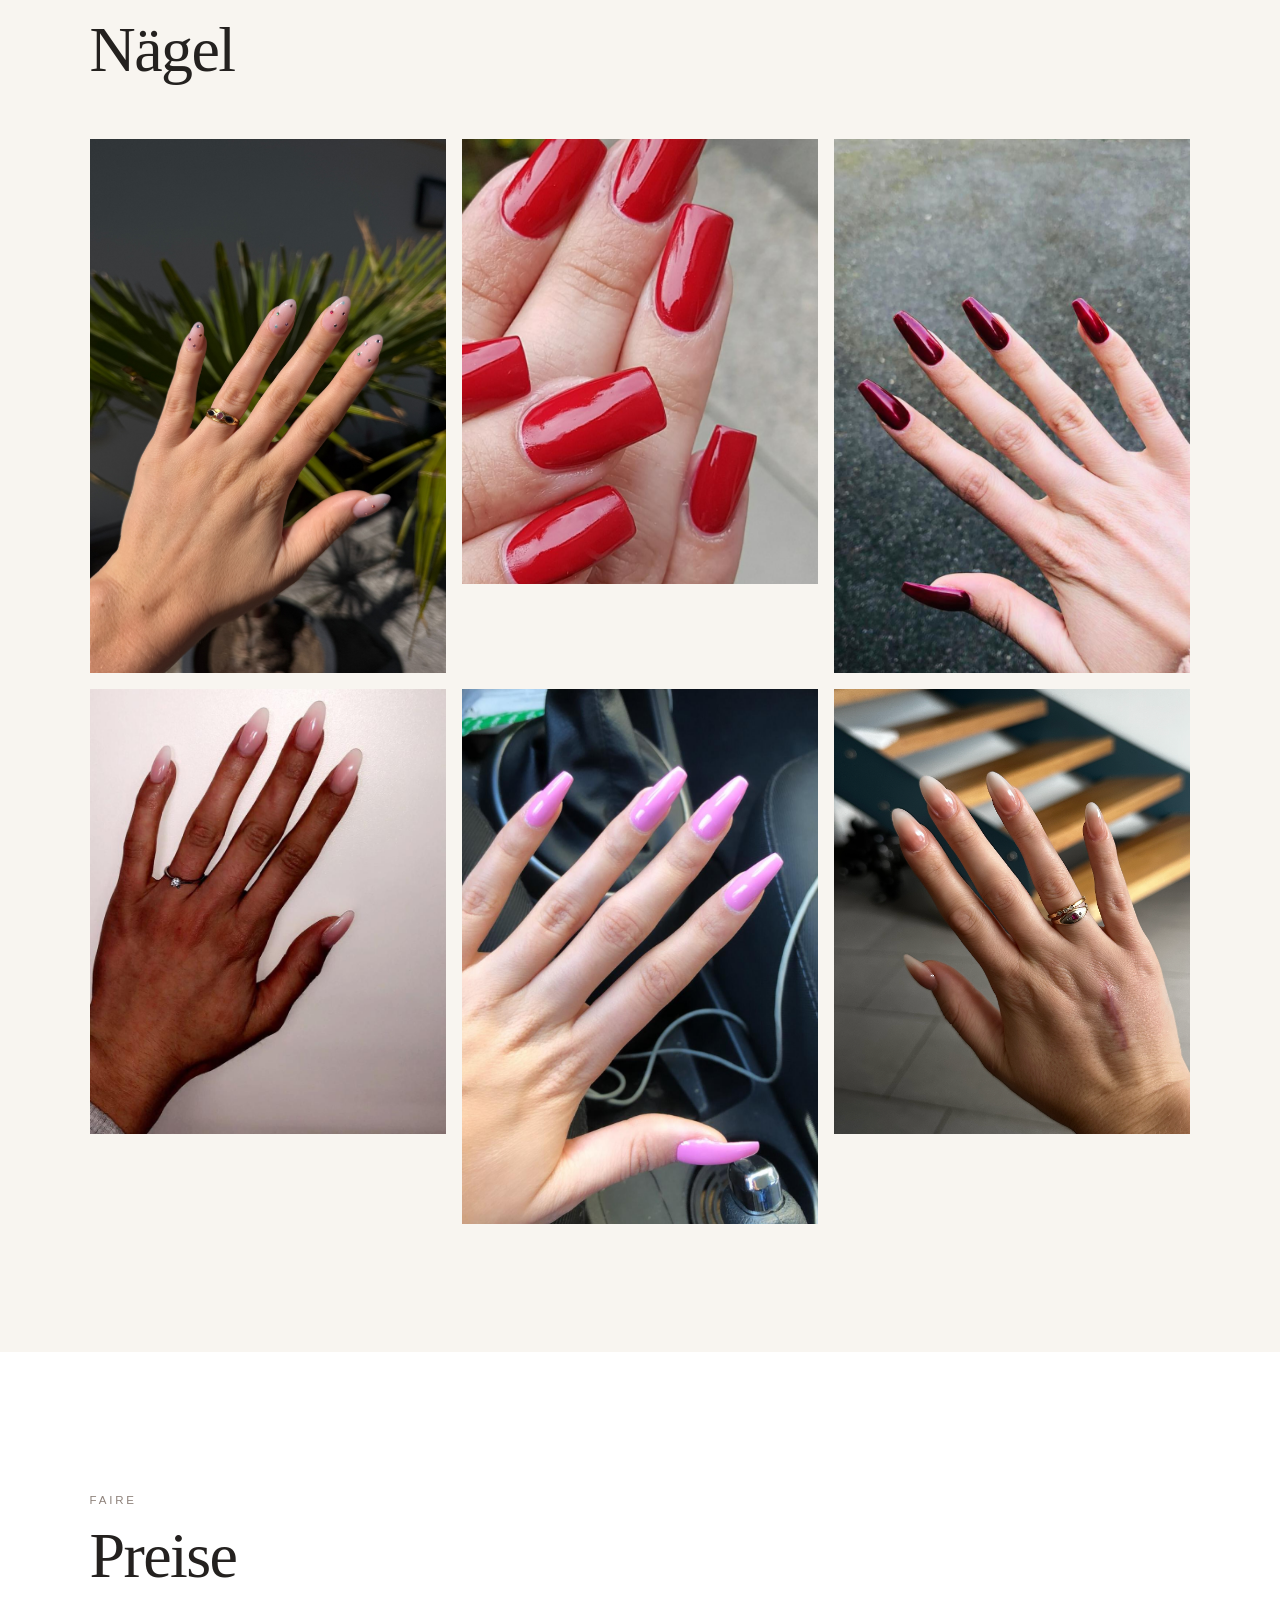
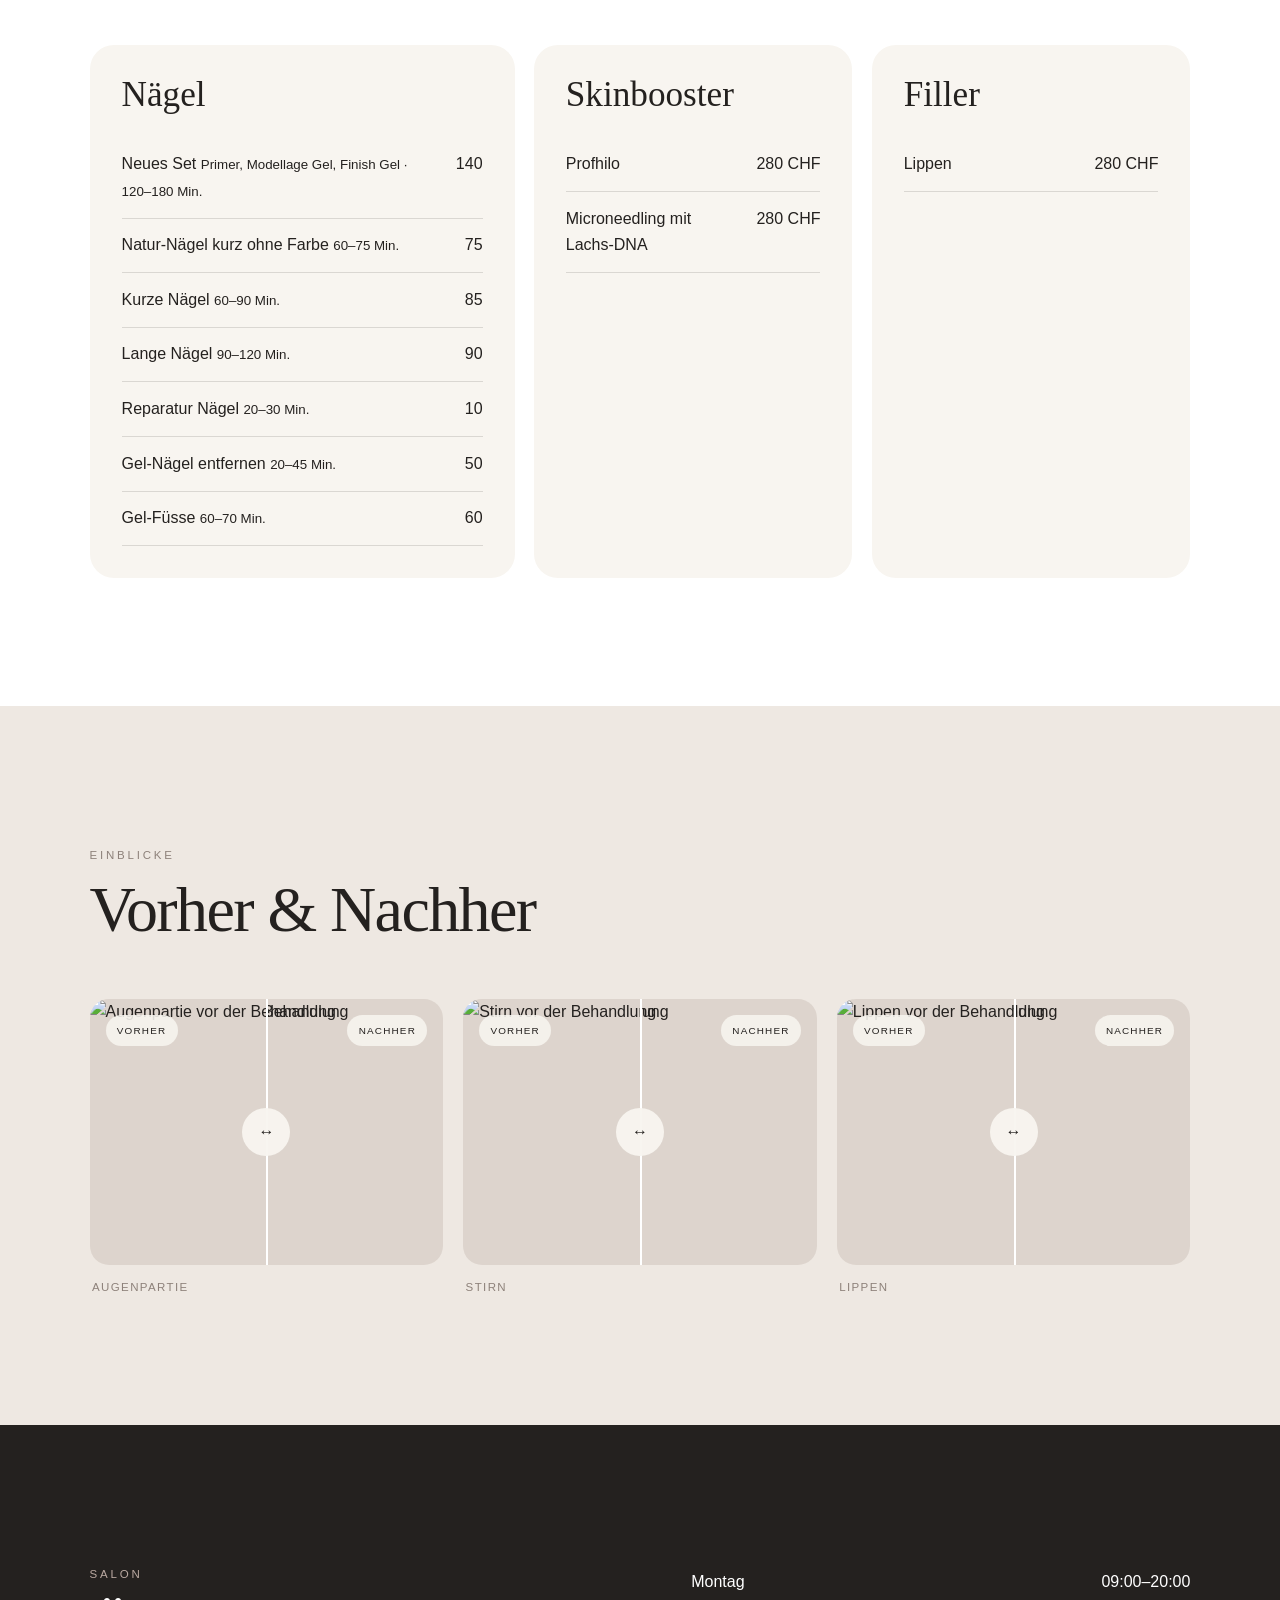
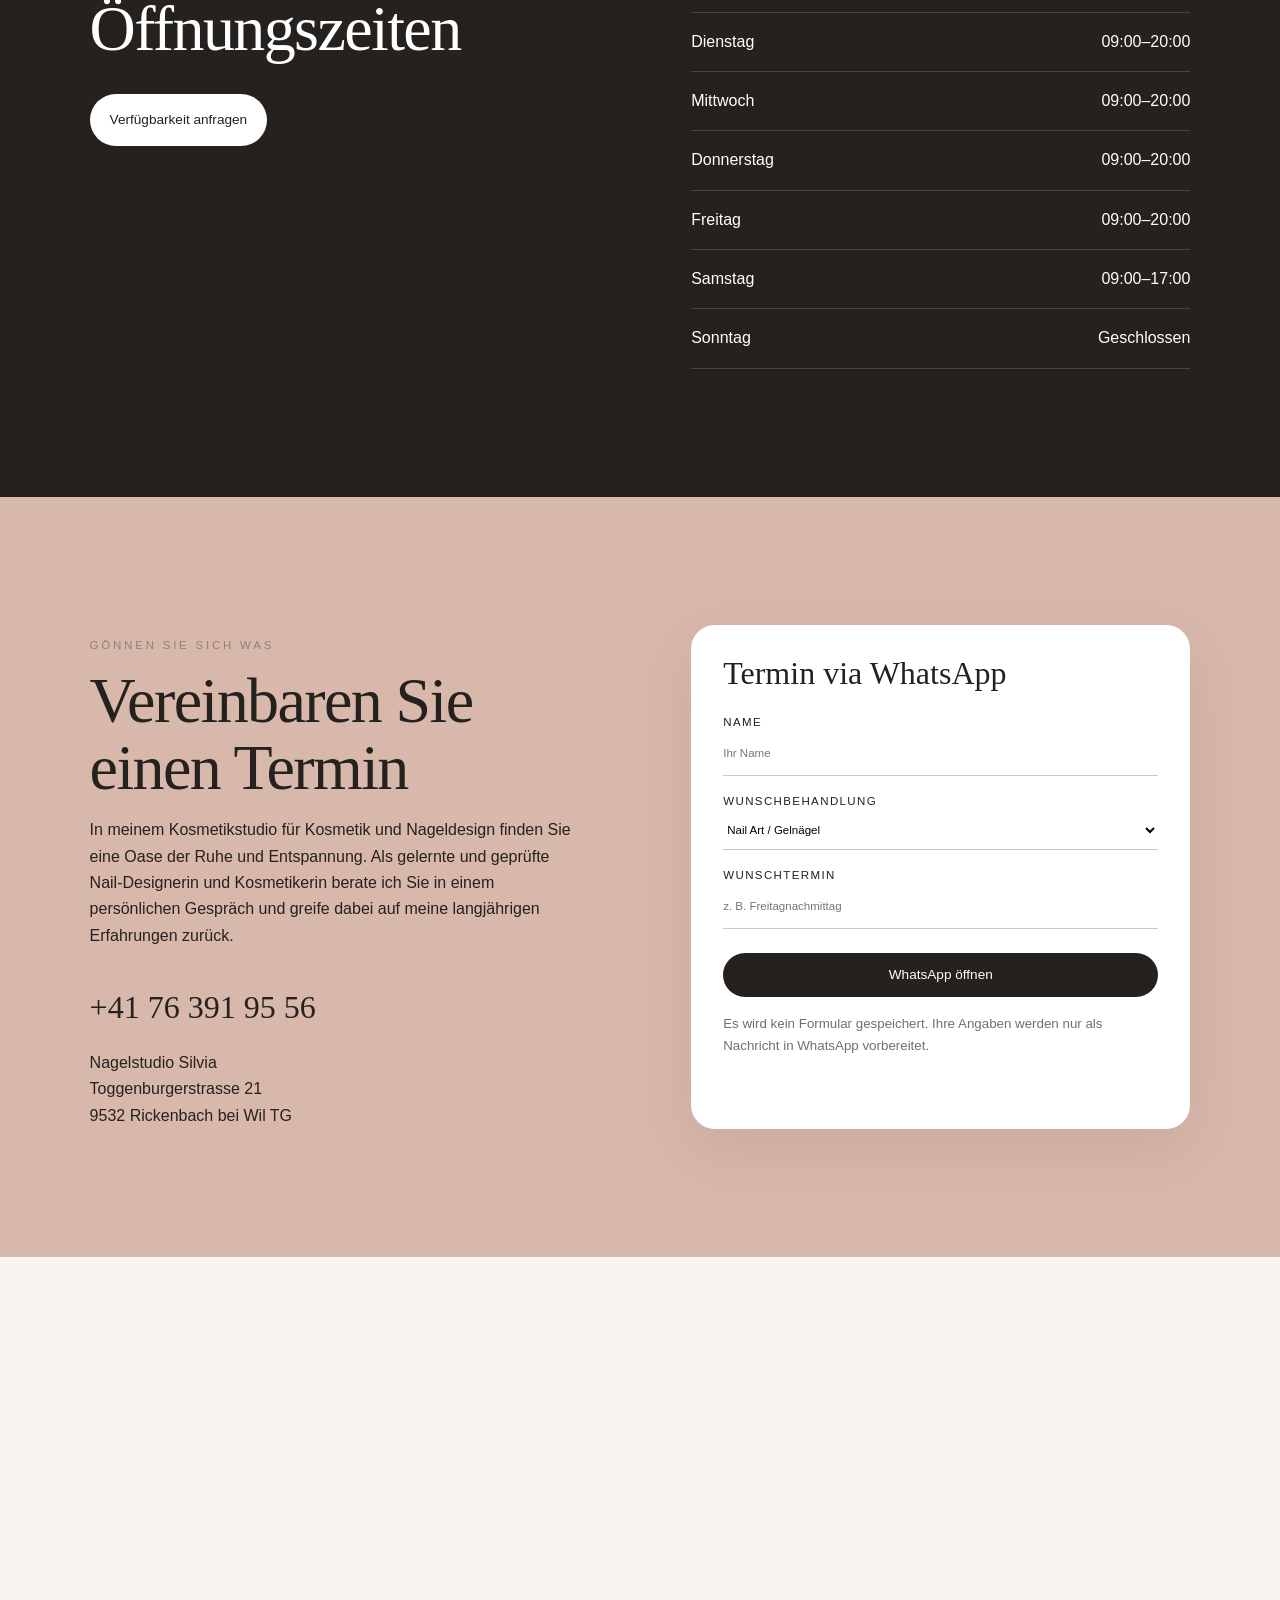
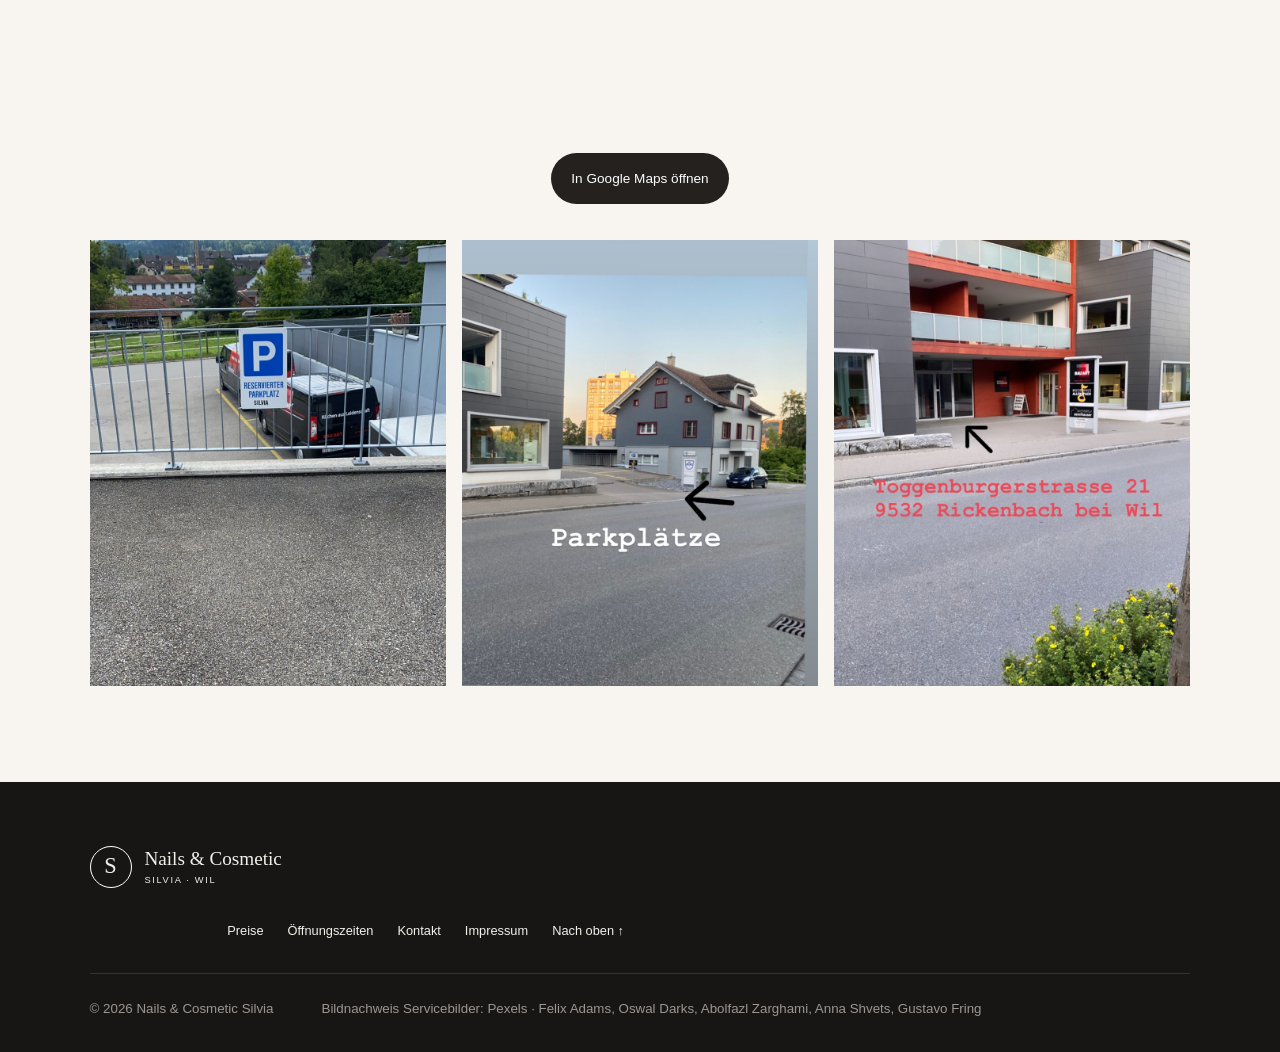
==== commit e9e640fd: "Use requested Pexels image for Filler" ====
--- a/index.html
+++ b/index.html
@@ -74,7 +74,7 @@
           <span class="index">04</span><h3>Anti-Aging</h3><p>Hautaufbau und regenerative Behandlungen</p><a href="https://wa.me/41763919556?text=Hallo%20Silvia%2C%20ich%20interessiere%20mich%20f%C3%BCr%20Anti-Aging-Behandlungen." target="_blank" rel="noopener">Beratung →</a>
         </article>
         <article class="service-card">
-          <div class="service-visual"><img src="https://images.pexels.com/photos/7446679/pexels-photo-7446679.jpeg?auto=compress&cs=tinysrgb&w=900" alt="Filler"></div>
+          <div class="service-visual"><img src="https://images.pexels.com/photos/4586711/pexels-photo-4586711.jpeg?auto=compress&cs=tinysrgb&w=900" alt="Filler"></div>
           <span class="index">05</span><h3>Filler</h3><p>Mimikfalten glätten und Volumenaufbau durch Filler</p><a href="https://wa.me/41763919556?text=Hallo%20Silvia%2C%20ich%20interessiere%20mich%20f%C3%BCr%20Filler." target="_blank" rel="noopener">Beratung →</a>
         </article>
       </div>
@@ -83,7 +83,7 @@
     <section class="nail-gallery section" id="gallery" aria-label="Nagel Galerie">
       <div class="section-heading"><div><p class="eyebrow">Einblicke</p><h2>Nägel</h2></div></div>
       <div class="nail-gallery-grid">
-        <figure class="nail-shot nail-shot-tall"><img src="https://images.pexels.com/photos/4586711/pexels-photo-4586711.jpeg?auto=compress&cs=tinysrgb&w=900" alt="Nude Nägel mit kleinen farbigen Steinen" loading="lazy"></figure>
+        <figure class="nail-shot nail-shot-tall"><img src="gallery-01.JPG" alt="Nude Nägel mit kleinen farbigen Steinen" loading="lazy"></figure>
         <figure class="nail-shot"><img src="gallery-02.jpeg" alt="Glänzende rote Nägel" loading="lazy"></figure>
         <figure class="nail-shot nail-shot-tall"><img src="gallery-03.jpeg" alt="Lange dunkelrote Nägel" loading="lazy"></figure>
         <figure class="nail-shot"><img src="gallery-04.jpeg" alt="Nude Nägel in Mandelform" loading="lazy"></figure>
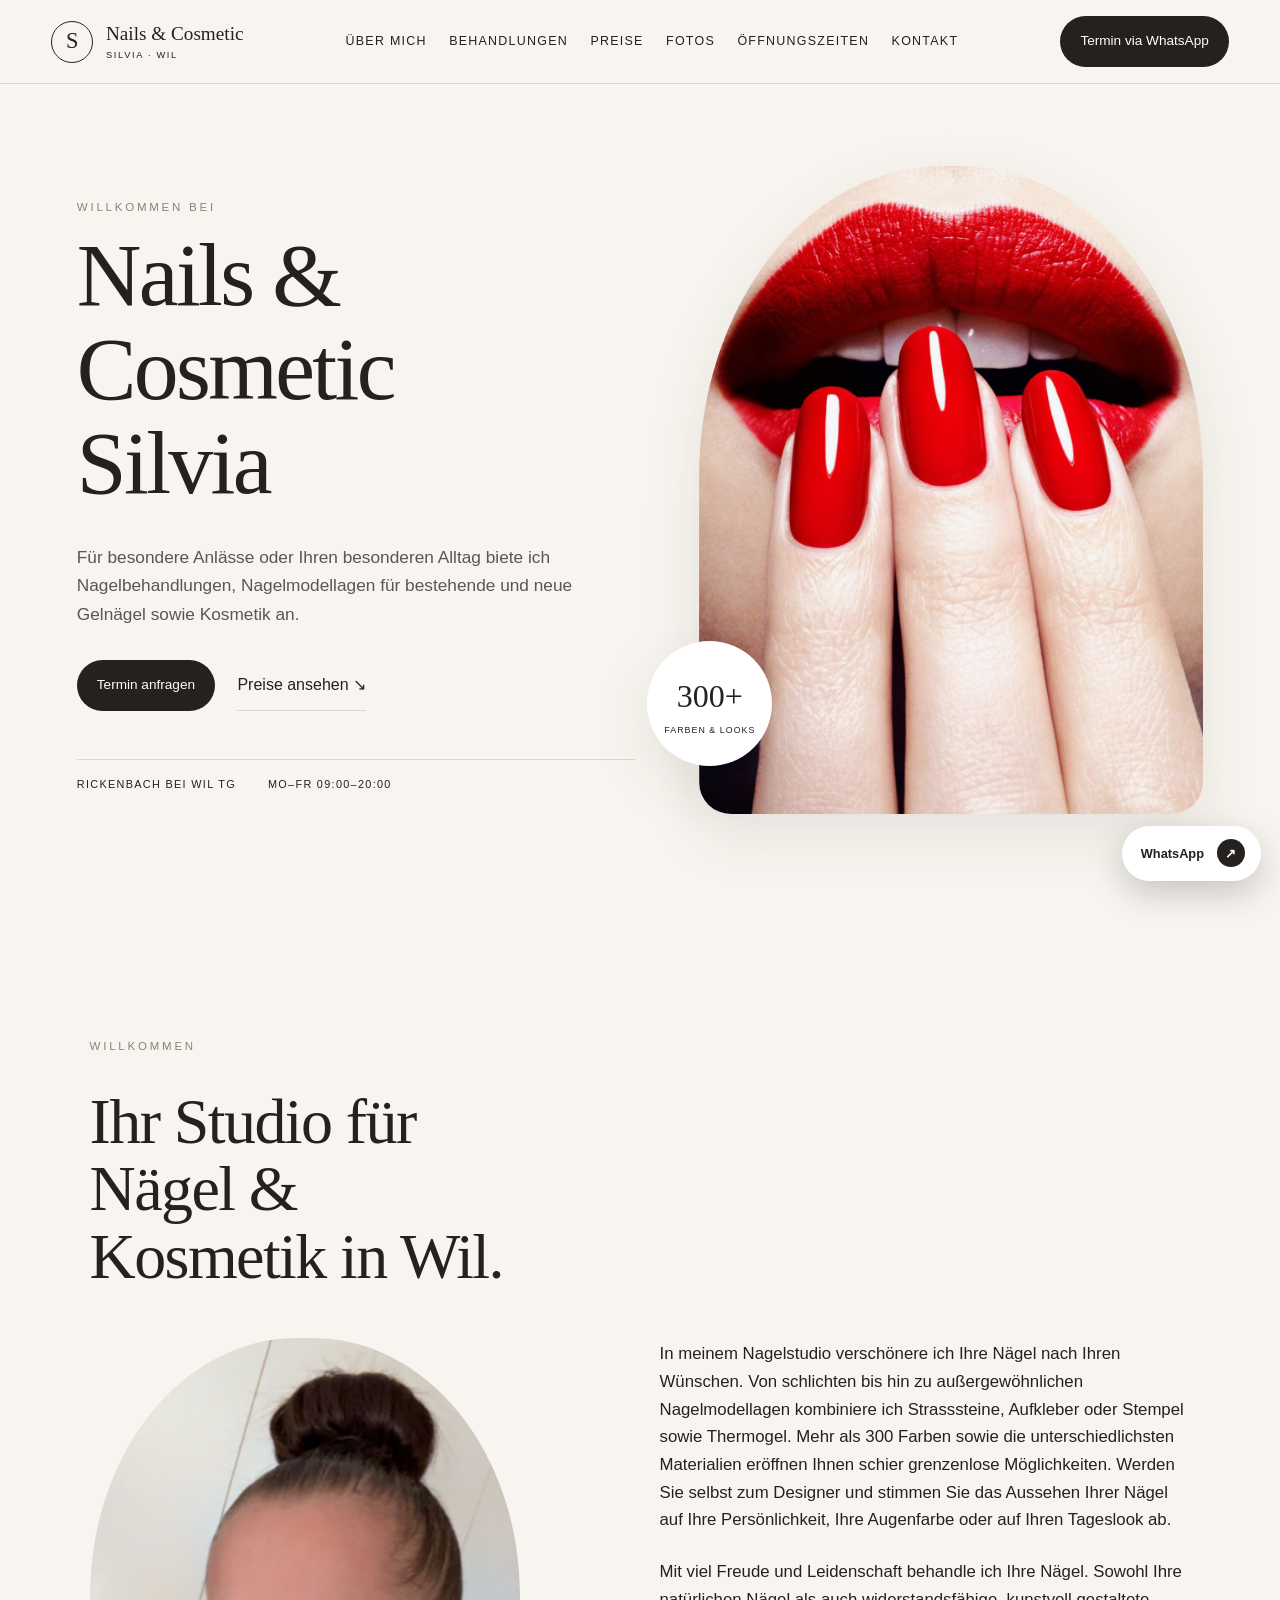
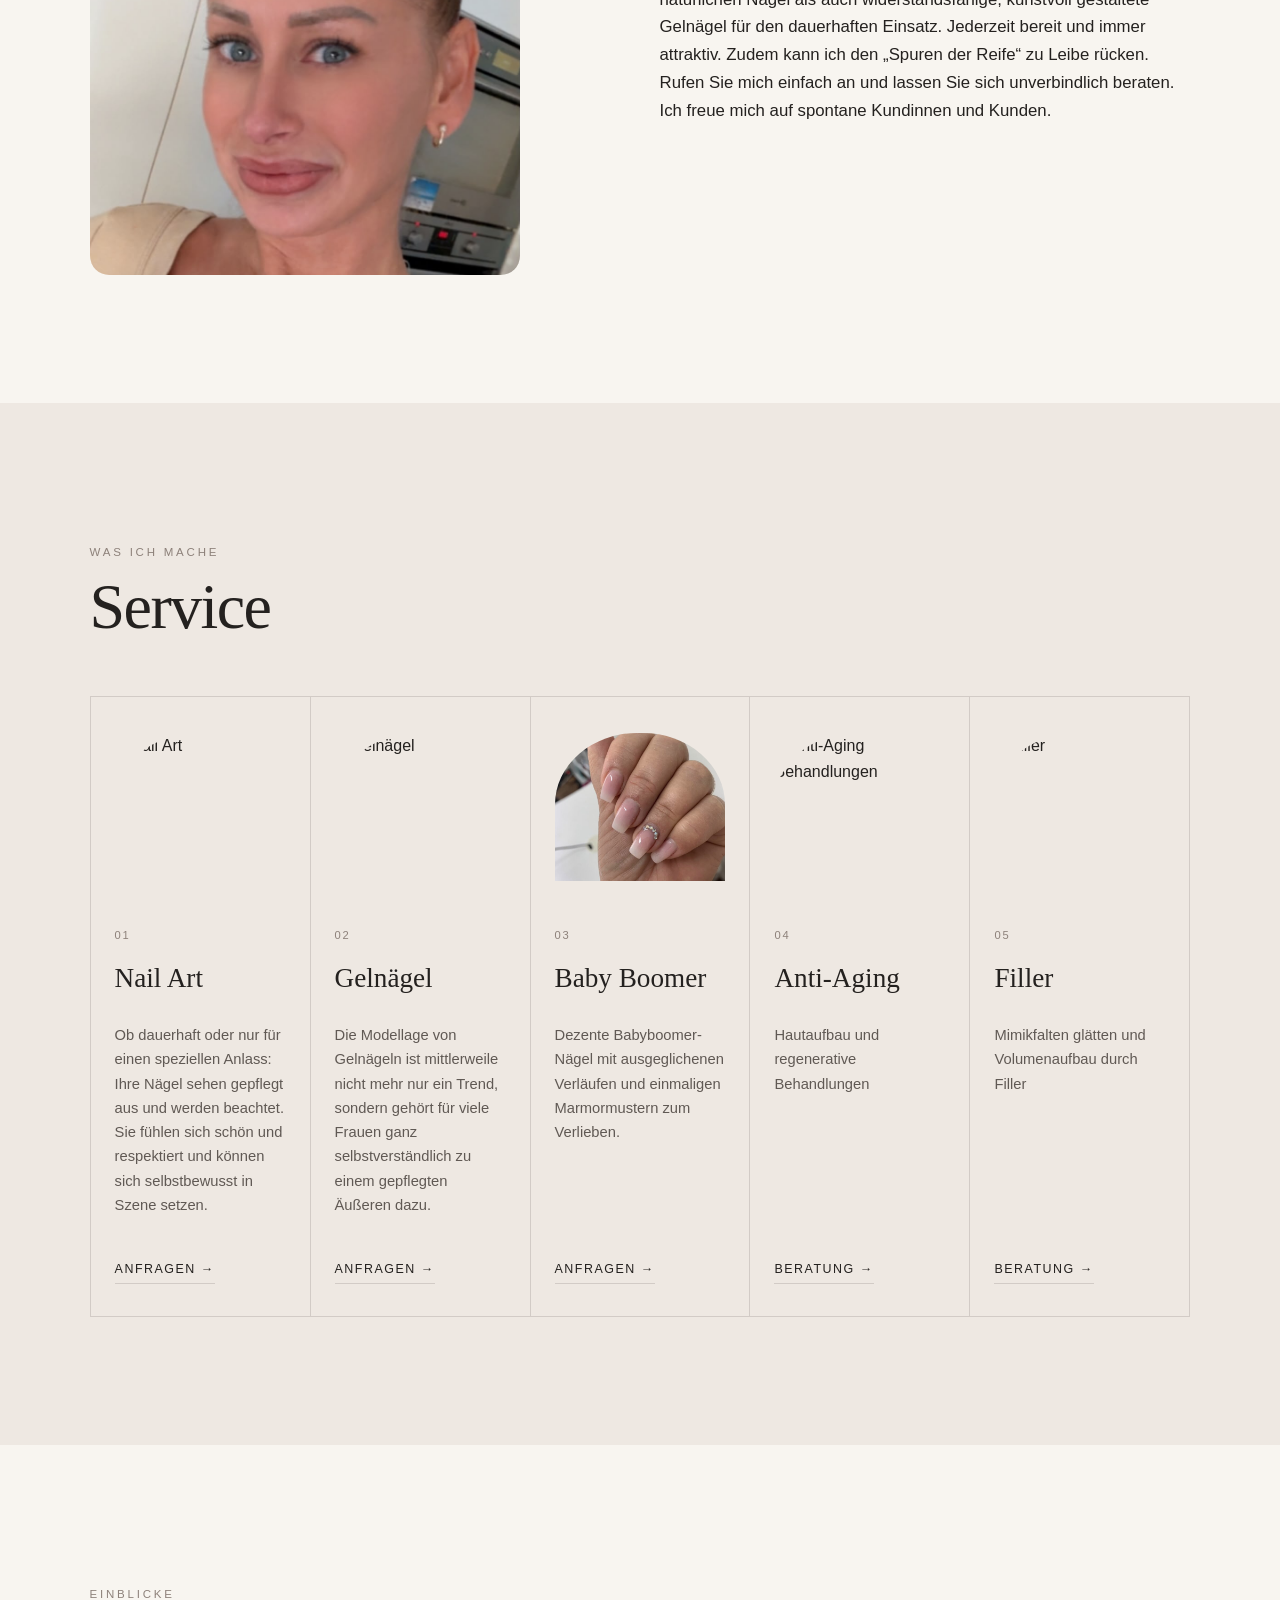
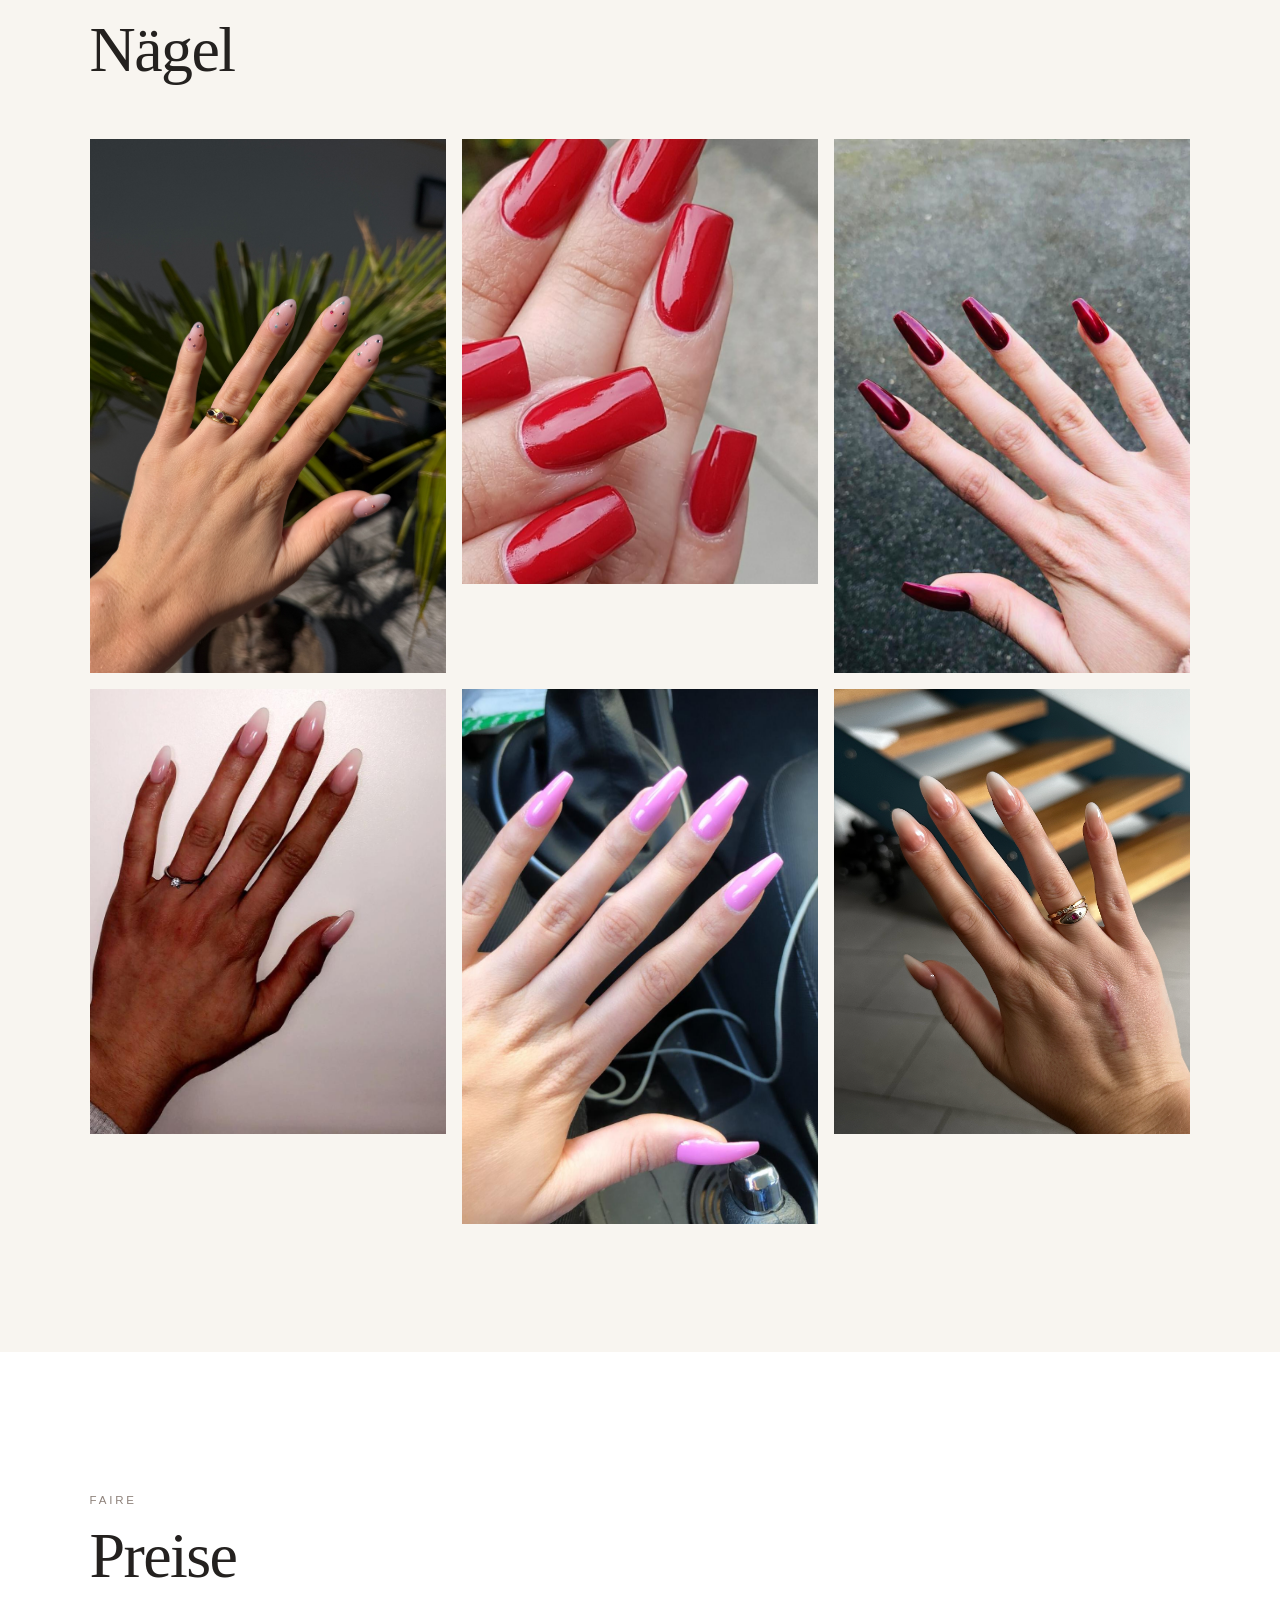
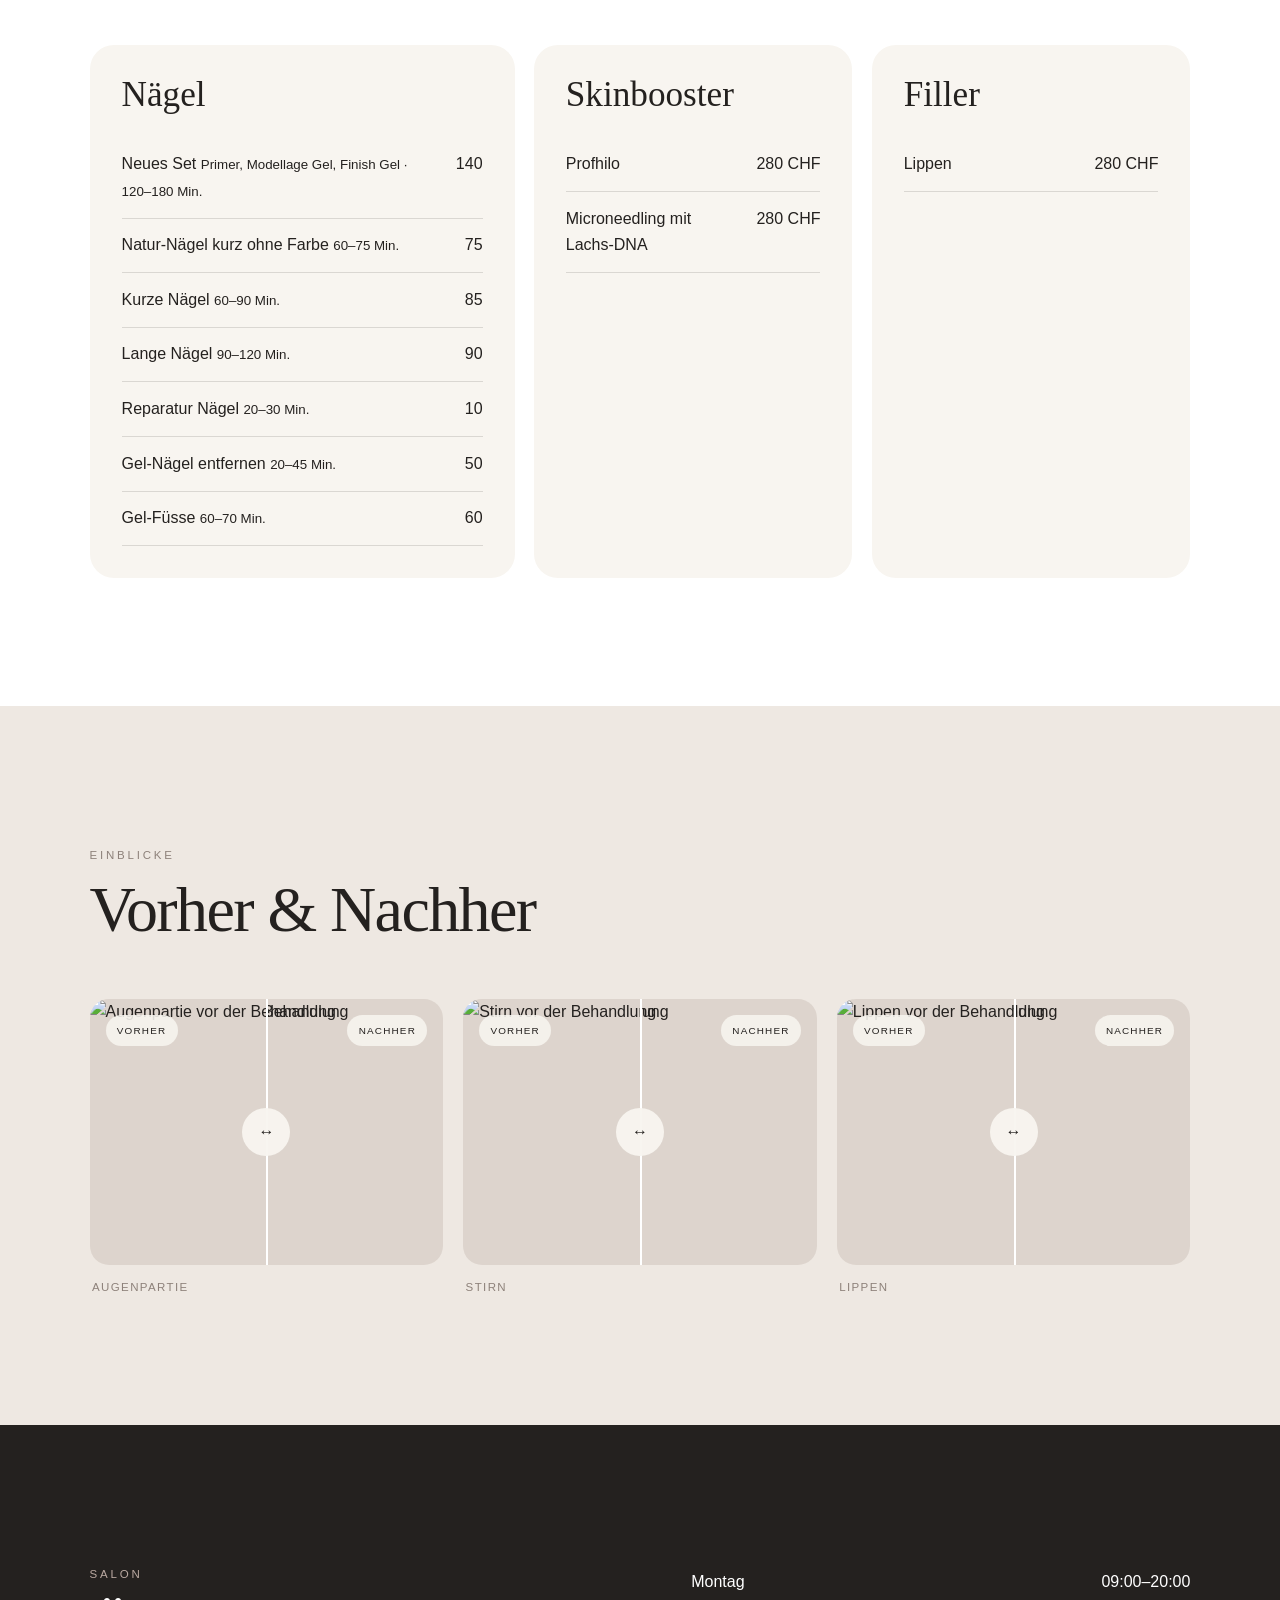
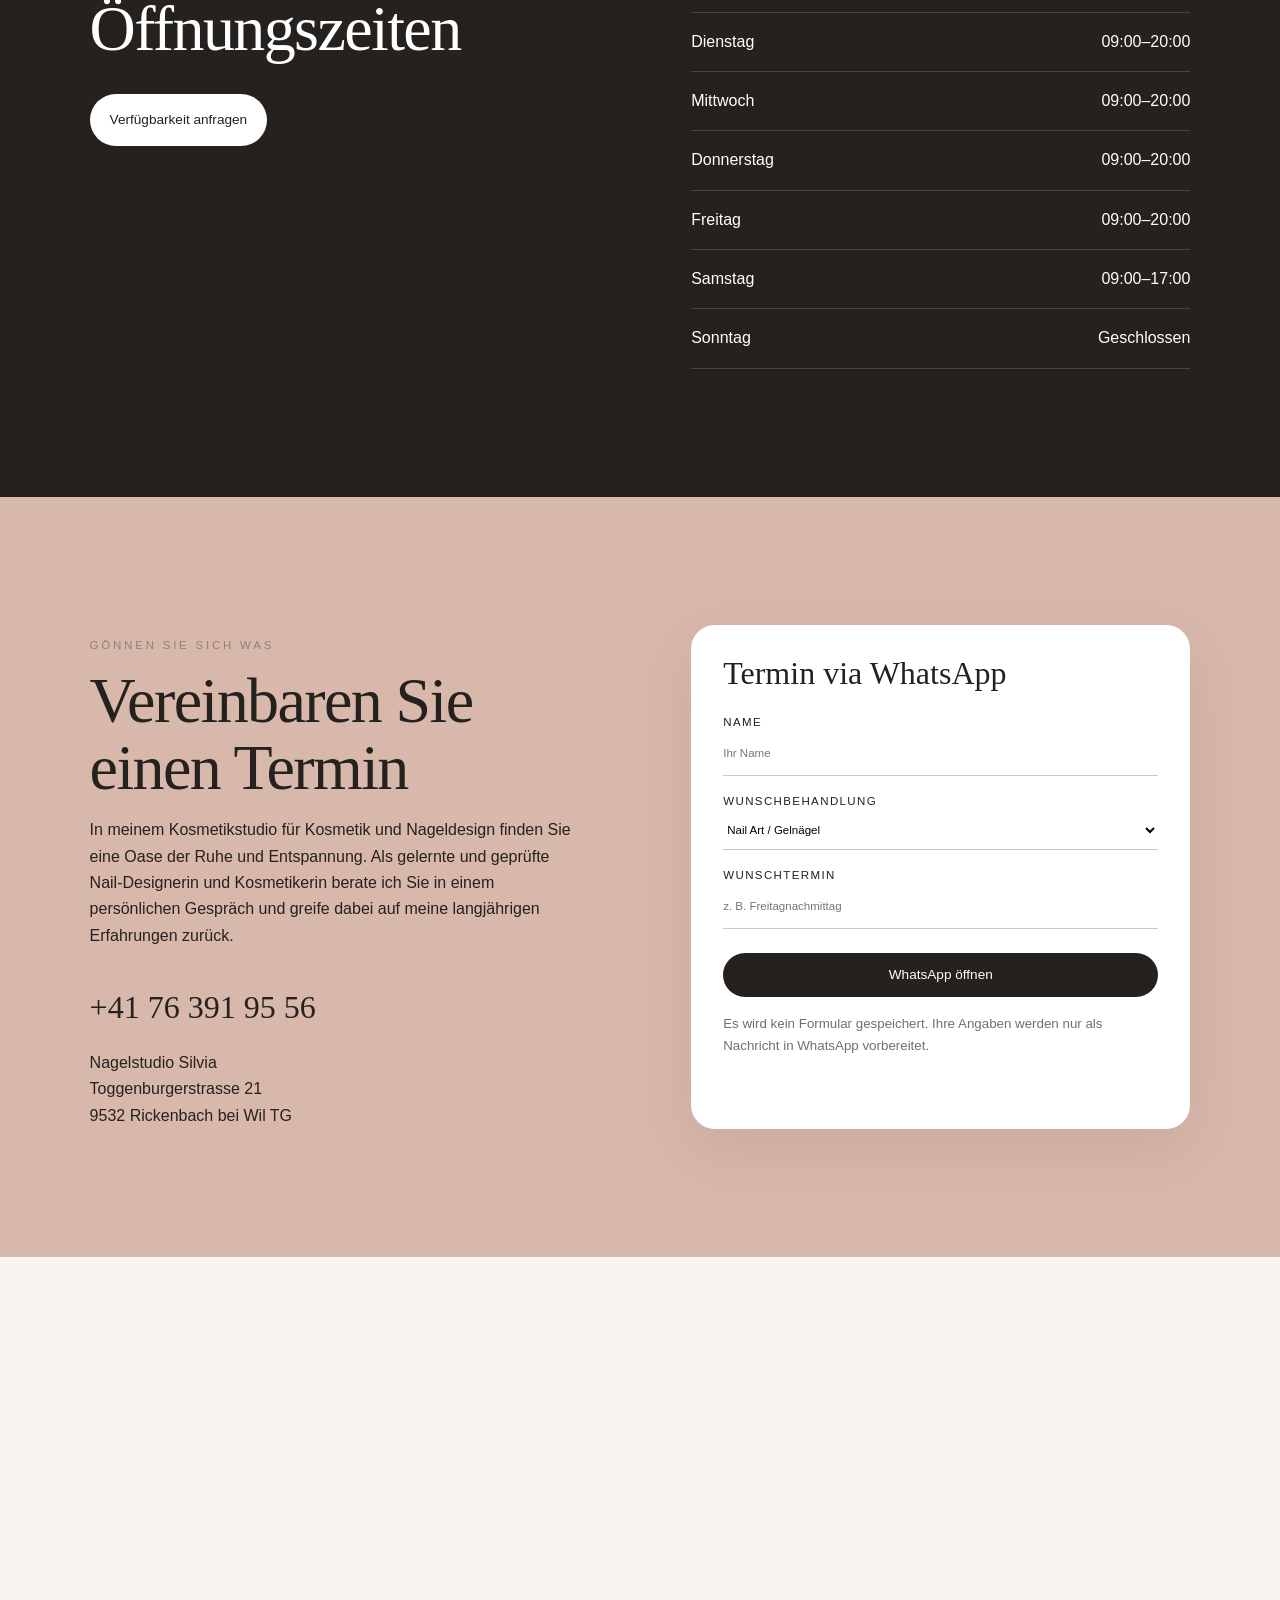
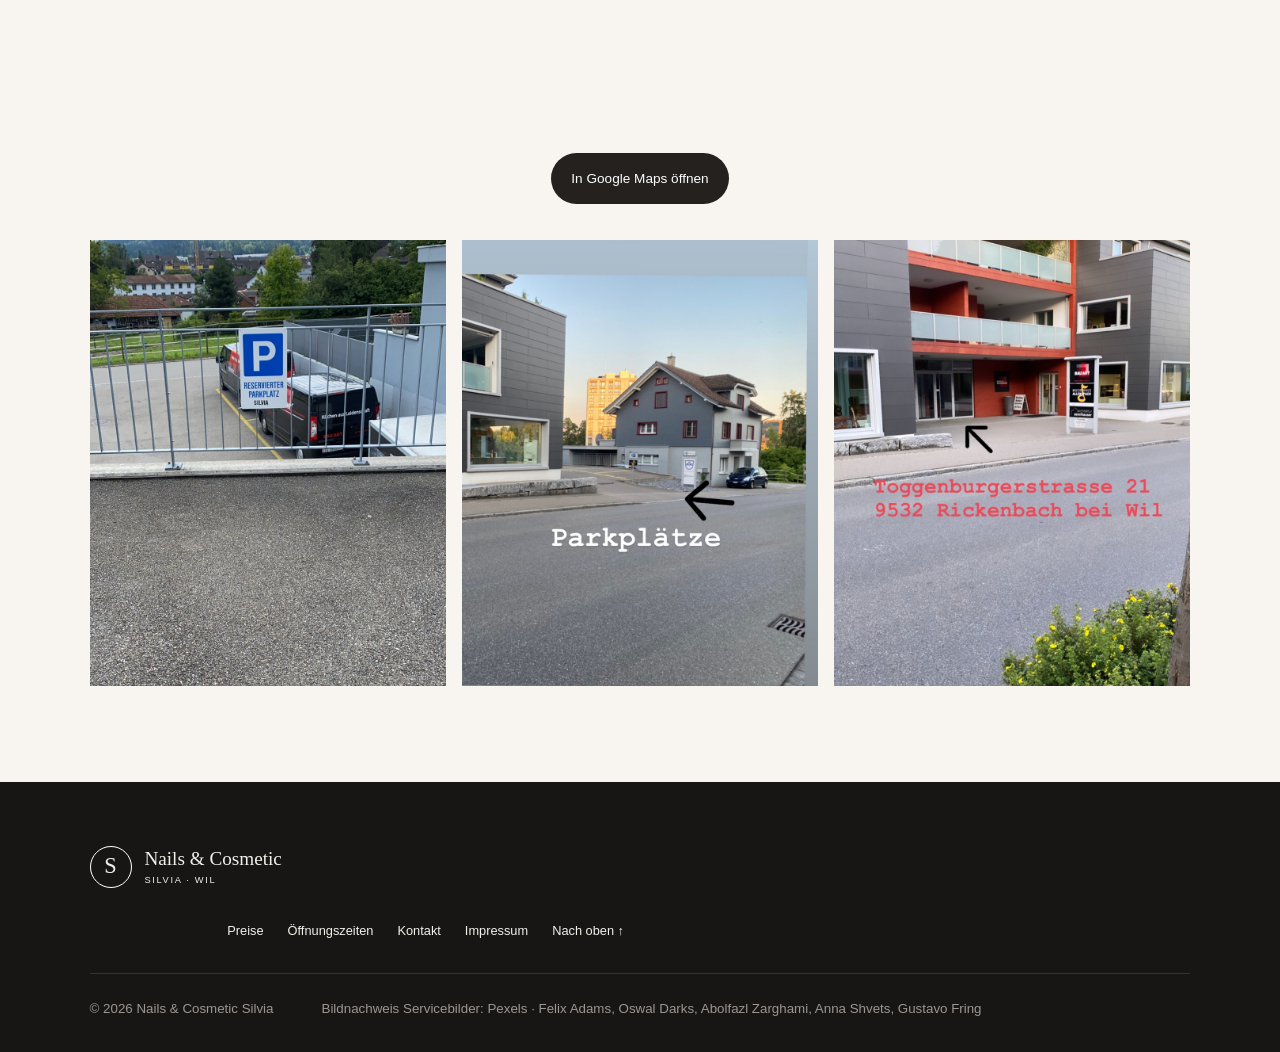
==== commit 0362b110: "Use local PNG before and after images" ====
--- a/index.html
+++ b/index.html
@@ -66,7 +66,7 @@
           <span class="index">02</span><h3>Gelnägel</h3><p>Die Modellage von Gelnägeln ist mittlerweile nicht mehr nur ein Trend, sondern gehört für viele Frauen ganz selbstverständlich zu einem gepflegten Äußeren dazu.</p><a href="https://wa.me/41763919556?text=Hallo%20Silvia%2C%20ich%20interessiere%20mich%20f%C3%BCr%20Geln%C3%A4gel." target="_blank" rel="noopener">Anfragen →</a>
         </article>
         <article class="service-card">
-          <div class="service-visual"><img src="https://images.pexels.com/photos/17471377/pexels-photo-17471377.jpeg?auto=compress&cs=tinysrgb&w=900" alt="Baby Boomer Nägel"></div>
+          <div class="service-visual"><img src="service-baby-boomer-new.jpg" alt="Baby Boomer Nägel"></div>
           <span class="index">03</span><h3>Baby Boomer</h3><p>Dezente Babyboomer-Nägel mit ausgeglichenen Verläufen und einmaligen Marmormustern zum Verlieben.</p><a href="https://wa.me/41763919556?text=Hallo%20Silvia%2C%20ich%20interessiere%20mich%20f%C3%BCr%20Baby-Boomer-N%C3%A4gel." target="_blank" rel="noopener">Anfragen →</a>
         </article>
         <article class="service-card">
@@ -105,8 +105,8 @@
       <div class="compare-grid">
         <figure class="compare-card">
           <div class="compare-slider" style="--position:50%">
-            <img class="compare-image compare-before" src="https://www.nagelstudioinwil.ch/wp-content/uploads/2019/11/eyes_vor.jpg" alt="Augenpartie vor der Behandlung" loading="lazy">
-            <div class="compare-after-wrap"><img class="compare-image compare-after" src="https://www.nagelstudioinwil.ch/wp-content/uploads/2019/11/eyes_nach.jpg" alt="Augenpartie nach der Behandlung" loading="lazy"></div>
+            <img class="compare-image compare-before" src="eyes_vor.png" alt="Augenpartie vor der Behandlung" loading="lazy">
+            <div class="compare-after-wrap"><img class="compare-image compare-after" src="eyes_nach.png" alt="Augenpartie nach der Behandlung" loading="lazy"></div>
             <span class="compare-label before-label">Vorher</span><span class="compare-label after-label">Nachher</span>
             <span class="compare-line" aria-hidden="true"></span><span class="compare-handle" aria-hidden="true">↔</span>
             <input class="compare-range" type="range" min="0" max="100" value="50" aria-label="Vorher-Nachher-Vergleich Augen">
@@ -115,8 +115,8 @@
         </figure>
         <figure class="compare-card">
           <div class="compare-slider" style="--position:50%">
-            <img class="compare-image compare-before" src="https://www.nagelstudioinwil.ch/wp-content/uploads/2019/11/stirn_vor.jpg" alt="Stirn vor der Behandlung" loading="lazy">
-            <div class="compare-after-wrap"><img class="compare-image compare-after" src="https://www.nagelstudioinwil.ch/wp-content/uploads/2019/11/stirn_nach.jpg" alt="Stirn nach der Behandlung" loading="lazy"></div>
+            <img class="compare-image compare-before" src="stirn_vor.png" alt="Stirn vor der Behandlung" loading="lazy">
+            <div class="compare-after-wrap"><img class="compare-image compare-after" src="stirn_nach.png" alt="Stirn nach der Behandlung" loading="lazy"></div>
             <span class="compare-label before-label">Vorher</span><span class="compare-label after-label">Nachher</span>
             <span class="compare-line" aria-hidden="true"></span><span class="compare-handle" aria-hidden="true">↔</span>
             <input class="compare-range" type="range" min="0" max="100" value="50" aria-label="Vorher-Nachher-Vergleich Stirn">
@@ -125,8 +125,8 @@
         </figure>
         <figure class="compare-card">
           <div class="compare-slider" style="--position:50%">
-            <img class="compare-image compare-before" src="https://www.nagelstudioinwil.ch/wp-content/uploads/2019/11/lips_vor.jpg" alt="Lippen vor der Behandlung" loading="lazy">
-            <div class="compare-after-wrap"><img class="compare-image compare-after" src="https://www.nagelstudioinwil.ch/wp-content/uploads/2019/11/lips_nach.jpg" alt="Lippen nach der Behandlung" loading="lazy"></div>
+            <img class="compare-image compare-before" src="lips_vor.png" alt="Lippen vor der Behandlung" loading="lazy">
+            <div class="compare-after-wrap"><img class="compare-image compare-after" src="lips_nach.png" alt="Lippen nach der Behandlung" loading="lazy"></div>
             <span class="compare-label before-label">Vorher</span><span class="compare-label after-label">Nachher</span>
             <span class="compare-line" aria-hidden="true"></span><span class="compare-handle" aria-hidden="true">↔</span>
             <input class="compare-range" type="range" min="0" max="100" value="50" aria-label="Vorher-Nachher-Vergleich Lippen">
